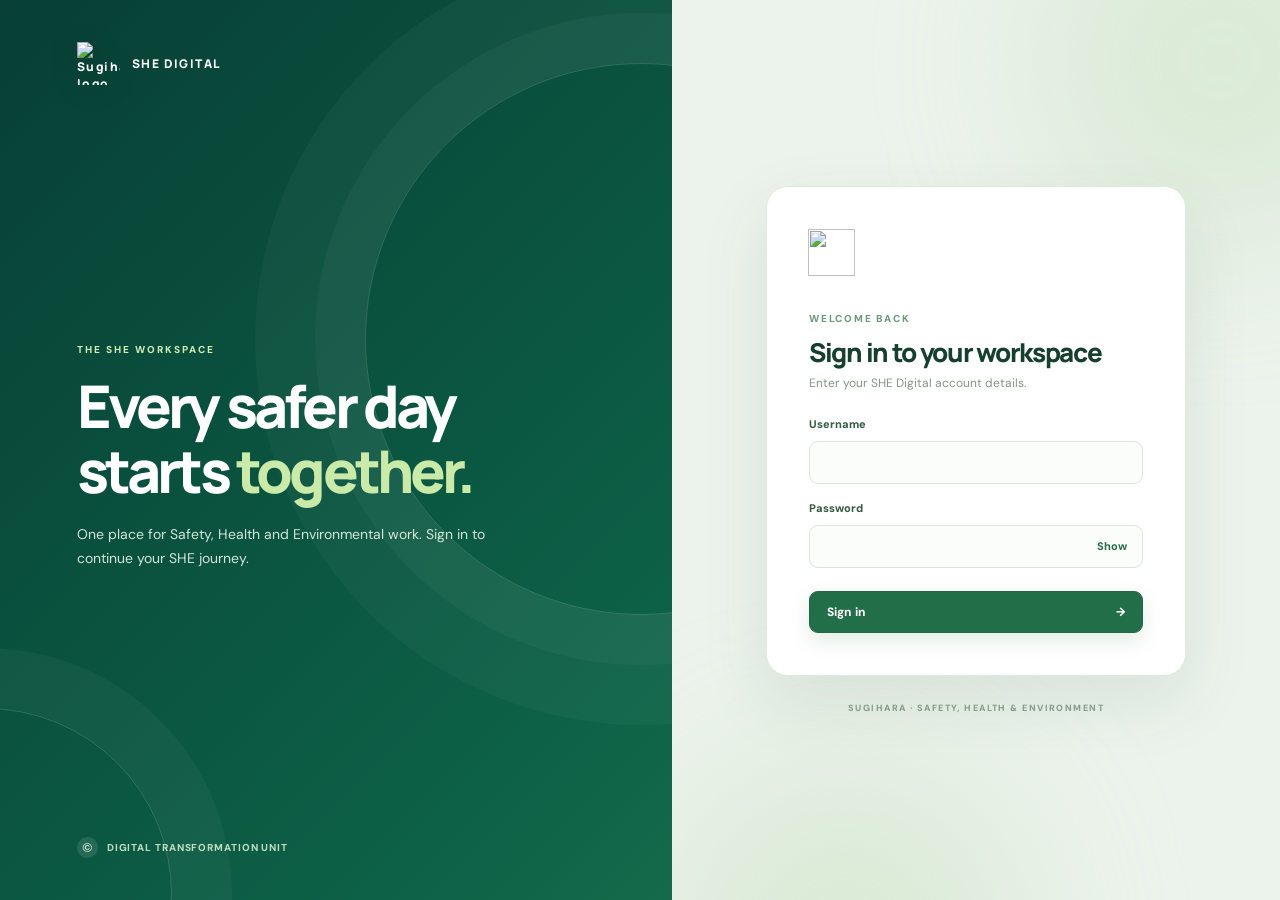
==== index.html @ fb50b1ae "Keep Green Eyes monthly bars in one row" ====
<!doctype html>
<html lang="en">
  <head>
    <meta charset="UTF-8" />
    <meta name="viewport" content="width=device-width, initial-scale=1, maximum-scale=1, user-scalable=no" />
    <meta name="theme-color" content="#0e4e3e" />
    <meta name="apple-mobile-web-app-capable" content="yes" />
    <meta name="apple-mobile-web-app-status-bar-style" content="default" />
    <meta name="apple-mobile-web-app-title" content="SHE Digital" />
    <meta name="description" content="SHE Digital — Sugihara's Safety, Health and Environmental workspace." />
    <title>SHE Digital · SHE Workspace</title>
    <link rel="icon" type="image/svg+xml" href="/favicon.svg?v=20260928-sync1" />
    <link rel="manifest" href="/manifest.webmanifest" />
    <link rel="apple-touch-icon" href="/icons/apple-touch-icon.png" />
    <link rel="stylesheet" href="/styles.css?v=20261110-committee1" />
    <link rel="stylesheet" href="/reporting.css?v=20261102-hiyari-capture2" />
    <link rel="stylesheet" href="/redtag.css?v=20261022-modules1" />
    <link rel="stylesheet" href="/statistics.css?v=20261110-green-eyes-row1" />
    <link rel="stylesheet" href="/monitoring.css?v=20261110-accident-kpi1" />
  </head>
  <body>
    <section class="login-screen" id="loginScreen" hidden>
      <div class="login-atmosphere" aria-hidden="true"><span></span><span></span><span></span></div>
      <div class="login-shell">
        <div class="login-story"><div class="login-story-mark"><img src="/brand/1.png" alt="Sugihara logo" /><span>SHE DIGITAL</span></div><div><span class="login-kicker">THE SHE WORKSPACE</span><h1>Every safer day<br />starts <em>together.</em></h1><p>One place for Safety, Health and Environmental work. Sign in to continue your SHE journey.</p></div><div class="login-story-footer unit-mark"><span class="copyright-mark" aria-hidden="true">©</span><span>DIGITAL TRANSFORMATION UNIT</span></div></div>
        <div class="login-form-side"><div class="login-card"><span class="login-card-icon"><img src="/brand/1.png" alt="" /></span><span class="eyebrow dark-eyebrow">WELCOME BACK</span><h2>Sign in to your workspace</h2><p>Enter your SHE Digital account details.</p><form id="loginForm"><label for="loginUsername">Username</label><input id="loginUsername" name="username" type="text" autocomplete="username" required /><label for="loginPassword">Password</label><input id="loginPassword" name="password" type="password" autocomplete="current-password" required /><div class="form-error" id="loginError" role="alert" hidden></div><button class="primary-button full-width" type="submit">Sign in <span aria-hidden="true">→</span></button></form><div class="setup-message" id="setupMessage" hidden>The first admin account has not been created. See the deployment guide in the README.</div></div><div class="login-form-footer">SUGIHARA · SAFETY, HEALTH & ENVIRONMENT</div></div>
      </div>
    </section>
    <div id="appShell" hidden>
      <aside class="sidebar" id="sidebar" aria-label="Main navigation">
        <div class="brand">
          <span class="brand-mark"><img src="/brand/1.png" alt="Sugihara logo" /></span>
          <span class="brand-copy"><strong>SHE Digital</strong><small>SHE workspace</small></span>
          <button class="sidebar-close" id="sidebarClose" type="button" aria-label="Close navigation">×</button>
        </div>
        <nav class="nav" id="nav"></nav>
        <div class="sidebar-bottom">
          <div class="sidebar-footer unit-mark"><span class="copyright-mark" aria-hidden="true">©</span><span>DIGITAL TRANSFORMATION UNIT</span></div>
        </div>
      </aside>

      <div class="main-column">
        <header class="topbar">
          <div class="topbar-left">
            <a class="header-app-icon" href="#/home" aria-label="SHE Digital home"><img src="/icons/icon-192.png" alt="SHE Digital" width="34" height="34"></a>
            <button class="menu-button" id="menuButton" aria-label="Open navigation" aria-expanded="false">☰</button>
            <span class="breadcrumb-root">SHE Workspace</span><span class="breadcrumb-chevron">›</span><strong id="breadcrumb">Dashboard</strong>
          </div>
          <div class="topbar-right"><span class="workspace-pill"><span class="status-dot"></span> SHE Workspace</span><details class="header-profile" id="headerProfile"><summary aria-label="Profile menu"><span class="header-avatar" id="headerAvatar" aria-hidden="true">S</span><span class="profile-label">Profile</span><span class="profile-chevron" aria-hidden="true">⌄</span></summary><div class="profile-popover"><div class="profile-identity"><strong id="headerUser">Account</strong><small id="headerProfileRole"></small></div><a href="#/account" id="headerMyProfile">My profile</a><button class="signout-button" id="signOutButton" type="button">Sign out</button></div></details></div>
        </header>
        <main id="content" tabindex="-1"></main>
      </div>
      <nav class="mobile-tabbar" id="mobileTabbar" aria-label="Mobile navigation"></nav>
    </div>
    <div class="mobile-backdrop" id="backdrop"></div>
    <div class="modal-backdrop" id="modalBackdrop" hidden><div class="modal-card" role="dialog" aria-modal="true" aria-labelledby="modalTitle"><button class="modal-close" id="modalClose" type="button" aria-label="Close dialog">×</button><div id="modalBody"></div></div></div>
    <div class="toast" id="toast" role="status" hidden></div>
    <script src="/cmms-ui.js?v=20261105-executive-workspace1"></script>
    <script src="/patrol.js?v=20261110-zero-bars1"></script>
    <script src="/statistics-ui.js?v=20261110-green-eyes-row1"></script>
    <script src="/reporting-alerts.js?v=20261023-alerts1"></script>
    <script src="/reporting-ui.js?v=20261110-green-eyes1"></script>
    <script src="/redtag-ui.js?v=20261110-overview1"></script>
    <script src="/monitoring-ui.js?v=20261110-env-registers1"></script>
    <script src="/air-leak-ui.js?v=20261110-overview1"></script>
    <script src="/module-home-ui.js?v=20261110-hiyari-overview1"></script>
    <script src="/script.js?v=20261110-env-registers1"></script>
  </body>
</html>
---- styles.css ----
@import url('https://fonts.googleapis.com/css2?family=DM+Sans:wght@400;500;600;700&family=Manrope:wght@400;500;600;700;800&display=swap');

:root{font-family:'DM Sans',Arial,sans-serif;color:#193b34;background:#f6f8f5;font-synthesis:none}*{box-sizing:border-box}body{margin:0;min-width:320px}a{color:inherit;text-decoration:none}button{font:inherit}svg{flex:none}.app-shell{min-height:100vh;display:grid;grid-template-columns:272px minmax(0,1fr)}.sidebar{position:sticky;top:0;height:100vh;display:flex;flex-direction:column;background:linear-gradient(155deg,#0c4d3e 0%,#0b4538 57%,#08392f 100%);color:#fff;padding:29px 16px 22px;overflow:auto;z-index:20}.brand{display:flex;align-items:center;gap:12px;padding:2px 12px 46px}.brand-mark{width:44px;height:44px;display:grid;place-items:center;border-radius:13px;background:#fff;box-shadow:0 6px 20px #032b2355}.brand-mark img{width:37px;height:37px;object-fit:contain}.brand-copy{display:grid;gap:2px}.brand-copy strong{font:800 17px/1.25 Manrope,sans-serif;letter-spacing:-.04em}.brand-copy small{font-size:11px;color:#a7c9bd}.nav-label{font-size:10px;font-weight:800;letter-spacing:.18em;color:#8fbaaa;padding:0 15px;margin:0 0 12px}.nav-label-spaced{margin-top:29px}.nav-link{min-height:47px;display:flex;align-items:center;gap:11px;margin:4px 0;padding:0 14px;border-radius:10px;color:#d2e2db;font-size:14px;font-weight:600;transition:background .2s,color .2s}.nav-link>svg:last-child{margin-left:auto;opacity:.7}.nav-link:hover,.nav-link.active{color:#fff;background:#ffffff24}.nav-link.active{box-shadow:inset 3px 0 #b7da76}.link-icon{display:grid;place-items:center;width:25px}.subnav{margin:5px 0 0 26px;padding:2px 0 3px 14px;border-left:1px solid #ffffff30}.subnav-link{display:flex;align-items:center;gap:10px;min-height:34px;color:#bdd7ca;font-size:12.5px;border-radius:6px;padding:0 9px;transition:background .2s}.subnav-link:hover,.subnav-link.active{background:#ffffff19;color:#fff}.subnav-dot{width:5px;height:5px;border-radius:50%;background:#8db9a0}.sidebar-bottom{margin-top:auto;padding:22px 7px 0}.sidebar-note{display:flex;align-items:flex-start;gap:10px;padding:15px 12px;background:#ffffff13;border:1px solid #ffffff1f;border-radius:13px}.note-spark{color:#d7eeaa;font-size:19px;line-height:18px}.sidebar-note strong,.sidebar-note small{display:block}.sidebar-note strong{font-size:11px}.sidebar-note small{font-size:10px;color:#bad5c8;margin-top:4px}.sidebar-footer{border-top:1px solid #ffffff20;margin-top:25px;padding:15px 8px 0;color:#7aab99;font-size:9px;font-weight:800;letter-spacing:.13em}.main-column{min-width:0}.topbar{height:76px;background:#fff;display:flex;align-items:center;justify-content:space-between;padding:0 38px;border-bottom:1px solid #e8eee9}.topbar-left,.topbar-right{display:flex;align-items:center;gap:13px}.breadcrumb-root,.breadcrumb-chevron{color:#80948d;font-size:13px}.breadcrumb-chevron{font-size:23px;font-weight:300}.topbar-left strong{font-size:13px;color:#244c40}.workspace-pill{display:flex;align-items:center;gap:8px;border:1px solid #dbe9df;background:#f6fbf7;color:#347054;padding:8px 12px;border-radius:100px;font-size:11px;font-weight:700}.status-dot,.phase-pill span,.placeholder-status span{width:7px;height:7px;display:inline-block;border-radius:50%;background:#56aa70}.topbar-divider{height:25px;width:1px;background:#e2eae4}.header-brand{display:flex;align-items:center;gap:8px;color:#6a796f;font-size:12px;font-weight:700}.header-brand img{width:28px;height:28px;object-fit:contain}.menu-button{display:none;background:none;border:0;color:#164c3a;font-size:23px;padding:5px}main{min-height:calc(100vh - 76px)}.page{max-width:1560px;margin:auto;padding:34px 38px 60px}.hero{min-height:319px;position:relative;overflow:hidden;display:flex;align-items:center;border-radius:22px;background:radial-gradient(circle at 72% 34%,#1d7855 0,#0e5843 45%,#0b4538 100%);color:#fff;box-shadow:0 17px 45px #114e3221}.hero:before{content:'';position:absolute;inset:auto -7% -72% 32%;height:410px;border-radius:50%;border:1px solid #ffffff1c;transform:rotate(-16deg)}.hero-text{position:relative;z-index:1;padding:42px 48px;max-width:720px}.eyebrow{font-size:10px;font-weight:800;letter-spacing:.18em}.hero-eyebrow{display:flex;align-items:center;gap:9px;color:#c2eeb7}.eyebrow-line{width:17px;height:2px;background:#bce68e}.hero h1{font:800 clamp(36px,3.45vw,56px)/1.13 Manrope,sans-serif;letter-spacing:-.055em;margin:16px 0 12px}.hero h1 em{font-style:normal;color:#c9eaa9}.hero p{font-size:14px;line-height:1.65;color:#d3e8dc;max-width:490px;margin:0 0 25px}.hero-action{display:inline-flex;align-items:center;gap:19px;background:#d2ecaa;color:#174f37;border-radius:9px;font-size:12px;font-weight:800;padding:13px 17px;transition:transform .2s,background .2s}.hero-action:hover{transform:translateY(-2px);background:#e4f6c8}.hero-art{position:absolute;right:0;top:0;bottom:0;width:38%;display:grid;place-items:center}.orbit{position:absolute;border:1px solid #ffffff27;border-radius:50%;width:350px;height:350px}.orbit-one{transform:translate(12px,35px)}.orbit-two{width:270px;height:270px;transform:translate(12px,35px);border-color:#ffffff3c}.hero-leaf{width:175px;height:175px;border-radius:50%;background:#d9efba;color:#1b6b48;display:grid;place-items:center;transform:rotate(-18deg);box-shadow:0 0 0 15px #ffffff18,0 0 0 37px #ffffff0c}.art-caption{position:absolute;bottom:29px;right:32px;font-size:8px;letter-spacing:.18em;font-weight:800;color:#badcc6}.intro-row{margin:45px 0 20px;display:flex;align-items:end;justify-content:space-between;gap:20px}.dark-eyebrow{color:#6b9878}.intro-row h2,.content-heading h2,.findings-preview h2{font:800 25px/1.25 Manrope,sans-serif;letter-spacing:-.045em;margin:9px 0 6px;color:#173b30}.intro-row p,.content-heading p{font-size:13px;color:#74877b;margin:0}.phase-pill,.count-pill{display:flex;align-items:center;gap:8px;border:1px solid #d9e8dc;background:#fff;border-radius:100px;padding:9px 12px;color:#528169;font-size:11px;font-weight:700;white-space:nowrap}.section-grid{display:grid;grid-template-columns:repeat(3,minmax(0,1fr));gap:16px}.section-card{min-height:221px;background:#fff;border:1px solid #e3ebe5;border-radius:16px;padding:22px;display:flex;flex-direction:column;justify-content:space-between;box-shadow:0 6px 23px #264a2d08;transition:transform .2s,box-shadow .2s,border-color .2s}.section-card:hover,.module-card:hover{transform:translateY(-3px);box-shadow:0 14px 30px #1e5c3317;border-color:#bddbc3}.section-card-top,.section-card-bottom{display:flex;align-items:center;justify-content:space-between}.section-icon{width:48px;height:48px;display:grid;place-items:center;border-radius:13px;background:#edf6e9;color:#28754d}.section-icon.safety{background:#eff5e9;color:#497a47}.section-icon.health{background:#f0f5ec;color:#608247}.section-index{font-size:10px;font-weight:800;letter-spacing:.12em;color:#a3b5a7}.section-card h3{font:800 18px Manrope,sans-serif;letter-spacing:-.03em;margin:19px 0 5px}.section-card p{font-size:12px;color:#76887d;line-height:1.55;margin:0;max-width:300px}.section-card-bottom{border-top:1px solid #eaf0ea;margin-top:22px;padding-top:15px;font-size:11px;font-weight:800;color:#25724c}.dashboard-strip{display:flex;align-items:center;gap:16px;margin-top:23px;padding:17px 21px;border-radius:14px;background:#eaf3e9;border:1px solid #dcebdc}.strip-icon{width:42px;height:42px;background:#d5e9d2;border-radius:11px;display:grid;place-items:center;color:#2f7750}.dashboard-strip strong{font-size:12px;color:#245d3d}.dashboard-strip p{margin:3px 0 0;color:#6a8370;font-size:11px}.dashboard-strip a{margin-left:auto;display:flex;align-items:center;gap:9px;white-space:nowrap;color:#216b45;font-size:11px;font-weight:800}.inner-page{padding-top:47px}.page-heading{margin-bottom:25px}.page-heading h1{font:800 clamp(34px,3.2vw,48px)/1.2 Manrope,sans-serif;letter-spacing:-.06em;color:#173c30;margin:9px 0}.page-heading p{font-size:14px;color:#75877c;margin:0;line-height:1.6}.environment-banner{min-height:225px;display:flex;align-items:center;justify-content:space-between;overflow:hidden;position:relative;border-radius:18px;padding:31px 36px;background:linear-gradient(110deg,#e6f3e8,#d4ead8);border:1px solid #d4e8d5}.environment-banner:after{content:'';position:absolute;width:340px;height:340px;right:-65px;top:-95px;border:1px solid #ffffff8a;border-radius:50%;box-shadow:0 0 0 40px #ffffff24,0 0 0 82px #ffffff1c}.banner-kicker{font-size:10px;font-weight:800;letter-spacing:.17em;color:#4a9060}.environment-banner h2{font:800 31px/1.16 Manrope,sans-serif;letter-spacing:-.05em;margin:10px 0;color:#17573c}.environment-banner p{max-width:495px;font-size:12px;line-height:1.6;color:#537765;margin:0}.banner-icon{position:relative;z-index:1;width:133px;height:133px;display:grid;place-items:center;border-radius:50%;background:#f8fff6;color:#2c7b4b;box-shadow:0 18px 40px #56865e23;margin-right:85px}.content-heading{display:flex;align-items:end;justify-content:space-between;margin:36px 0 18px}.content-heading h2{margin-bottom:0}.module-grid{display:grid;grid-template-columns:repeat(2,minmax(0,1fr));gap:14px}.module-card{display:flex;align-items:flex-start;gap:16px;min-height:140px;background:#fff;border:1px solid #e2ebe3;border-radius:14px;padding:22px;transition:transform .2s,box-shadow .2s,border-color .2s}.module-icon{width:45px;height:45px;display:grid;place-items:center;border-radius:12px;background:#edf7ec;color:#28794d}.module-copy{display:flex;flex-direction:column;gap:5px;min-width:0}.module-copy small{font-size:9px;letter-spacing:.16em;color:#7b9d7b;font-weight:800}.module-copy strong{font:800 16px Manrope,sans-serif;color:#1e4533}.module-copy span{font-size:11px;color:#768b7e;line-height:1.5}.module-arrow{margin-left:auto;color:#47945b}.quiet-note{color:#899b8d;font-size:11px;margin-top:17px}.placeholder-panel{min-height:366px;background:#fff;border:1px solid #e0eae1;border-radius:18px;display:flex;flex-direction:column;align-items:center;justify-content:center;text-align:center;padding:35px;box-shadow:0 7px 27px #214e2b08}.placeholder-graphic{width:112px;height:112px;position:relative;display:grid;place-items:center;margin-bottom:20px}.placeholder-ring{position:absolute;inset:0;border-radius:50%;background:#e9f4e7;box-shadow:0 0 0 15px #f5faf3}.placeholder-symbol{position:relative;color:#2d7d4e}.placeholder-kicker{font-size:9px;letter-spacing:.18em;font-weight:800;color:#78a77b}.placeholder-panel h2{font:800 24px Manrope,sans-serif;letter-spacing:-.04em;color:#1c4933;margin:8px 0}.placeholder-panel p{max-width:450px;color:#74877b;font-size:12px;line-height:1.6;margin:0}.placeholder-status{display:inline-flex;align-items:center;gap:7px;margin-top:21px;padding:8px 12px;border-radius:100px;background:#f1f7f1;border:1px solid #deecde;color:#5c8a66;font-size:10px;font-weight:800}.findings-preview{background:#fff;border:1px solid #e0eae1;border-radius:17px;margin-top:19px;padding:27px}.findings-preview h2{font-size:21px}.findings-preview p{color:#819184;font-size:12px;margin:0 0 18px}.topic-grid{display:grid;grid-template-columns:repeat(4,minmax(0,1fr));gap:9px}.topic-chip{min-height:48px;display:flex;align-items:center;gap:9px;border:1px solid #e4eee4;border-radius:9px;padding:10px;color:#417854;font-size:11px;font-weight:700;background:#fbfdfb}.back-link{display:inline-flex;align-items:center;gap:8px;margin-top:22px;color:#2c7850;font-size:12px;font-weight:800}.back-link svg{transform:rotate(180deg)}.mobile-backdrop{display:none}
@media(max-width:1100px){.app-shell{grid-template-columns:244px minmax(0,1fr)}.page{padding-left:25px;padding-right:25px}.topbar{padding:0 25px}.hero-art{opacity:.6;right:-8%}.hero-text{padding:38px}.section-grid{gap:10px}.section-card{padding:17px}.topic-grid{grid-template-columns:repeat(2,minmax(0,1fr))}}@media(max-width:760px){.app-shell{display:block}.sidebar{position:fixed;left:0;top:0;width:272px;transform:translateX(-100%);transition:transform .25s}.sidebar.mobile-open{transform:translateX(0)}.mobile-backdrop.visible{display:block;position:fixed;inset:0;background:#061b15a8;z-index:10}.menu-button{display:block}.topbar{height:66px;padding:0 18px}.header-brand,.topbar-divider{display:none}.workspace-pill{font-size:10px}.page{padding:20px 16px 45px}.hero{min-height:330px}.hero-text{padding:30px;max-width:100%}.hero h1{font-size:39px}.hero-art{opacity:.16;right:-35%;width:70%}.art-caption{display:none}.intro-row{margin-top:32px}.section-grid{grid-template-columns:1fr}.section-card{min-height:170px}.dashboard-strip{align-items:flex-start;flex-wrap:wrap}.dashboard-strip a{width:100%;margin-left:57px}.inner-page{padding-top:30px}.environment-banner{padding:26px;min-height:220px}.banner-icon{display:none}.module-grid{grid-template-columns:1fr}.topic-grid{grid-template-columns:1fr 1fr}}@media(max-width:460px){.breadcrumb-root,.breadcrumb-chevron{display:none}.workspace-pill{padding:7px 9px}.hero h1{font-size:34px}.hero p{font-size:12px}.hero-text{padding:25px}.intro-row{align-items:start}.phase-pill{display:none}.environment-banner h2{font-size:27px}.topic-grid{grid-template-columns:1fr}}

/* Workspace motion and fixed navigation */
[hidden]{display:none!important}
.sidebar{background:linear-gradient(145deg,#0a4939,#0e5b43,#083b31,#115e48);background-size:250% 250%;animation:sidebarGradient 17s ease infinite}
.brand-mark{background:transparent;box-shadow:none;border-radius:0;width:48px;height:48px}
.brand-mark img{width:46px;height:46px;filter:drop-shadow(0 4px 8px #001e1960)}
.sidebar-footer{color:#b4d6a1;font-size:10px;letter-spacing:.12em;line-height:1.5}
.sidebar-footer span{font-size:12px;vertical-align:top}
.topbar{position:sticky;top:0;z-index:9;box-shadow:0 8px 24px #163d2810}
.hero{background:linear-gradient(120deg,#0a4538,#166d49,#2e8b5a,#0c5441);background-size:250% 250%;animation:heroGradient 14s ease infinite}
.hero-leaf{animation:leafFloat 6s ease-in-out infinite}
.orbit-one{animation:orbitPulse 9s ease-in-out infinite}
.orbit-two{animation:orbitPulse 9s ease-in-out -2s infinite}
.page{animation:pageArrive .48s ease both}
.nav-link,.subnav-link,.nav-toggle{transition:background .2s,color .2s,transform .2s}
.nav-link:hover{transform:translateX(2px)}
.sidebar-note{transition:transform .25s,background .25s}
.sidebar-note:hover{transform:translateY(-3px);background:#ffffff1c}
.nav-parent{display:flex;align-items:center;position:relative}
.nav-parent .nav-link{flex:1;padding-right:42px}
.nav-parent .nav-link>svg:last-child{display:none}
.nav-toggle{position:absolute;right:6px;top:8px;display:grid;place-items:center;width:32px;height:32px;border:0;border-radius:8px;color:#d4e6da;background:transparent;cursor:pointer}
.nav-toggle:hover{background:#ffffff20}
.nav-toggle svg{transform:rotate(0);transition:transform .25s}
.nav-toggle.expanded svg{transform:rotate(90deg)}
.subnav.expanded{animation:subnavOpen .25s ease both;transform-origin:top}
.signout-button{border:1px solid #dce9df;border-radius:9px;background:#fff;color:#295f42;font-size:11px;font-weight:800;padding:9px 12px;cursor:pointer;white-space:nowrap}
.signout-button:hover{background:#eff7ef}
.primary-button,.secondary-button{display:inline-flex;align-items:center;justify-content:center;gap:10px;border-radius:9px;padding:12px 17px;font-size:12px;font-weight:800;cursor:pointer;transition:transform .2s,background .2s,box-shadow .2s}
.primary-button{border:1px solid #1e6946;background:#216e49;color:white;box-shadow:0 8px 20px #1c754422}
.primary-button:hover{background:#18583b;transform:translateY(-2px)}
.secondary-button{border:1px solid #d9e6dd;background:#fff;color:#3f7253}
.secondary-button:hover{background:#f3f8f2}
.primary-button:disabled,.secondary-button:disabled{opacity:.55;cursor:not-allowed;transform:none}
.full-width{width:100%;justify-content:space-between}
.form-error{padding:11px 13px;border-radius:8px;color:#9f2b2b;background:#fff0ee;border:1px solid #f2d0cc;font-size:11px;line-height:1.5}
.stacked-form{display:flex;flex-direction:column;gap:9px}
.stacked-form label,.login-card label{font-size:11px;font-weight:800;color:#345a42}
.stacked-form input,.stacked-form select,.login-card input{width:100%;height:43px;border-radius:9px;border:1px solid #d7e6da;background:#fbfdfb;padding:0 12px;color:#1f4231;font:600 12px 'DM Sans',Arial,sans-serif;outline:none;transition:border-color .2s,box-shadow .2s}
.stacked-form input:focus,.stacked-form select:focus,.login-card input:focus{border-color:#58a36b;box-shadow:0 0 0 3px #69b77b2b}
.stacked-form label:not(:first-child){margin-top:7px}
.field-hint{font-size:10px;color:#839486;margin:0}

/* Sign-in */
.login-screen{min-height:100vh;background:#ecf3ec}
.login-shell{min-height:100vh;display:grid;grid-template-columns:1.05fr .95fr;position:relative;z-index:1}
.login-story{min-height:100vh;padding:42px clamp(32px,6vw,90px);display:flex;flex-direction:column;justify-content:space-between;position:relative;overflow:hidden;color:white;background:linear-gradient(135deg,#073f35,#0d6247,#328b5b,#0a4d3d);background-size:250% 250%;animation:heroGradient 13s ease infinite}
.login-story:before,.login-story:after{content:'';position:absolute;border:1px solid #ffffff28;border-radius:50%;pointer-events:none}
.login-story:before{width:550px;height:550px;right:-245px;top:7%;box-shadow:0 0 0 50px #ffffff09,0 0 0 110px #ffffff08;animation:orbitPulse 12s ease-in-out infinite}
.login-story:after{width:370px;height:370px;left:-200px;bottom:-180px;box-shadow:0 0 0 60px #ffffff09}
.login-story-mark,.login-story-footer{position:relative;z-index:1}
.login-story-mark{display:flex;align-items:center;gap:12px;font:800 12px Manrope,sans-serif;letter-spacing:.12em}
.login-story-mark img{width:43px;height:43px;object-fit:contain;filter:drop-shadow(0 5px 12px #001d1644)}
.login-story>div:nth-child(2){position:relative;z-index:1;animation:pageArrive .7s ease both}
.login-kicker{display:inline-block;font-size:10px;letter-spacing:.2em;font-weight:800;color:#cfedb5;margin-bottom:18px}
.login-story h1{font:800 clamp(43px,4.6vw,72px)/1.1 Manrope,sans-serif;letter-spacing:-.065em;margin:0 0 20px}
.login-story h1 em{font-style:normal;color:#c9eaa8}
.login-story p{max-width:440px;font-size:14px;line-height:1.7;color:#d2e7d9}
.login-story-footer{font-size:10px;letter-spacing:.18em;font-weight:800;color:#b8dbbf}
.login-story-footer span{font-size:12px;vertical-align:top}
.login-form-side{display:flex;align-items:center;justify-content:center;flex-direction:column;gap:26px;padding:45px 25px}
.login-card{width:min(420px,100%);padding:42px;background:#fff;border:1px solid #e0eae1;box-shadow:0 25px 70px #10462a18;border-radius:22px;animation:loginCardIn .65s ease both}
.login-card-icon{display:grid;place-items:center;width:54px;height:54px;margin-bottom:29px;border-radius:15px;background:#f2f8f0}
.login-card-icon img{width:42px;height:42px;object-fit:contain}
.login-card h2{font:800 26px/1.25 Manrope,sans-serif;letter-spacing:-.05em;color:#173f30;margin:9px 0 7px}
.login-card>p{font-size:12px;color:#859487;margin:0 0 26px}
.login-card form{display:flex;flex-direction:column;gap:10px}
.login-card form label:not(:first-child){margin-top:7px}
.login-card form button{margin-top:13px}
.setup-message{margin-top:18px;padding:12px;border-radius:9px;background:#fff8e5;color:#856326;font-size:11px;line-height:1.5}
.login-form-footer{font-size:9px;letter-spacing:.16em;color:#8a9f8d;font-weight:800;text-align:center}
.login-atmosphere{position:fixed;inset:0;pointer-events:none;overflow:hidden}
.login-atmosphere span{position:absolute;width:360px;height:360px;border-radius:50%;background:#b6dcaa55;filter:blur(80px);animation:atmosphereDrift 11s ease-in-out infinite}
.login-atmosphere span:nth-child(1){right:-120px;top:-120px}
.login-atmosphere span:nth-child(2){right:20%;bottom:-220px;animation-delay:-4s}
.login-atmosphere span:nth-child(3){left:-150px;top:35%;animation-delay:-7s}

/* Account and administration */
.narrow-page{max-width:900px}
.settings-card,.users-list,.users-summary{background:#fff;border:1px solid #e1ebe3;border-radius:16px;box-shadow:0 8px 27px #174e2910}
.settings-card{padding:28px}
.account-identity{display:flex;align-items:center;gap:14px;padding-bottom:22px;border-bottom:1px solid #e9f0e9;margin-bottom:25px}
.account-avatar,.user-avatar{display:grid;place-items:center;flex:none;border-radius:13px;background:#e5f2e5;color:#317850;font:800 20px Manrope,sans-serif}
.account-avatar{width:55px;height:55px}.account-identity strong,.account-identity span{display:block}.account-identity strong{font:800 17px Manrope,sans-serif}.account-identity span{color:#84968a;font-size:11px;margin-top:3px}
.settings-card h2{font:800 20px Manrope,sans-serif;letter-spacing:-.04em;margin:0 0 5px}.settings-card>p{color:#849385;font-size:12px;margin:0 0 20px}.settings-card .stacked-form{max-width:440px}
.page-heading-actions{display:flex;align-items:end;justify-content:space-between;gap:18px}
.users-summary{display:flex;align-items:center;gap:13px;padding:17px 21px;margin-bottom:17px;background:#eef7ee}
.users-summary-icon{width:43px;height:43px;border-radius:11px;display:grid;place-items:center;color:#2c7a4e;background:#dcedd9}.users-summary strong,.users-summary span{display:block}.users-summary strong{font-size:13px}.users-summary span{font-size:11px;color:#758b78;margin-top:3px}
.users-list{overflow:hidden}.users-list-heading{display:flex;justify-content:space-between;background:#f8fbf8;border-bottom:1px solid #e7eee8;padding:15px 22px;color:#93a599;font-size:9px;letter-spacing:.13em;font-weight:800}
.user-row{display:grid;grid-template-columns:43px minmax(150px,1fr) 80px 90px auto;align-items:center;gap:14px;padding:16px 21px;border-bottom:1px solid #edf2ec}.user-row:last-child{border-bottom:0}.user-avatar{width:41px;height:41px;font-size:16px}.user-primary strong,.user-primary span{display:block}.user-primary strong{font-size:12px;color:#1f4230}.user-primary strong small{font-weight:500;color:#9aaa9d}.user-primary span{font-size:11px;color:#849486;margin-top:3px}.role-badge,.state-badge{font-size:10px;font-weight:800;color:#487859}.role-badge{padding:6px 9px;background:#eef7ee;border-radius:7px;text-align:center}.state-badge{display:flex;align-items:center;gap:5px}.state-badge i{width:6px;height:6px;border-radius:50%;background:#58aa66}.state-badge.disabled{color:#a27f73}.state-badge.disabled i{background:#b99c8f}.user-actions{display:flex;gap:7px;justify-content:flex-end}.user-actions button{border:1px solid #dfe9e0;border-radius:7px;background:#fff;color:#4a795a;font-size:10px;font-weight:800;padding:7px 9px;cursor:pointer}.user-actions button:hover{background:#edf6ed}.users-help{font-size:11px;color:#849787;line-height:1.5;margin:14px 0}.loading-panel{background:#fff;border:1px solid #e1ebe3;border-radius:12px;padding:26px;color:#7b917f;font-size:12px}
.modal-backdrop{position:fixed;inset:0;z-index:40;background:#09291fc9;display:grid;place-items:center;padding:20px;animation:fadeIn .2s ease}.modal-card{width:min(460px,100%);max-height:90vh;overflow:auto;position:relative;background:#fff;border-radius:17px;padding:30px;box-shadow:0 30px 80px #00160f60;animation:loginCardIn .28s ease}.modal-card h2{font:800 23px Manrope,sans-serif;letter-spacing:-.04em;margin:7px 0 21px}.modal-close{position:absolute;right:17px;top:13px;border:0;background:none;color:#819787;font-size:28px;cursor:pointer}.modal-actions{display:flex;justify-content:flex-end;gap:8px;margin-top:19px}.modal-description{font-size:12px;line-height:1.55;color:#7c8f80;margin:0 0 8px}.toast{position:fixed;right:25px;bottom:25px;z-index:50;padding:13px 17px;border-radius:10px;background:#174f36;color:#fff;box-shadow:0 10px 30px #123a2670;font-size:12px;font-weight:700;animation:pageArrive .25s ease}
@keyframes sidebarGradient{0%,100%{background-position:0% 45%}50%{background-position:100% 55%}}
@keyframes heroGradient{0%,100%{background-position:0% 50%}50%{background-position:100% 50%}}
@keyframes leafFloat{0%,100%{transform:translateY(0) rotate(-18deg)}50%{transform:translateY(-12px) rotate(-13deg)}}
@keyframes orbitPulse{0%,100%{opacity:.5;scale:1}50%{opacity:1;scale:1.05}}
@keyframes pageArrive{from{opacity:0;transform:translateY(12px)}to{opacity:1;transform:translateY(0)}}
@keyframes loginCardIn{from{opacity:0;transform:translateY(20px) scale(.98)}to{opacity:1;transform:translateY(0) scale(1)}}
@keyframes subnavOpen{from{opacity:0;transform:scaleY(.86)}to{opacity:1;transform:scaleY(1)}}
@keyframes atmosphereDrift{0%,100%{transform:translate(0,0)}50%{transform:translate(-35px,45px)}}
@keyframes fadeIn{from{opacity:0}to{opacity:1}}
@media(max-width:1050px){.user-row{grid-template-columns:43px minmax(120px,1fr) 72px 80px;gap:10px}.user-actions{grid-column:2/-1;justify-content:flex-start}.login-story{padding:38px}}
@media(max-width:760px){.login-shell{grid-template-columns:1fr}.login-story{min-height:275px;padding:24px;gap:20px}.login-story h1{font-size:35px}.login-story p{display:none}.login-story-footer{display:none}.login-form-side{padding:28px 16px 45px}.login-card{padding:28px}.signout-button{padding:7px 9px;font-size:10px}.workspace-pill{display:none}.page-heading-actions{align-items:flex-start;flex-direction:column}.user-row{grid-template-columns:40px 1fr 75px}.role-badge{grid-column:3}.state-badge{grid-column:2}.user-actions{grid-column:2/-1}.users-list-heading span:last-child{display:none}}
@media(max-width:430px){.user-row{gap:8px;padding:14px}.user-actions{flex-wrap:wrap}.login-story h1{font-size:30px}.login-story-mark img{width:34px;height:34px}}
@media(prefers-reduced-motion:reduce){*,*:before,*:after{animation-duration:.01ms!important;animation-iteration-count:1!important;scroll-behavior:auto!important;transition-duration:.01ms!important}}
.unit-mark{display:flex;align-items:center;gap:9px;white-space:nowrap;font-size:10px;font-weight:800;letter-spacing:.09em;line-height:1}
.sidebar-footer.unit-mark{padding:17px 5px 0;color:#a3c4af}
.login-story-footer.unit-mark{color:#bfddc3}
.unit-mark .copyright-mark{width:21px;height:21px;flex:none;display:grid;place-items:center;border-radius:50%;background:#ffffff1c;color:#d6e9d6;font:700 13px/1 Arial,sans-serif;letter-spacing:0}
.sidebar-footer.unit-mark span:last-child,.login-story-footer.unit-mark span:last-child{font-size:10px;vertical-align:baseline}
.login-card-icon{background:transparent;border-radius:0;width:48px;height:48px;margin-left:-2px}
.login-card-icon img{width:47px;height:47px}
.form-error.success{color:#296a42;background:#eef8ed;border-color:#d2e8d3}

/* SHE work orders */
.cmms-refresh{margin:0 0 16px 12px}
.cmms-page .page-heading{margin-bottom:25px}.cmms-actions{display:flex;align-items:center;gap:10px;flex-wrap:wrap}.cmms-plant{display:flex;align-items:center;gap:8px;color:#557864;font-size:11px;font-weight:800}.cmms-plant select,.cmms-toolbar select,.cmms-toolbar input,.cmms-form input,.cmms-form select,.cmms-form textarea,.cmms-inline-form input,.cmms-inline-form textarea,.cmms-verify textarea{border:1px solid #d7e6da;border-radius:9px;background:#fff;color:#244839;padding:11px;font:600 12px 'DM Sans',Arial,sans-serif;min-width:0}.cmms-form textarea,.cmms-inline-form textarea,.cmms-verify textarea{resize:vertical;width:100%}.cmms-metrics{display:grid;grid-template-columns:repeat(3,1fr);gap:13px;margin-bottom:18px}.cmms-metrics>div{background:#fff;border:1px solid #e1ebe3;border-radius:14px;padding:20px}.cmms-metrics strong,.cmms-metrics span{display:block}.cmms-metrics strong{font:800 28px Manrope,sans-serif;color:#1d6849}.cmms-metrics span{font-size:11px;color:#72907b}.cmms-toolbar{display:flex;gap:10px;margin-bottom:16px}.cmms-toolbar input{flex:1}.cmms-list{display:grid;grid-template-columns:repeat(2,minmax(0,1fr));gap:13px}.cmms-order,.cmms-detail-card,.cmms-form-card{background:#fff;border:1px solid #e1ebe3;border-radius:15px;padding:21px;box-shadow:0 7px 27px #214e2b08}.cmms-order:hover{border-color:#9ecdaa;box-shadow:0 12px 28px #214e2b16}.cmms-order-top{display:flex;align-items:center;justify-content:space-between;gap:12px}.cmms-order-top strong{color:#20573d;font-size:11px}.cmms-status{border-radius:100px;background:#edf4ef;color:#47785b;padding:6px 10px;font-size:10px;font-weight:800;white-space:nowrap}.cmms-status-resolved{background:#fff2d9;color:#99651d}.cmms-status-closed{background:#e3f5e9;color:#267348}.cmms-status-returned{background:#fce9e6;color:#9e5548}.cmms-order h3{font:800 16px Manrope,sans-serif;margin:14px 0 6px}.cmms-order p{font-size:11px;color:#74877b;line-height:1.5;margin:0 0 17px;display:-webkit-box;-webkit-line-clamp:2;-webkit-box-orient:vertical;overflow:hidden}.cmms-order-meta{display:flex;flex-wrap:wrap;gap:12px;color:#84968a;font-size:10px}.cmms-empty{border:1px dashed #cddfd0;border-radius:14px;padding:35px;background:#fff;color:#63816d;text-align:center;font-size:12px}.cmms-back{display:inline-block;margin-bottom:16px;font-size:12px;color:#27734b;font-weight:800}.cmms-detail-card{margin-bottom:15px}.cmms-detail-card h2{font:800 22px Manrope,sans-serif;margin:14px 0 8px}.cmms-detail-card h3{font:800 17px Manrope,sans-serif;margin:0 0 12px}.cmms-detail-card p{font-size:12px;color:#617a68;line-height:1.6}.cmms-facts{display:grid;grid-template-columns:repeat(4,1fr);gap:17px;border-top:1px solid #edf1ed;margin-top:20px;padding-top:20px}.cmms-facts span{font-size:12px;color:#29513b}.cmms-facts b{display:block;font-size:10px;color:#8ca191;margin-bottom:4px}.cmms-detail-grid{display:grid;grid-template-columns:1fr 1fr;gap:15px}.cmms-photos{display:flex;gap:10px;flex-wrap:wrap;margin:15px 0}.cmms-photos a{width:110px;font-size:10px;color:#668477}.cmms-photos img{display:block;width:110px;height:85px;object-fit:cover;border-radius:8px}.cmms-photos span{display:block;margin-top:4px}.cmms-activity{max-height:330px;overflow:auto}.cmms-activity>div{border-left:2px solid #d6e8d8;padding:0 0 12px 13px;margin-bottom:12px}.cmms-activity strong{font-size:11px;color:#2c6241;text-transform:capitalize}.cmms-activity small{float:right;color:#97aa9a;font-size:10px}.cmms-activity p{margin:5px 0 0}.cmms-inline-form{display:flex;flex-direction:column;align-items:flex-start;gap:9px;border-top:1px solid #edf1ed;padding-top:15px}.cmms-inline-form label{width:100%;font-size:11px;font-weight:800;color:#47745a}.cmms-inline-form input{display:block;width:100%;margin-top:6px}.cmms-verify textarea{margin:8px 0 14px}.cmms-form{display:grid;grid-template-columns:1fr 1fr;gap:17px}.cmms-form label{font-size:11px;font-weight:800;color:#3e6b50}.cmms-form input,.cmms-form select,.cmms-form textarea{display:block;width:100%;margin-top:7px}.cmms-full{grid-column:1/-1}.cmms-form-actions{display:flex;justify-content:flex-end}
@media(max-width:760px){.cmms-list,.cmms-detail-grid,.cmms-form{grid-template-columns:1fr}.cmms-facts{grid-template-columns:1fr 1fr}.cmms-metrics{gap:7px}.cmms-metrics>div{padding:13px}.cmms-metrics strong{font-size:23px}.cmms-toolbar{flex-direction:column}.cmms-page .page-heading-actions{align-items:stretch}.cmms-page .cmms-actions{justify-content:flex-start}}

/* Fixed sidebar frame: brand and footer stay put while the menu scrolls. */
.sidebar{height:100dvh;max-height:100dvh;min-height:0;overflow:hidden;isolation:isolate;padding:24px 16px 16px;background:linear-gradient(135deg,#073b2c 0%,#0d6a46 28%,#155a3d 55%,#0b5c3d 77%,#073e2f 100%);background-size:380% 380%;animation:sidebarRush 5.5s ease-in-out infinite}
.sidebar::before{content:'';position:absolute;z-index:0;width:400px;height:400px;right:-240px;bottom:8%;border:1px solid #97e89556;border-radius:50%;box-shadow:0 0 0 62px #75d77816,0 0 0 132px #85d78210,0 0 95px #5bc46d3b;-webkit-mask-image:linear-gradient(to bottom,#000 0%,#000 calc(100% - 220px),transparent calc(100% - 150px));mask-image:linear-gradient(to bottom,#000 0%,#000 calc(100% - 220px),transparent calc(100% - 150px));animation:sidebarOrbit 8s ease-in-out infinite;pointer-events:none}
.sidebar::after{content:'';position:absolute;z-index:0;inset:-25% -110%;background:linear-gradient(110deg,transparent 43%,#e1ffe019 50%,transparent 57%);transform:translateX(-55%) rotate(-11deg);animation:sidebarSweep 4.8s ease-in-out infinite;pointer-events:none}
.sidebar>.brand,.sidebar>.nav,.sidebar>.sidebar-bottom{position:relative;z-index:1}
.sidebar .brand{flex:none;padding:7px 12px 22px}
.sidebar .brand-mark img{animation:sidebarLogo 3.4s ease-in-out infinite}
.sidebar .nav{flex:1;min-height:0;overflow-y:auto;overflow-x:hidden;padding:13px 4px 18px 0;scrollbar-width:thin;scrollbar-color:#86cf8273 transparent;overscroll-behavior:contain}
.sidebar .nav::-webkit-scrollbar{width:5px}
.sidebar .nav::-webkit-scrollbar-thumb{background:#86cf8273;border-radius:20px}
.sidebar .nav::-webkit-scrollbar-track{background:transparent}
.sidebar .nav-link:hover,.sidebar .subnav-link:hover{background:#d5ffdc25;box-shadow:0 0 20px #a2fbc62a}
.sidebar .nav-link.active{animation:sidebarActive 2.7s ease-in-out infinite}
.sidebar .sidebar-bottom{flex:none;margin-top:0;padding:13px 7px 0;background:transparent;box-shadow:none}
.sidebar .sidebar-note{padding:12px 11px;animation:sidebarNote 3.8s ease-in-out infinite}
.sidebar .sidebar-footer{margin-top:13px}
@keyframes sidebarRush{0%,100%{background-position:0% 45%}33%{background-position:100% 55%}67%{background-position:42% 100%}}
@keyframes sidebarOrbit{0%,100%{transform:translate(0,0) scale(.92);opacity:.65}50%{transform:translate(-58px,-36px) scale(1.12);opacity:1}}
@keyframes sidebarSweep{0%,12%{transform:translateX(-55%) rotate(-11deg);opacity:0}32%{opacity:1}62%,100%{transform:translateX(55%) rotate(-11deg);opacity:0}}
@keyframes sidebarLogo{0%,100%{transform:scale(1);filter:drop-shadow(0 3px 8px #001e1955)}50%{transform:scale(1.09);filter:drop-shadow(0 0 16px #b9f8a9b0)}}

/* Daily Safety Patrol Checklist */
.patrol-page{max-width:1180px}.patrol-page .page-heading{max-width:100%;gap:20px}.patrol-page .page-heading p{max-width:900px}.patrol-card{background:#fff;border:1px solid #e0eae1;border-radius:18px;padding:30px;box-shadow:0 7px 27px #214e2b08}.patrol-card h2{font:800 20px Manrope,sans-serif;margin:0 0 18px}.patrol-section{border:0;padding:0;margin:0 0 34px;min-width:0}.patrol-section legend{font:800 17px Manrope,sans-serif;color:#17573c;padding:0;margin:0 0 17px}.required{color:#c13b39}.patrol-inspector-options{display:flex;align-items:center;flex-wrap:wrap;gap:12px 25px}.patrol-inspector-options label{display:flex;align-items:center;gap:8px;font-size:13px;color:#345b44}.patrol-inspector-options input[type=text]{height:40px;min-width:230px;padding:0 12px;border:1px solid #d7e6da;border-radius:9px;font:inherit}.patrol-inspector-options input:disabled{opacity:.5}.patrol-grid{border:1px solid #e3ece3;border-radius:11px;overflow:hidden}.patrol-grid-header,.patrol-grid-row{display:grid;grid-template-columns:minmax(220px,1fr) repeat(3,minmax(72px,110px));align-items:center}.patrol-grid-header{background:#eaf3e9;color:#36644a;font-size:11px;font-weight:800}.patrol-grid-header span{padding:12px}.patrol-grid-header span:not(:first-child),.patrol-result{text-align:center}.patrol-grid-row{min-height:62px;font-size:12px;color:#345347}.patrol-grid-row:nth-child(odd){background:#f7faf7}.patrol-grid-row+.patrol-grid-row{border-top:1px solid #e8eee8}.patrol-item{padding:13px 12px;line-height:1.5}.patrol-choice{display:grid;place-items:center;min-height:55px;cursor:pointer}.patrol-choice input{width:18px;height:18px;accent-color:#25734d;cursor:pointer}.patrol-result{color:#a9b7aa}.patrol-result.selected{font-weight:800;color:#247347;font-size:19px}.patrol-stars{display:flex;gap:12px}.patrol-stars label{cursor:pointer;display:flex;align-items:center}.patrol-stars input{position:absolute;opacity:0}.patrol-stars label span[aria-hidden]{font-size:35px;color:#99a99c;line-height:1}.patrol-stars input:checked+span,.patrol-stars label:has(~ label input:checked) span[aria-hidden]{color:#d79f29}.patrol-stars input:focus-visible+span{outline:2px solid #2a7a50;outline-offset:4px}.patrol-stars label:has(input:checked) span[aria-hidden]{color:#d79f29}.sr-only{position:absolute;width:1px;height:1px;overflow:hidden;clip:rect(0,0,0,0)}.patrol-field{display:grid;grid-template-columns:minmax(0,1fr);gap:10px;margin:0 0 27px}.patrol-field>label,.patrol-field>strong{font-size:13px;font-weight:800;color:#17573c}.patrol-field textarea{width:100%;border:1px solid #d7e6da;border-radius:9px;padding:12px;font:inherit;resize:vertical}.patrol-field input[type=file]{font:inherit;font-size:12px;max-width:100%;min-width:0}.patrol-field small{color:#798e7f;font-size:11px}.patrol-field p{margin:0;color:#345347;white-space:pre-wrap;font-size:13px}.patrol-actions{display:flex;justify-content:flex-end;gap:10px;margin-top:25px}.patrol-list{display:grid}.patrol-list-row{display:flex;justify-content:space-between;align-items:center;gap:15px;padding:16px 4px;border-top:1px solid #e9f0ea}.patrol-list-row:hover{color:#247347}.patrol-list-row span:first-child{display:grid;gap:5px}.patrol-list-row strong{font-size:13px}.patrol-list-row small,.patrol-empty{font-size:11px;color:#829486}.patrol-list-row span:last-child{display:flex;align-items:center;gap:4px;color:#b98525;white-space:nowrap}.patrol-summary{display:flex;gap:45px;border-bottom:1px solid #e3ece3;padding-bottom:20px;margin-bottom:28px}.patrol-summary div{display:grid;gap:7px}.patrol-summary small{font-size:10px;letter-spacing:.1em;color:#7e9582}.patrol-summary strong{font-size:17px;color:#275e42}.patrol-attachments{display:grid;gap:8px}.patrol-attachments a{color:#23704b;font-size:12px;text-decoration:underline}.patrol-attachments span{font-size:12px;color:#849387}.patrol-field label.secondary-button{justify-self:start}.patrol-field #patrolMoreFiles{max-width:100%}
@media(max-width:760px){.patrol-card{padding:18px}.patrol-grid-header,.patrol-grid-row{grid-template-columns:minmax(150px,1fr) repeat(3,56px)}.patrol-grid-header span{padding:9px 3px}.patrol-grid-row{font-size:11px}.patrol-item{padding:10px}.patrol-summary{gap:20px}.patrol-page .page-heading-actions{align-items:flex-start}}
@media(max-width:460px){.patrol-grid-header,.patrol-grid-row{grid-template-columns:minmax(120px,1fr) repeat(3,45px)}.patrol-grid-header{font-size:9px}.patrol-grid-row{font-size:10px}.patrol-item{padding:8px}.patrol-list-row{align-items:flex-start;flex-direction:column}}

.patrol-period-bar{display:flex;align-items:center;justify-content:space-between;gap:14px;flex-wrap:wrap;margin:0 0 18px}.patrol-period-modes{display:flex;background:#eaf3e9;border:1px solid #d8e8da;border-radius:10px;padding:4px}.patrol-period-modes button,.patrol-period-nav button{border:0;background:transparent;color:#426e50;font:800 12px 'DM Sans',Arial,sans-serif;cursor:pointer}.patrol-period-modes button{padding:10px 18px;border-radius:7px}.patrol-period-modes button.active{background:#fff;color:#1e6841;box-shadow:0 2px 7px #1a593019}.patrol-period-nav{display:flex;align-items:center;gap:10px}.patrol-period-nav strong{min-width:175px;text-align:center;font-size:14px;color:#24583d}.patrol-period-nav button{width:38px;height:38px;border:1px solid #dce9dc;border-radius:9px;background:#fff;font-size:22px;line-height:1}.patrol-period-nav button:disabled{opacity:.35;cursor:not-allowed}.patrol-metrics{display:grid;grid-template-columns:repeat(4,minmax(0,1fr));gap:12px;margin-bottom:16px}.patrol-metrics>div{display:grid;gap:6px;background:#fff;border:1px solid #e0eae1;border-radius:14px;padding:19px;box-shadow:0 6px 20px #214e2b08}.patrol-metrics small{font-size:9px;letter-spacing:.11em;font-weight:800;color:#6f9679}.patrol-metrics strong{font:800 29px Manrope,sans-serif;color:#17573c;line-height:1.1}.patrol-metrics span{font-size:11px;color:#778d7c}.patrol-overview-grid{display:grid;grid-template-columns:1.15fr 1fr;gap:16px;margin-bottom:16px}.patrol-overview-grid .patrol-card{padding:23px}.patrol-trend,.patrol-section-bars{display:grid;gap:11px}.patrol-trend-row,.patrol-section-bars>div{display:grid;grid-template-columns:65px minmax(0,1fr) 25px 74px;align-items:center;gap:10px;font-size:11px;color:#5c765f}.patrol-trend-row strong,.patrol-section-bars strong{color:#235c3d;text-align:right}.patrol-trend-row small{font-size:10px;color:#ad622b;white-space:nowrap}.patrol-trend-track{height:10px;border-radius:100px;background:#edf3ed;overflow:hidden}.patrol-trend-track i{display:block;height:100%;border-radius:100px;background:linear-gradient(90deg,#5eaf76,#24734b)}.patrol-section-bars>div{grid-template-columns:175px minmax(0,1fr) 25px}.patrol-section-bars .patrol-trend-track i{background:linear-gradient(90deg,#edbd6e,#c3753b)}.patrol-chart-note{font-size:10px;color:#899a8b;margin:16px 0 0;line-height:1.5}.patrol-history-heading{display:flex;align-items:end;justify-content:space-between;gap:16px;flex-wrap:wrap}.patrol-history-heading h2{margin:6px 0 0}.patrol-history-filters{display:flex;align-items:center;gap:12px;flex-wrap:wrap}.patrol-history-filters input[type=search]{height:40px;min-width:200px;border:1px solid #d7e6da;border-radius:9px;padding:0 12px;font:inherit;font-size:12px}.patrol-history-filters label{display:flex;align-items:center;gap:6px;white-space:nowrap;font-size:11px;color:#4c7157}.patrol-history-filters input[type=checkbox]{width:17px;height:17px;accent-color:#2a794d}.patrol-history-count{font-size:10px;color:#829486;margin:13px 0 6px}.patrol-list-meta{display:flex;align-items:center;gap:9px!important}.patrol-finding-pill,.patrol-clear-pill{font-size:10px;border-radius:100px;padding:6px 9px;background:#fff0e4;color:#9e5724;white-space:nowrap}.patrol-clear-pill{background:#eaf5ec;color:#2c7b4b}
@media(max-width:900px){.patrol-metrics{grid-template-columns:repeat(2,minmax(0,1fr))}.patrol-overview-grid{grid-template-columns:1fr}}
@media(max-width:760px){.patrol-page{padding-bottom:calc(65px + env(safe-area-inset-bottom))}.patrol-page .page-heading-actions>.primary-button{width:100%;min-height:48px}.patrol-period-bar{align-items:stretch;flex-direction:column}.patrol-period-modes button{flex:1}.patrol-period-nav{justify-content:space-between}.patrol-history-filters,.patrol-history-filters input[type=search]{width:100%}.patrol-history-filters input[type=search],.patrol-inspector-options input[type=text],.patrol-field textarea{font-size:16px}.patrol-actions{position:sticky;bottom:0;background:#fff;border-top:1px solid #e0eae1;padding:12px 0 calc(12px + env(safe-area-inset-bottom));z-index:2}.patrol-actions>*{min-height:48px}.patrol-list-row{min-height:60px}.patrol-choice{min-height:48px}.patrol-inspector-options label{min-height:44px}.patrol-page .patrol-card{padding:18px}}
@media(max-width:460px){.patrol-metrics{gap:8px}.patrol-metrics>div{padding:13px}.patrol-metrics strong{font-size:24px}.patrol-trend-row{grid-template-columns:42px minmax(0,1fr) 20px 62px;gap:5px}.patrol-section-bars>div{grid-template-columns:125px minmax(0,1fr) 20px;gap:5px;font-size:10px}.patrol-list-meta{flex-wrap:wrap}.patrol-period-nav strong{min-width:0;font-size:12px}}
.password-field{position:relative;width:100%}.password-field input{padding-right:64px!important}.password-toggle{position:absolute;right:5px;top:50%;transform:translateY(-50%);border:0;background:transparent;color:#276d49;font-size:11px;font-weight:800;cursor:pointer;min-width:52px;min-height:36px}.password-toggle:focus-visible{outline:2px solid #27784c;border-radius:5px}@media(max-width:760px){.login-card input,.stacked-form input,.stacked-form select{font-size:16px}.password-toggle{font-size:12px;min-height:44px}}
.password-field .password-toggle{top:0;bottom:0;right:5px;transform:none;margin:0;min-height:0;height:auto;display:flex;align-items:center;justify-content:center;padding:0 8px;line-height:1}
.patrol-trend-track{display:block;width:100%;border:0;appearance:none}.patrol-trend-track::-webkit-progress-bar{background:#edf3ed;border-radius:100px}.patrol-trend-track::-webkit-progress-value{background:linear-gradient(90deg,#5eaf76,#24734b);border-radius:100px}.patrol-trend-track::-moz-progress-bar{background:#24734b;border-radius:100px}.patrol-section-bars .patrol-trend-track::-webkit-progress-value{background:linear-gradient(90deg,#edbd6e,#c3753b)}.patrol-section-bars .patrol-trend-track::-moz-progress-bar{background:#c3753b}.patrol-draft-note{font-size:11px;color:#6c8b73;line-height:1.5;margin:0 0 15px}
.install-card{margin-top:18px}.install-card .primary-button{margin-bottom:18px}.install-instructions{display:grid;gap:4px;font-size:12px;line-height:1.5;color:#6a826f}.install-instructions strong{color:#275a3e;margin-top:8px}.install-instructions span{margin-bottom:4px}
@media(min-width:360px) and (max-width:460px){.patrol-grid-header,.patrol-grid-row{grid-template-columns:minmax(130px,1fr) repeat(3,48px)}.patrol-grid-row{font-size:12px}.patrol-grid-header{font-size:10px}}
.workspace-overview-grid{display:grid;grid-template-columns:repeat(3,minmax(0,1fr));gap:14px}.workspace-overview-tile{display:flex;flex-direction:column;align-items:flex-start;min-height:180px;padding:21px;background:#fff;border:1px solid #e1ebe3;border-radius:14px;box-shadow:0 6px 23px #264a2d08;transition:transform .2s,border-color .2s}.workspace-overview-tile:hover{transform:translateY(-3px);border-color:#bddbc3}.workspace-overview-icon{display:grid;place-items:center;width:38px;height:38px;border-radius:10px;background:#edf6e9;color:#28754d;margin-bottom:13px}.workspace-overview-tile strong{font:800 16px Manrope,sans-serif;color:#1e4533}.workspace-overview-tile p{font-size:12px;color:#738579;line-height:1.5;margin:7px 0 15px}.workspace-overview-tile>span:last-child{display:flex;align-items:center;gap:8px;color:#25724c;font-size:11px;font-weight:800;margin-top:auto}.category-banner{min-height:225px;display:flex;align-items:center;justify-content:space-between;gap:20px;overflow:hidden;border:1px solid #d4e8d5;border-radius:18px;padding:31px 36px;background:linear-gradient(110deg,#e6f3e8,#d4ead8)}.category-banner h2{font:800 31px/1.16 Manrope,sans-serif;letter-spacing:-.05em;margin:10px 0;color:#17573c}.category-banner p{max-width:525px;font-size:13px;line-height:1.6;color:#537765;margin:0}.category-banner-icon{width:132px;height:132px;flex:none;display:grid;place-items:center;border-radius:50%;background:#f8fff6;color:#2c7b4b;box-shadow:0 18px 40px #56865e23}.health-banner{background:linear-gradient(110deg,#edf3ed,#ddebdc)}.health-banner .category-banner-icon{color:#618264}.category-empty{padding:30px;border:1px dashed #cddfd0;border-radius:14px;background:#fff;color:#63816d;font-size:13px}.category-back{display:inline-flex;align-items:center;gap:8px;color:#2c7850;font-size:12px;font-weight:800;margin:0 0 17px}.category-back svg{transform:rotate(180deg)}
@media(max-width:900px){.workspace-overview-grid{grid-template-columns:1fr}.workspace-overview-tile{min-height:135px}}@media(max-width:760px){.category-banner{min-height:205px;padding:25px}.category-banner-icon{display:none}.category-banner h2{font-size:27px}.category-page .module-card{min-height:115px}}
@keyframes sidebarActive{0%,100%{box-shadow:inset 3px 0 #b7da76,0 0 0 #91edb000}50%{box-shadow:inset 3px 0 #d1f29a,0 0 24px #a7f3c64d}}
@keyframes sidebarNote{0%,100%{border-color:#ffffff1f;box-shadow:0 0 0 #97eab600}50%{border-color:#b5f5d06b;box-shadow:0 0 20px #97eab629}}

/* Phone navigation for the SHE PWA */
.mobile-tabbar,.sidebar-close{display:none}
@media(max-width:760px){
  .menu-button{display:none}
  .sidebar{z-index:38}
  .sidebar-close{display:grid;place-items:center;width:40px;height:40px;margin-left:auto;border:1px solid #ffffff4d;border-radius:10px;background:#ffffff19;color:#fff;font-size:26px;line-height:1;cursor:pointer}
  .mobile-backdrop.visible{z-index:35}
  .mobile-sidebar-open{overflow:hidden}
  .main-column{padding-bottom:calc(94px + env(safe-area-inset-bottom))}
  .mobile-tabbar{position:fixed;z-index:32;left:10px;right:10px;bottom:max(8px,env(safe-area-inset-bottom));width:min(520px,calc(100% - 20px));height:70px;margin:0 auto;display:grid;grid-template-columns:repeat(5,minmax(0,1fr));gap:2px;padding:5px;border:1px solid #b7e5c350;border-radius:19px;background:linear-gradient(115deg,#0b4939 0%,#17664e 58%,#073b32 100%);box-shadow:0 12px 26px #092d26a3;color:#e8f5e9}
  .mobile-tab{display:flex;flex-direction:column;align-items:center;justify-content:center;gap:3px;min-width:0;min-height:58px;border:0;border-radius:13px;background:transparent;color:#c6dfcf;font:800 10px 'DM Sans',Arial,sans-serif;letter-spacing:.01em;cursor:pointer;-webkit-tap-highlight-color:transparent}
  .mobile-tab svg{width:20px;height:20px}.mobile-tab span{white-space:nowrap}.mobile-tab:hover,.mobile-tab:focus-visible{background:#ffffff1b;color:#fff}.mobile-tab.active{background:#d6f0c827;color:#e0f5b8;box-shadow:inset 0 2px #bce6a0}
  .patrol-actions{position:static;padding-bottom:12px}.toast{left:15px;right:15px;bottom:calc(94px + env(safe-area-inset-bottom));text-align:center}
}
.patrol-checklist-bar { display:flex; align-items:end; flex-wrap:wrap; gap:12px; margin:0 0 24px; padding:18px; background:#edf6ef; border-radius:12px; }
.patrol-checklist-bar label { display:grid; gap:8px; flex:1; min-width:220px; font-weight:600; }
.patrol-page select, .patrol-page input[type="date"], .builder-question input[type="text"], #checklistTitle, .builder-question input:not([type]) { width:100%; padding:12px; border:1px solid #cbd8ce; border-radius:8px; background:#fff; color:#183c25; font:inherit; }
.patrol-period-bar { flex-wrap:wrap; gap:12px; }
#patrolDate { width:auto; }
#patrolSyncStatus { font-size:12px; color:#5c7062; }
.patrol-photo-gallery { display:grid; grid-template-columns:repeat(auto-fill,minmax(150px,1fr)); gap:14px; margin:14px 0; }
.patrol-photo-gallery:has(> :only-child) { grid-template-columns:minmax(0,360px); }
.patrol-photo { display:flex; flex-direction:column; border:1px solid #d6e4d9; border-radius:10px; overflow:hidden; color:#215b35; text-decoration:none; background:#f4f8f5; }
.patrol-photo img { width:100%; height:180px; object-fit:cover; background:#e5eee7; }
.patrol-photo span { padding:10px; font-size:12px; overflow-wrap:anywhere; }
.patrol-file-icon { min-height:80px; display:grid; place-items:center; }
.patrol-report-day { margin-top:24px; border-top:1px solid #e0e9e2; padding-top:18px; }
.patrol-report-day h3 { margin:0; font-size:18px; }
.patrol-report-day > p { color:#65756a; font-size:13px; }
.patrol-report-record { padding:16px; margin:14px 0; border:1px solid #dce7df; border-radius:12px; }
.patrol-report-record > div:first-child { display:flex; flex-direction:column; gap:6px; }
.patrol-report-record a { color:#1c6334; }
.patrol-report-record > div > span { font-size:13px; color:#65756a; }
.patrol-answer { white-space:pre-wrap; overflow-wrap:anywhere; }
.builder-question { padding:20px; margin:20px 0; border:1px solid #d6e4d9; border-radius:12px; background:#fafcfb; }
.builder-question-heading, .builder-question-settings { display:flex; justify-content:space-between; align-items:center; flex-wrap:wrap; gap:12px; margin-bottom:16px; }
.builder-question-heading button { padding:6px 10px; margin-left:5px; border:1px solid #cbd8ce; border-radius:6px; background:white; cursor:pointer; }
.builder-question-settings label:first-child { display:grid; gap:8px; flex:1; min-width:180px; }
@media (max-width:600px) { .patrol-photo-gallery { grid-template-columns:repeat(2,minmax(0,1fr)); } .patrol-photo img { height:145px; } .patrol-report-record { padding:12px; } }
.patrol-item-remark { margin-top:12px; padding:12px; border-left:3px solid #d6e4d9; background:#f7faf8; }
.patrol-item-remark label { display:block; font-size:12px; margin-bottom:8px; color:#345b44; }
.patrol-item-remark textarea { width:100%; min-height:70px; padding:10px; border:1px solid #cbd8ce; border-radius:8px; font:inherit; resize:vertical; }
.patrol-item-remark p { margin:8px 0 0; }
.patrol-grid-row > .patrol-item-remark { grid-column:1 / -1; margin:0 12px 12px; }
@media(max-width:760px) { .patrol-item-remark textarea { font-size:16px; } }
.patrol-answer-buttons { display:flex; flex-wrap:wrap; gap:10px; margin:10px 0; }
.patrol-answer-button { position:relative; display:block; flex:1 1 90px; cursor:pointer; }
.patrol-answer-button input { position:absolute; width:1px; height:1px; margin:0; opacity:0; }
.patrol-answer-button span { display:flex; align-items:center; justify-content:center; min-height:48px; padding:12px; border:2px solid #d6e4d9; border-radius:10px; background:#fff; color:#345b44; text-align:center; font-weight:700; overflow-wrap:anywhere; }
.patrol-answer-button input:checked + span { border-color:#216e49; background:#e6f3eb; color:#17573c; box-shadow:inset 0 0 0 1px #216e49; }
.patrol-answer-button input:checked + span[data-answer-status="not_ok"] { border-color:#ba3c36; background:#fff0ee; color:#942c28; box-shadow:inset 0 0 0 1px #ba3c36; }
.patrol-answer-button input:checked + span[data-answer-status="na"] { border-color:#677873; background:#edf1ef; color:#3f514b; box-shadow:inset 0 0 0 1px #677873; }
.patrol-answer-button input:focus-visible + span { outline:3px solid #a4c4f8; outline-offset:3px; }
.patrol-clear-answer { border:0; padding:6px 0; background:transparent; color:#466959; text-decoration:underline; cursor:pointer; font-size:12px; }
.patrol-status { display:inline-flex; padding:7px 12px; border-radius:100px; background:#fff2dc; color:#8a5c18; font-size:12px; font-weight:700; margin:8px 0; }
.patrol-status-action_taken { background:#e9f1ff; color:#325b91; }
.patrol-status-resolved { background:#e6f3eb; color:#216e49; }
.patrol-followup { margin-top:22px; }
.patrol-followup-heading { display:flex; align-items:center; justify-content:space-between; gap:12px; flex-wrap:wrap; }
.patrol-followup-heading h2 { margin:0; }
.patrol-followup-heading small { color:#6f8379; }
.patrol-reply { padding:18px; border:1px solid #dce7df; border-radius:12px; margin:16px 0; background:#fafcfb; }
.patrol-reply-own { border-left:4px solid #216e49; }
.patrol-reply-heading { display:flex; flex-direction:column; gap:5px; }
.patrol-reply-heading small,.patrol-reply-status { color:#627a6d; font-size:12px; }
.patrol-reply-form { padding-top:20px; border-top:1px solid #dce7df; margin-top:20px; }
.patrol-reply-form textarea { font-size:16px; }
.patrol-reply-form input[type="file"] { max-width:100%; font:inherit; color:#627a6d; }
.patrol-reply-form input[type="file"]::file-selector-button { min-height:44px; padding:10px 16px; border:1px solid #cbd8ce; border-radius:9px; background:#edf6ef; color:#216e49; font:inherit; font-weight:700; cursor:pointer; margin-right:12px; }
.patrol-reply-state { margin:16px 0; padding:0; border:0; min-width:0; }
.patrol-reply-state legend { font-size:13px; font-weight:700; }
.patrol-reply-footer { display:flex; align-items:center; justify-content:space-between; gap:16px; margin-top:16px; }
.patrol-reply-footer > span { color:#6f8379; font-size:12px; }
.patrol-reply-preview { display:flex; flex-wrap:wrap; gap:10px; margin-top:12px; }
.patrol-reply-preview > span { display:flex; flex-direction:column; width:120px; font-size:12px; overflow-wrap:anywhere; }
.patrol-reply-preview img { width:120px; height:90px; object-fit:cover; border-radius:8px; margin-bottom:6px; }
.patrol-checklist-details { border-top:1px solid #dce7df; padding-top:16px; margin-top:20px; }
.patrol-checklist-details summary { cursor:pointer; font-weight:700; color:#216e49; padding:10px 0; }
.patrol-checklist-details[open] summary { margin-bottom:20px; }
.patrol-report-followup { display:flex; align-items:center; justify-content:space-between; gap:12px; flex-wrap:wrap; margin-top:12px; }
@media(max-width:760px) { .patrol-reply { padding:14px; } .patrol-reply-footer { flex-direction:column; align-items:stretch; } .patrol-reply-footer button { min-height:48px; width:100%; } .patrol-reply-state .patrol-answer-button { flex-basis:120px; } }

/* Patrol history uses the SHE palette with compact, consistent section spacing. */
#patrolDailyReports { padding:24px; margin-bottom:20px; background:linear-gradient(135deg,#eff7f1,#f8fbf7); border-color:#d5e6d9; }
#patrolDailyReports > h2 { margin-bottom:8px; }
#patrolDailyReports > .patrol-chart-note { margin:0; color:#647f70; font-size:12px; }
.patrol-report-day { margin-top:18px; padding-top:16px; }
.patrol-report-day > p { margin:7px 0 12px; }
.patrol-report-record { margin:0 0 12px; padding:18px; background:#fff; border-color:#d4e4d8; box-shadow:0 3px 12px #164e3010; transition:border-color .2s,box-shadow .2s,transform .2s; animation:patrolCardEnter .28s ease both; }
.patrol-report-record:last-child { margin-bottom:0; }
.patrol-report-record:nth-of-type(2) { animation-delay:.04s; }
.patrol-report-record:nth-of-type(3) { animation-delay:.08s; }
.patrol-report-record:hover { border-color:#a9cdb5; box-shadow:0 6px 18px #164e3018; }
.patrol-report-record > .patrol-answer { margin:12px 0; }
.patrol-report-record > .patrol-empty { margin:10px 0; font-size:12px; color:#779080; }
.patrol-report-followup { margin-top:12px; padding-top:12px; border-top:1px solid #edf3ee; gap:10px; }
.patrol-report-followup .patrol-status { margin:0; }
.patrol-report-followup .secondary-button { background:#edf6ef; border-color:#d5e6d9; min-height:44px; }
.patrol-history { background:#f0f7f2; border-color:#d5e6d9; }
.patrol-history .patrol-list-row { background:#fff; border-radius:10px; margin-top:8px; padding:14px; border:1px solid #dbe8de; transition:background .2s,border-color .2s; }
.patrol-history .patrol-list-row:hover { background:#f8fcf9; border-color:#a9cdb5; }
@keyframes patrolCardEnter { from { opacity:0; transform:translateY(6px); } to { opacity:1; transform:translateY(0); } }
@media(max-width:760px) {
  .patrol-page #patrolDailyReports { padding:18px; margin-bottom:16px; }
  .patrol-report-record { padding:14px; }
  .patrol-report-followup { align-items:stretch; }
  .patrol-report-followup .secondary-button { width:100%; }
  .patrol-history .patrol-list-row { align-items:flex-start; flex-wrap:wrap; gap:10px; }
  .patrol-history .patrol-list-row > span:first-child { min-width:0; width:100%; }
  .patrol-history .patrol-list-meta { flex-wrap:wrap; }
  .patrol-period-nav strong { min-width:0; flex:1; }
}
@media(prefers-reduced-motion:reduce) { .patrol-report-record { animation:none; transition:none; } }

/* Keep submenu nodes mounted so opening and closing both animate naturally. */
.subnav { display:grid; grid-template-rows:0fr; margin:0 0 0 26px; padding:0; border:0; opacity:0; visibility:hidden; transition:grid-template-rows .28s ease,opacity .22s ease,visibility .28s; }
.subnav.expanded { grid-template-rows:1fr; opacity:1; visibility:visible; animation:none; }
.subnav-content { min-height:0; overflow:hidden; padding-left:14px; border-left:1px solid #ffffff30; }
.subnav-content > .subnav-link:first-child { margin-top:7px; }
.subnav-content > .subnav-link:last-child { margin-bottom:3px; }
.patrol-report-record { position:relative; isolation:isolate; color:#fff; background:linear-gradient(145deg,#0c4d3e,#08392f); border-color:#226a53; box-shadow:0 5px 16px #08392f20; }
.patrol-report-record:hover { border-color:#80b993; box-shadow:0 8px 22px #08392f30; transform:translateY(-2px); }
.patrol-report-record .patrol-report-open { color:#fff; }
.patrol-report-open::after { content:''; position:absolute; inset:0; z-index:1; border-radius:12px; }
.patrol-report-record:has(.patrol-report-open:focus-visible) { outline:3px solid #91bd59; outline-offset:3px; }
.patrol-report-record > div:first-child > span,.patrol-report-record > .patrol-empty { color:#bad5c8; }
.patrol-report-record > .patrol-answer { color:#edf7f0; }
.patrol-report-record .patrol-report-followup { border-top-color:#ffffff26; }
.patrol-report-record .patrol-photo,.patrol-report-record .patrol-report-followup a,.patrol-report-record .attachment-link { position:relative; z-index:2; }
.patrol-report-record .patrol-report-followup .secondary-button { color:#fff; background:#ffffff14; border-color:#ffffff38; }
.patrol-report-record .patrol-report-followup .secondary-button:hover { background:#ffffff26; }
@media(prefers-reduced-motion:reduce) { .subnav { transition:none; } .patrol-report-record:hover { transform:none; } }

/* One searchable history with compact records, rather than repeated lists. */
.patrol-history { margin-bottom:20px; }
.patrol-history .patrol-history-heading { margin-bottom:16px; }
.patrol-history .patrol-history-filters { display:flex; flex-wrap:wrap; gap:12px; align-items:center; margin-bottom:16px; }
.patrol-history .patrol-history-filters input[type=search] { flex:1; min-width:180px; width:auto; }
.patrol-history .patrol-history-filters select { width:auto; padding:12px; border:1px solid #d2e3d6; border-radius:10px; background:#fff; color:#193b34; font:inherit; font-size:13px; min-height:44px; }
.patrol-history #patrolDailyReports { padding:0; margin:0; background:none; border:0; scroll-margin-top:88px; }
.patrol-results-summary { color:#647f70; font-size:12px; }
.patrol-report-day h3 { margin:0 0 12px; font-size:16px; }
.patrol-record-badges { display:flex; flex-wrap:wrap; align-items:center; gap:8px 14px; margin-top:12px; }
.patrol-report-record .patrol-record-badges > span { color:#d9eadd; font-size:12px; }
.patrol-report-record .patrol-record-badges .patrol-status { margin:0; color:#3b5945; }
.patrol-remark-preview { display:-webkit-box; -webkit-line-clamp:2; -webkit-box-orient:vertical; overflow:hidden; }
.patrol-report-record .patrol-photo-gallery { grid-template-columns:repeat(3,minmax(0,130px)); gap:8px; margin:12px 0; }
.patrol-report-record .patrol-photo img { height:88px; }
.patrol-report-record .patrol-photo span { padding:6px; font-size:10px; }
.patrol-report-record .patrol-open-hint { color:#c7e1cd; font-size:12px; }
.patrol-pagination { display:flex; align-items:center; justify-content:space-between; gap:12px; padding-top:16px; font-size:12px; }
.patrol-analytics > summary { cursor:pointer; color:#286445; font-weight:700; padding:16px; background:#e8f2eb; border:1px solid #d2e3d6; border-radius:12px; }
.patrol-analytics[open] > summary { margin-bottom:16px; }
@media(max-width:760px) {
 .patrol-history .patrol-history-filters { align-items:stretch; }
 .patrol-history .patrol-history-filters input[type=search],.patrol-history .patrol-history-filters select { width:100%; flex-basis:100%; }
 .patrol-history #patrolDailyReports { padding:0; margin:0; }
 .patrol-pagination { gap:6px; }
 .patrol-pagination .secondary-button { padding:10px 12px; }
}

/* A warmer, focused workspace for committee members. */
.committee-home-heading{margin:0 0 25px}.committee-home-heading h1{font:800 34px/1.2 Manrope,Arial,sans-serif;letter-spacing:-.05em;margin:12px 0 9px;overflow-wrap:anywhere}.committee-wave{font-size:25px;color:#c9a35c;margin-left:12px}.committee-home-heading>p{font-size:12px;color:#7d8c7b;line-height:1.7;margin:0}.committee-home-heading p>span{padding:0 4px}.committee-home .home-actions{grid-template-columns:1fr;max-width:none;gap:16px}.committee-home-feature{display:block;position:relative;overflow:hidden;border-radius:24px;padding:27px;background:#204e3c;color:#fff}.committee-home-feature:after{content:'';position:absolute;width:190px;height:190px;border:1px solid #d7e7b922;border-radius:50%;right:-80px;bottom:20px;box-shadow:0 0 0 35px #d7e7b908,0 0 0 70px #d7e7b905}.committee-feature-top{display:flex;align-items:center;justify-content:space-between;gap:12px;color:#b4cf99}.committee-feature-top .committee-kicker{font-size:9px;color:#bed4aa;letter-spacing:.1em}.committee-home-feature h2{font:800 32px/1.15 Manrope,Arial,sans-serif;letter-spacing:-.045em;margin:21px 0 12px}.committee-home-feature p{font-size:13px;line-height:1.7;color:#c8dccc;margin:0}.committee-feature-cta{position:relative;z-index:1;display:flex;align-items:center;gap:11px;margin-top:25px;font-size:14px;font-weight:800;color:#e4edc9}.committee-feature-cta>svg:last-child{margin-left:auto}.committee-air-card{display:flex;align-items:center;gap:15px;min-width:0;padding:21px 19px;background:#f8edda;border:1px solid #efdfc1;border-radius:20px}.committee-air-symbol{display:grid;place-items:center;width:50px;height:55px;flex:none;border-radius:15px;background:#f0dcb8;color:#916e35}.committee-air-card>span:nth-child(2){display:grid;gap:6px;min-width:0}.committee-air-card small{font-size:8px;font-weight:800;letter-spacing:.1em;color:#9c8257}.committee-air-card strong{font-size:18px;color:#5c4c32;letter-spacing:-.03em}.committee-air-card span>span{font-size:11px;line-height:1.5;color:#96805e}.committee-air-card>svg{margin-left:auto;flex:none;color:#927440}.committee-quick-section{margin-top:28px}.committee-quick-section .committee-list-heading h2{font-size:18px;margin:0}.committee-quick-section .committee-kicker{font-size:8px;white-space:nowrap}.committee-quick-grid{display:grid;grid-template-columns:repeat(2,minmax(0,1fr));gap:12px}.committee-quick-grid>a{display:grid;grid-template-columns:1fr auto;gap:9px;background:white;border:1px solid #e0e7dc;border-radius:17px;padding:18px;color:#477157}.committee-quick-grid strong,.committee-quick-grid span{grid-column:1/-1}.committee-quick-grid strong{font-size:14px;color:#30563f;margin-top:4px}.committee-quick-grid span{font-size:11px;line-height:1.5;color:#85927d}.committee-quick-grid>a>svg:last-child{grid-row:1;grid-column:2;color:#b2c3a8;width:16px}.committee-how{display:flex;gap:13px;align-items:start;padding:23px 2px 0;color:#75906a}.committee-how>span{margin-top:1px}.committee-how strong{font-size:12px;color:#65835c}.committee-how p{font-size:11px;line-height:1.8;margin:6px 0 0;color:#8b9781}
@media(max-width:760px){.committee-app{background:#f5f7f0}.committee-app .topbar{height:64px;padding:0 20px;background:#f5f7f0;border-bottom:1px solid #e8ecdf}.committee-app .topbar-left strong{font-size:12px;letter-spacing:.03em}.committee-app .signout-button{border:0;background:none;font-size:11px;color:#84917a;padding:8px;min-height:44px}.committee-app .mobile-tabbar{background:#fffef8;color:#6c8262;border:1px solid #dfe7d6;box-shadow:0 8px 30px #2a4e2524;height:72px;border-radius:22px;padding:6px}.committee-app .mobile-tab{color:#607454;font-size:11px;gap:5px}.committee-app .mobile-tab.active{background:#eaf0de;color:#3b6542;box-shadow:none}.committee-app .mobile-tab:hover{background:#f0f4e8;color:#3b6542}.committee-home-heading h1{font-size:32px}.committee-home .committee-home-feature{padding:24px}.committee-home-feature h2{font-size:31px}.committee-home .home-actions{gap:14px}.committee-home .committee-air-card{padding:19px 16px;gap:12px}}

/* Action-oriented home and dedicated air leak capture. */
.home-actions{display:grid;grid-template-columns:repeat(2,minmax(0,1fr));gap:14px;max-width:960px}
.home-actions .module-card{min-height:112px;align-items:center}.home-dashboard-link{display:inline-flex;margin-top:24px}
.mobile-tabbar.committee-navigation{grid-template-columns:repeat(4,minmax(0,1fr))}
.air-leak-page{max-width:900px}.air-leak-page .stacked-form{max-width:none;gap:18px}.air-leak-page .stacked-form label{display:grid;gap:8px;margin:0;font-size:14px}
.air-leak-page textarea{width:100%;border:1px solid #d7e6da;border-radius:10px;padding:12px;font:inherit;resize:vertical}
.air-leak-page input,.air-leak-page select{min-height:48px;font-size:16px}.air-leak-page input[type=file]{height:auto;padding:12px;max-width:100%}
.air-leak-history{margin-top:28px}.air-leak-receipt{display:grid;gap:8px;background:white;border:1px solid #d7e6da;border-radius:12px;padding:18px;margin-bottom:12px}
.air-leak-receipt span{font-size:13px;color:#647f70}.air-leak-receipt a{color:#216b45;font-weight:700}.air-leak-confirmation{display:grid;gap:14px}.air-leak-confirmation p{margin:0;line-height:1.5}
@media(max-width:760px){.home-actions{grid-template-columns:1fr;gap:12px}.home-page .module-card{padding:18px;min-height:96px}.home-page .page-heading{margin-bottom:22px}.air-leak-page .settings-card{padding:20px}.air-leak-page .primary-button{min-height:48px}.mobile-tabbar.committee-navigation .mobile-tab{gap:5px}}
.module-tabs{display:flex;flex-wrap:nowrap;gap:26px;overflow-x:auto;scrollbar-width:none;margin-bottom:28px;padding:0;border-bottom:1px solid #d7e4dd}
.module-tabs::-webkit-scrollbar{display:none}
.module-tabs a{flex:none;display:flex;align-items:center;min-height:52px;padding:12px 0;border:0;border-bottom:3px solid transparent;border-radius:0;background:transparent;color:#7b9386;text-decoration:none;font-size:13px;font-weight:500;white-space:nowrap}
.module-tabs a[aria-current="page"]{color:#087a70;background:transparent;border-bottom-color:#0b9c8c;font-weight:800}
.module-tabs a:hover{color:#166c58;border-bottom-color:#93c4af}
.module-tabs a:focus-visible{outline:3px solid #82b19b;outline-offset:-3px}
.air-leak-page [hidden] { display: none !important; }

/* Keep mobile pages at their normal scale; photo zoom uses the viewer buttons. */
html{touch-action:pan-x pan-y}
@media(max-width:900px){body input,body select,body textarea{font-size:16px!important}}
/* Work order image viewer: controls stay visible while the photo scrolls. */
body:has(.cmms-photo-viewer[open]){overflow:hidden}
.cmms-photo-viewer{box-sizing:border-box;position:fixed;inset:0;margin:0;padding:0;border:0;width:100vw;max-width:none;height:100vh;height:100dvh;max-height:none;background:#101b17;color:#fff;overflow:hidden}
.cmms-photo-viewer[open]{display:flex;flex-direction:column}
.cmms-photo-viewer::backdrop{background:#101b17}
.cmms-viewer-toolbar{display:flex;flex-shrink:0;align-items:center;gap:8px;padding:12px;padding-top:max(12px,env(safe-area-inset-top));background:#1d3027;border-bottom:1px solid #ffffff25}
.cmms-viewer-toolbar strong{margin-right:auto;font-size:14px}
.cmms-viewer-toolbar button{min-width:44px;min-height:44px;border:1px solid #ffffff50;border-radius:8px;background:#ffffff15;color:white;font:600 14px Arial,sans-serif;padding:8px 12px;cursor:pointer;white-space:nowrap}
.cmms-viewer-toolbar button:disabled{opacity:.4;cursor:default}
.cmms-viewer-toolbar output{min-width:44px;text-align:center;font-size:12px}
.cmms-viewer-toolbar button:focus-visible,.cmms-viewer-stage:focus-visible{outline:3px solid #c9e4a3;outline-offset:-3px}
.cmms-viewer-stage{flex:1;min-height:0;overflow:auto;overscroll-behavior:contain;touch-action:pan-x pan-y}
.cmms-viewer-canvas{box-sizing:border-box;display:flex;align-items:center;justify-content:center;min-width:100%;min-height:100%;width:max-content;padding:16px}
.cmms-viewer-canvas img{display:block;flex-shrink:0;max-width:none;max-height:none;object-fit:contain}
.cmms-viewer-canvas p{font-size:14px}
@media(max-width:380px){.cmms-viewer-toolbar{gap:4px;padding-left:6px;padding-right:6px}.cmms-viewer-toolbar strong{display:none}.cmms-viewer-toolbar [data-close]{margin-left:auto}}

/* Executive desk: a calm overview, live queues and clear next actions. */
.executive-home{max-width:1200px;margin:auto}
.exec-heading{display:flex;justify-content:space-between;align-items:center;gap:16px;margin-bottom:22px}
.exec-heading>span:last-child{font-size:11px;color:#82958a}
.exec-welcome{position:relative;isolation:isolate;overflow:hidden;padding:38px 40px 44px;background:#164d3c;border-radius:25px;color:#fff}
.exec-welcome:after{content:'';position:absolute;z-index:-1;right:-90px;top:-90px;width:470px;height:470px;border:1px solid #c7ddb72e;border-radius:50%;box-shadow:0 0 0 48px #c7ddb709,0 0 0 96px #c7ddb707}
.exec-kicker{font-size:9px;font-weight:800;letter-spacing:.17em;color:#c7dfa8}
.exec-welcome h1{font:800 clamp(32px,4vw,47px)/1.12 Manrope,Arial,sans-serif;letter-spacing:-.045em;margin:19px 0 16px}
.exec-welcome p{font-size:13px;line-height:1.8;color:#bed3c5;margin:0}
.exec-welcome-symbol{position:absolute;right:12%;top:26%;color:#bdce9b;transform:rotate(-9deg);opacity:.8}
.exec-hero-actions{display:flex;flex-wrap:wrap;gap:12px;margin-top:28px}
.exec-hero-actions a{display:inline-flex;align-items:center;gap:15px;padding:13px 18px;border:1px solid #ffffff38;border-radius:10px;font-size:12px;font-weight:800;background:#ffffff09}
.exec-hero-actions a:first-child{background:#dbe8bd;border-color:#dbe8bd;color:#254c34}
.exec-hero-footnote{position:absolute;right:30px;bottom:22px;font-size:8px;letter-spacing:.18em;color:#a9c1ad}
.exec-stats{display:grid;grid-template-columns:repeat(3,minmax(0,1fr));gap:14px;margin:20px 0 32px}
.exec-stats>a{padding:20px 22px;background:#fff;border:1px solid #e1e8df;border-radius:16px;min-width:0}
.exec-stats span{display:block;font-size:11px;color:#758a7d}
.exec-stats strong{display:block;font:800 32px Manrope,Arial,sans-serif;color:#1b5841;margin:10px 0}
.exec-stats small{display:flex;align-items:center;justify-content:space-between;font-size:10px;color:#8c9d8e}
.exec-section-heading{display:flex;align-items:center;justify-content:space-between;gap:12px;margin:0 0 16px}
.exec-section-heading h2{font:800 19px Manrope,Arial,sans-serif;letter-spacing:-.03em;margin:0;color:#284a38}
.exec-section-heading>span{font-size:8px;letter-spacing:.13em;color:#91a18f;font-weight:700}
.exec-section-heading>a{font-size:11px;font-weight:700;color:#58806b}
.exec-action-grid{display:grid;grid-template-columns:repeat(2,minmax(0,1fr));gap:14px;margin-bottom:32px}
.exec-action-card{display:flex;align-items:flex-start;gap:16px;border:1px solid #e2e6d7;border-radius:18px;padding:24px;background:#f4eedf;color:#5c5637;min-width:0}
.exec-action-icon{flex:none;background:#e9dfbd;padding:11px;border-radius:12px}
.exec-action-card small{font-size:8px;letter-spacing:.12em;color:#93845c;font-weight:800}
.exec-action-card h3{font:800 20px Manrope,Arial,sans-serif;letter-spacing:-.03em;margin:10px 0}
.exec-action-card p{font-size:12px;line-height:1.7;margin:0;color:#8b8266}
.exec-action-card>svg{margin-left:auto;align-self:center;flex:none}
.exec-orders{background:#eaf2e8;border-color:#dce6d8;color:#355c43}
.exec-orders .exec-action-icon{background:#d8e6d2}.exec-orders small,.exec-orders p{color:#7c9279}
.exec-incoming{margin-bottom:30px}.exec-incoming>[data-exec-recent]{background:white;border:1px solid #e1e8df;border-radius:18px;overflow:hidden}
.exec-recent-row{display:flex;align-items:center;gap:14px;padding:17px 20px;border-bottom:1px solid #edf1e9}.exec-recent-row:last-child{border-bottom:0}
.exec-recent-icon{display:grid;place-items:center;flex:none;width:40px;height:44px;border-radius:12px;background:#edf3e7;color:#749162}
.exec-recent-row>span:nth-child(2){min-width:0;flex:1;display:grid;gap:5px}.exec-recent-row small{font-size:9px;color:#8fa08b}.exec-recent-row strong{font-size:13px;color:#36543d}.exec-recent-row span>span{font-size:11px;overflow:hidden;text-overflow:ellipsis;white-space:nowrap;color:#91a18a}.exec-recent-row>svg{color:#9db197}
.exec-loading{padding:24px;color:#81947a;font-size:12px;line-height:1.8}.exec-empty{padding:26px;text-align:center;color:#7b9769}.exec-empty strong{display:block;font-size:14px;margin:10px}.exec-empty p{font-size:12px;margin:0}
.exec-tool-grid{display:grid;grid-template-columns:repeat(4,minmax(0,1fr));gap:12px}.exec-tool-grid>a{display:flex;align-items:center;justify-content:center;flex-direction:column;gap:12px;min-height:104px;border:1px solid #dfe7d9;background:#ffffff80;border-radius:16px;font-size:11px;font-weight:700;color:#55744e}
.exec-home-note{text-align:center;margin:30px 0 4px;font-size:10px;color:#a0ad96;letter-spacing:.03em}
.finding-order-card{padding:22px;border:1px solid #d8e6dc;background:#f1f6ef;border-radius:16px;margin:20px 0}.finding-order-heading{display:flex;align-items:center;justify-content:space-between;gap:15px}.finding-order-heading h3{margin:0}.finding-order-heading>span{font-size:10px;letter-spacing:.12em;color:#7d947d}.finding-order-card p{font-size:12px;line-height:1.8;color:#71866c}.finding-order-card form{display:flex;align-items:end;flex-wrap:wrap;gap:14px}.finding-order-card label{display:grid;gap:7px;font-size:12px;min-width:0;flex:1}.finding-order-card select,.finding-order-card input{width:100%;min-width:0;padding:12px;border:1px solid #ceddcb;border-radius:9px;background:white;font:inherit}.finding-order-card button{min-height:44px}.finding-order-card [hidden]{display:none!important}
@media(max-width:760px){.executive-home{padding-top:22px}.exec-heading{align-items:start;margin-bottom:17px}.exec-heading .eyebrow{font-size:8px}.exec-heading>span:last-child{font-size:9px;max-width:110px;text-align:right;line-height:1.6}.exec-welcome{padding:28px 25px 39px;border-radius:22px}.exec-welcome h1{font-size:35px}.exec-welcome-symbol{right:18px;top:58px;opacity:.18}.exec-welcome-symbol svg{width:100px;height:100px}.exec-welcome:after{width:290px;height:290px;right:-150px;top:-50px}.exec-welcome p{font-size:12px}.exec-hero-actions{gap:8px;margin-top:23px}.exec-hero-actions a{font-size:11px;padding:12px;gap:9px;min-height:44px}.exec-hero-footnote{font-size:7px;bottom:15px;right:22px}.exec-stats{gap:8px;margin:14px 0 27px}.exec-stats>a{padding:15px 11px;border-radius:13px}.exec-stats span{font-size:10px;line-height:1.5;min-height:30px}.exec-stats strong{font-size:28px;margin:8px 0}.exec-stats small{font-size:8px;gap:5px}.exec-stats small svg{width:11px}.exec-section-heading h2{font-size:18px}.exec-section-heading>span{font-size:7px}.exec-action-grid{grid-template-columns:1fr;gap:12px;margin-bottom:28px}.exec-action-card{padding:20px;gap:13px}.exec-action-card h3{font-size:19px;margin:9px 0}.exec-action-card p{font-size:11px}.exec-tool-grid{grid-template-columns:repeat(2,minmax(0,1fr));gap:10px}.exec-tool-grid>a{min-height:95px}.exec-recent-row{padding:15px 13px;gap:11px}.finding-order-card form{flex-direction:column;align-items:stretch}.finding-order-card label{width:100%}}

/* Patrol tabs stay mounted; only the view below them fades on a tab change. */
.patrol-module-shell{animation:none}
.patrol-content-enter{animation:patrolContentFade .18s ease-out both}
@keyframes patrolContentFade{from{opacity:.35}to{opacity:1}}
.page:has(>.module-tabs){animation:none}
.patrol-home-hero{position:relative;overflow:hidden;border-radius:21px;background:#164e3c;color:white;padding:30px 32px}
.patrol-home-hero .eyebrow{font-size:9px;color:#c5dbaa;letter-spacing:.14em}.patrol-home-hero h1{font:800 35px/1.15 Manrope,Arial,sans-serif;letter-spacing:-.04em;margin:14px 0 12px}.patrol-home-hero p{font-size:12px;color:#bcd1c1;line-height:1.7;margin:0 0 23px}.patrol-home-hero .primary-button{display:inline-flex;align-items:center;gap:12px;background:#dce9bd;color:#244b34;position:relative;z-index:1}
.patrol-home-emblem{position:absolute;right:40px;top:45px;color:#b7cf9b;opacity:.25;transform:rotate(-8deg)}
.patrol-home-stats{display:grid;grid-template-columns:repeat(3,minmax(0,1fr));gap:12px;margin:16px 0}.patrol-home-stats>div{background:white;border:1px solid #e0e8db;border-radius:15px;padding:19px}.patrol-home-stats span{display:block;font-size:11px;color:#809478;line-height:1.5}.patrol-home-stats strong{display:block;font:800 30px Manrope,Arial,sans-serif;margin-top:10px;color:#245a3f}
.patrol-home-followups{display:flex;align-items:center;justify-content:space-between;gap:14px;padding:17px 20px;border-radius:13px;background:#f0ebdd;border:1px solid #e9e0c9;color:#8c7846;margin-bottom:28px}.patrol-home-followups>span{display:flex;align-items:center;gap:10px}.patrol-home-followups strong{font-size:12px}.patrol-home-followups>a{font-size:11px;font-weight:700;white-space:nowrap}
.patrol-home-week,.patrol-home-recent{margin-bottom:28px}.patrol-week-bars{display:flex;justify-content:space-between;gap:12px;background:white;border:1px solid #e1e9dd;border-radius:17px;padding:24px 28px}.patrol-week-day{display:flex;flex:1;min-width:0;align-items:center;flex-direction:column;gap:11px;color:#7e9276}.patrol-week-day strong{font-size:11px}.patrol-week-day small{font-size:10px}.patrol-week-track{height:70px;display:flex;align-items:flex-end;justify-content:center;width:100%}.patrol-week-track i{display:block;background:#b8cc9f;border-radius:5px 5px 2px 2px;width:26px;max-width:100%}.patrol-week-day[data-today]{color:#245b43}.patrol-week-day[data-today] i{background:#2d7655}
.patrol-home-record{display:flex;align-items:center;gap:15px;padding:18px 20px;background:white;border:1px solid #e0e8da;border-radius:15px;margin:10px 0;min-width:0}.patrol-home-record-icon{display:grid;place-items:center;flex:none;width:42px;height:46px;background:#edf3e6;color:#779264;border-radius:12px}.patrol-home-record>span:nth-child(2){display:grid;gap:7px;min-width:0;flex:1}.patrol-home-record small{font-size:10px;color:#8c9d80}.patrol-home-record strong{font-size:13px;overflow-wrap:anywhere}.patrol-home-record span>span{font-size:10px;color:#829578}.patrol-home-record .patrol-status{margin-left:8px;font-size:9px}.patrol-home-record>svg{color:#91a77d}
.patrol-home-tools{display:grid;grid-template-columns:repeat(2,minmax(0,1fr));gap:12px;margin-bottom:22px}.patrol-home-tools>a{display:flex;align-items:center;gap:12px;padding:20px;border:1px solid #dce6d5;border-radius:15px;color:#5f7d52}.patrol-home-tools span{display:grid;gap:6px;flex:1}.patrol-home-tools strong{font-size:12px}.patrol-home-tools small{font-size:10px;color:#8c9c80}.patrol-home-empty{text-align:center;border:1px dashed #d8e3ce;border-radius:16px;padding:28px;color:#839777}.patrol-home-empty strong{display:block;font-size:14px;margin:10px 0}.patrol-home-empty p{font-size:12px;margin:0}
@media(max-width:760px){.patrol-home-hero{padding:26px 24px}.patrol-home-hero h1{font-size:30px}.patrol-home-hero p{max-width:235px}.patrol-home-emblem{right:20px;top:40px;opacity:.15}.patrol-home-stats{gap:8px}.patrol-home-stats>div{padding:15px 11px}.patrol-home-stats span{font-size:10px;min-height:30px}.patrol-home-stats strong{font-size:27px}.patrol-home-followups{padding:15px 13px;gap:10px}.patrol-home-followups strong{font-size:11px}.patrol-home-followups>a{font-size:10px}.patrol-week-bars{padding:20px 17px;gap:9px}.patrol-home-record{padding:16px 13px;gap:12px}.patrol-home-record .patrol-status{display:inline-block;margin:6px 0 0;max-width:100%;white-space:normal}.patrol-home-tools{grid-template-columns:1fr}.module-tabs{gap:22px}}
@media(prefers-reduced-motion:reduce){.patrol-content-enter{animation:none}}

/* One indicator travels between tabs while each module keeps its navigation mounted. */
.module-tabs{position:relative}
.module-tab-indicator{position:absolute;left:0;bottom:0;height:3px;border-radius:3px;background:#0b9c8c;pointer-events:none;transition:transform .32s cubic-bezier(.22,1,.36,1),width .32s cubic-bezier(.22,1,.36,1);will-change:transform,width}
.module-tabs:has(.module-tab-indicator)>a{border-bottom-color:transparent}
.safety-module-shell{animation:none}
.module-home-choices{display:grid;grid-template-columns:repeat(2,minmax(0,1fr));gap:13px;margin:24px 0 29px}
.module-home-choices>a{display:flex;align-items:center;gap:15px;padding:22px;background:#fff;border:1px solid #dde7d7;border-radius:16px;min-width:0}
.module-home-choice-icon{display:grid;place-items:center;flex:none;width:47px;height:49px;border-radius:13px;background:#ebf2e2;color:#72905c}
.module-home-choices>a>span:nth-child(2){display:grid;gap:7px;min-width:0;flex:1}.module-home-choices strong{font-size:14px;color:#365a40}.module-home-choices small{font-size:11px;line-height:1.6;color:#8a9b7b}.module-home-choices>a>svg{color:#91a780}
.module-home-recent{margin-bottom:24px}.module-home-record{display:flex;align-items:center;gap:14px;padding:19px;background:#fff;border:1px solid #dfe8d8;border-radius:15px;margin-bottom:11px}.module-home-record-icon{display:grid;place-items:center;flex:none;width:42px;height:46px;border-radius:12px;background:#edf3e6;color:#789263}.module-home-record>span:nth-child(2){flex:1;min-width:0;display:grid;gap:6px}.module-home-record strong{font-size:13px;overflow-wrap:anywhere}.module-home-record small{font-size:10px;color:#91a081}.module-home-record span>span{font-size:11px;color:#8a9d7d;overflow:hidden;text-overflow:ellipsis;white-space:nowrap}.module-home-record .patrol-status{justify-self:start;font-size:9px}.module-home-record>svg{color:#93a981}
@media(max-width:760px){.module-home-choices{grid-template-columns:1fr;gap:11px;margin:20px 0 26px}.module-home-choices>a{padding:18px;gap:13px}.module-home-choices strong{font-size:13px}.module-home-record{padding:16px 13px;gap:12px}}
@media(prefers-reduced-motion:reduce){.module-tab-indicator{transition:none}}

.genba-compact-heading{display:flex;justify-content:space-between;align-items:center;gap:18px;margin-bottom:20px}.genba-compact-heading h1{margin:0}.genba-compact-heading p{font-size:12px;margin:10px 0 0}.genba-live-status{font-size:10px;color:#6d8c61;white-space:nowrap}.genba-live-status:before{content:'';display:inline-block;width:6px;height:6px;background:#76a66a;border-radius:50%;margin-right:6px}
.red-tag-active .genba-grid{margin-top:16px}.red-tag-active .genba-record-body p{display:-webkit-box;-webkit-line-clamp:2;-webkit-box-orient:vertical;overflow:hidden}
.red-tag-desktop-tools{margin-top:30px;padding-top:25px;border-top:1px solid #dbe6d4}.red-tag-desktop-tools[hidden]{display:none!important}.red-tag-desktop-tools .exec-section-heading label{display:flex;align-items:center;gap:10px;font-size:12px;color:#7c9270}.red-tag-desktop-tools input{padding:10px;border:1px solid #d6e1cf;border-radius:9px;background:#fff;color:#345438;font:inherit}.red-tag-tool-links{display:flex;flex-wrap:wrap;gap:12px}
@media(max-width:1023px){.red-tag-desktop-tools{display:none}}

.header-app-icon{display:grid;place-items:center;flex:none;width:36px;height:36px;border-radius:10px}.header-app-icon img{display:block;width:34px;height:34px;border-radius:9px}.topbar-left{min-width:0}.topbar-left #breadcrumb{min-width:0;overflow:hidden;text-overflow:ellipsis;white-space:nowrap}.topbar-right{flex:none}.header-profile{position:relative;flex:none}.header-profile summary{display:flex;align-items:center;gap:9px;min-height:44px;padding:3px 9px 3px 4px;border:1px solid #dbe6da;border-radius:12px;background:#fff;cursor:pointer;list-style:none}.header-profile summary::-webkit-details-marker{display:none}.header-profile summary::marker{content:''}.header-avatar{display:grid;place-items:center;width:32px;height:32px;border-radius:50%;background:#eaf1e1;color:#3d653c;font-size:12px;font-weight:800}.profile-label{font-size:11px;font-weight:700;color:#477147}.profile-chevron{font-size:16px;color:#7a9573}.profile-popover{position:absolute;right:0;top:calc(100% + 9px);z-index:110;width:235px;max-width:calc(100vw - 28px);padding:8px;background:#fff;border:1px solid #dce6d6;border-radius:15px;box-shadow:0 15px 40px #14391c22}.profile-identity{display:grid;gap:5px;padding:13px 12px 15px;border-bottom:1px solid #e8eee3;margin-bottom:5px;overflow-wrap:anywhere}.profile-identity strong{font-size:13px;color:#345839}.profile-identity small{font-size:10px;color:#92a083}.profile-popover>a,.header-profile .profile-popover .signout-button{display:flex;align-items:center;width:100%;min-height:44px;border:0;border-radius:9px;background:none;padding:11px 12px;text-align:left;font-size:12px;font-weight:600;color:#476a43}.header-profile .profile-popover .signout-button{color:#a15e51}.profile-popover>a:hover,.header-profile .profile-popover .signout-button:hover{background:#f0f5e9}.header-profile summary:focus-visible,.profile-popover a:focus-visible,.profile-popover button:focus-visible{outline:3px solid #a2bd80;outline-offset:2px}
@media(max-width:760px){.topbar{gap:10px}.topbar-left{gap:9px;flex:1}.topbar-right{gap:8px}.profile-label{display:none}.header-profile summary{gap:4px;padding-right:7px}.header-app-icon{width:30px;height:32px}.header-app-icon img{width:29px;height:29px;border-radius:8px}.topbar-left #breadcrumb{font-size:12px}.header-avatar{width:30px;height:30px}.report-header-alert{font-size:10px}}

.issue-thumbnail{display:grid;place-items:center;flex:none;width:90px;height:90px;overflow:hidden;border-radius:12px;background:#dce6d0;color:#789266;border:1px solid #ffffff24}.issue-thumbnail img{display:block;width:100%;height:100%;object-fit:cover}.issue-thumbnail-empty{background:#ecf1e5}
.exec-recent-row .issue-thumbnail,.module-home-record .issue-thumbnail,.patrol-home-record .issue-thumbnail{width:68px;height:68px}.report-card-with-photo{display:flex;align-items:flex-start;gap:18px}.report-card-copy{flex:1;min-width:0}.report-card-with-photo .issue-thumbnail{width:122px;height:142px;margin-top:20px}.report-card-with-photo h3{overflow-wrap:anywhere}
.patrol-history-header{display:flex;align-items:center;justify-content:space-between;gap:16px;margin:0 0 22px}.patrol-history-header h1{font:800 29px Manrope,Arial,sans-serif;letter-spacing:-.04em;margin:0}.patrol-history-header>a{font-size:11px;white-space:nowrap}
.patrol-history-toolbar{display:flex;align-items:center;flex-wrap:wrap;gap:10px;margin-bottom:20px}.patrol-compact-period{display:flex;align-items:center;gap:8px;font-size:11px;color:#809477}.patrol-history-toolbar select,.patrol-history-toolbar input{border:1px solid #d7e3cf;border-radius:9px;padding:10px;background:white;color:#3c5b38;min-width:0;font:inherit;font-size:12px}.patrol-history-toolbar #patrolSyncStatus{margin-left:auto;font-size:10px;color:#8ba07d}.patrol-small-filters{position:relative}.patrol-small-filters>summary{cursor:pointer;padding:11px 13px;border:1px solid #d7e3cf;border-radius:9px;font-size:11px;color:#6d8860;list-style:none}.patrol-small-filters>div{position:absolute;z-index:5;top:calc(100% + 8px);right:0;display:grid;gap:10px;width:260px;padding:15px;border:1px solid #dce6d4;border-radius:13px;background:white;box-shadow:0 12px 32px #173f2120}.patrol-small-filters label{font-size:11px;color:#6e8760}.patrol-small-filters label input{width:auto}
.patrol-report-record>.patrol-history-card-main:first-child{display:flex;flex-direction:row;align-items:flex-start;gap:16px}.patrol-history-card-main>div{min-width:0;flex:1}.patrol-history-card-main h3{font-size:14px;margin:8px 0 12px;overflow-wrap:anywhere}.patrol-history-card-main p{font-size:11px;line-height:1.7;margin:10px 0;color:#d2e3ce}.patrol-record-attention{border-left:4px solid #d9b75e}.patrol-report-record .issue-thumbnail{position:relative;z-index:2;width:100px;height:105px}.patrol-report-record .patrol-report-open::after{border-radius:13px}.patrol-history-page #patrolDailyReports{scroll-margin-top:85px}.patrol-history-page .patrol-report-day>h3{font-size:13px;margin:24px 0 13px;color:#708767}
.patrol-attention{margin:26px 0 30px}.patrol-attention-count{font-size:11px;color:#9a8b60;margin:-4px 0 15px}.patrol-attention-card{background:#fcf9ee;border:1px solid #e9dfbe;border-left:4px solid #c9a44f;border-radius:15px;padding:20px;margin-bottom:13px}.patrol-attention-main{display:flex;align-items:flex-start;gap:16px}.patrol-attention-main>div{flex:1;min-width:0}.patrol-attention-card small{font-size:10px;color:#9b8e68}.patrol-attention-card h3{font-size:15px;margin:9px 0 12px;letter-spacing:-.02em}.patrol-attention-card ul{margin:0;padding-left:16px}.patrol-attention-card li{font-size:12px;color:#776f50;line-height:1.6;margin-bottom:8px}.patrol-attention-card li strong{display:-webkit-box;-webkit-line-clamp:2;-webkit-box-orient:vertical;overflow:hidden}.patrol-attention-card li span{display:block;color:#9d9271;font-size:11px}.patrol-attention-footer{display:flex;align-items:center;justify-content:space-between;gap:12px;border-top:1px solid #e9e1c9;margin-top:16px;padding-top:14px}.patrol-attention-footer .primary-button{font-size:11px;min-height:44px;white-space:nowrap}.patrol-attention-empty{font-size:12px;color:#8c9e80;padding:20px;border:1px dashed #dae4ce;border-radius:12px}
.patrol-highlighted{border:1px solid #e8dcb7;border-radius:13px;padding:17px;background:#fcf8e9;margin:18px 0}.patrol-highlighted h3{font-size:13px;margin:0 0 13px}.patrol-highlighted ul{padding-left:18px;margin:0}.patrol-highlighted li{font-size:12px;line-height:1.7;color:#7e744e;margin-bottom:8px}.patrol-highlighted p{margin:6px 0;font-size:11px;color:#9c8f6d}.patrol-reply-form{scroll-margin-top:95px}.patrol-followup-context{font-size:12px;color:#658054;font-weight:700}
@media(max-width:760px){.report-card-with-photo{gap:12px}.report-card-with-photo .issue-thumbnail{width:88px;height:110px}.report-card-copy h3{font-size:20px!important;line-height:1.25}.report-card-copy .report-card-data{gap:10px}.exec-recent-row .issue-thumbnail,.module-home-record .issue-thumbnail,.patrol-home-record .issue-thumbnail{width:58px;height:65px}.patrol-home-record-icon,.module-home-record-icon,.exec-recent-icon{display:none}.patrol-history-header h1{font-size:25px}.patrol-history-header{gap:9px}.patrol-history-toolbar{gap:8px}.patrol-history-toolbar>input{max-width:145px}.patrol-history-toolbar #patrolSyncStatus{display:none}.patrol-small-filters>div{right:-30px;max-width:calc(100vw - 36px)}.patrol-attention-card{padding:17px 14px}.patrol-attention-main{gap:12px}.patrol-attention-main .issue-thumbnail{width:76px;height:90px}.patrol-attention-card h3{font-size:14px}.patrol-attention-footer{gap:8px}.patrol-attention-footer .patrol-status{font-size:9px;white-space:normal}.patrol-report-record .issue-thumbnail{width:80px;height:95px}.patrol-history-card-main{gap:11px}}

/* Patrol summary table with before/after finding photos */
.patrol-summary-section{margin:4px 0 26px}.patrol-summary-details{background:#fff;border:1px solid #e3e8da;border-radius:16px;padding:0}.patrol-summary-details>summary{list-style:none;cursor:pointer;display:flex;align-items:center;justify-content:space-between;gap:12px;padding:16px 20px}.patrol-summary-details>summary::-webkit-details-marker{display:none}.patrol-summary-details>summary::after{content:"⌄";color:#7f937a;font-size:16px;transition:transform .15s ease}.patrol-summary-details[open]>summary::after{transform:rotate(180deg)}.patrol-summary-details>summary h2{font-size:15px;margin:0;letter-spacing:-.01em}.patrol-summary-details>summary span{font-size:11px;color:#8a9a7f;font-weight:600}.patrol-summary-details>.patrol-chart-note{margin:0 20px 10px;font-size:11px;color:#93a089}.patrol-summary-details>.patrol-empty{margin:0 20px 18px}
.patrol-summary-scroll{overflow-x:auto;padding:0 12px 16px;-webkit-overflow-scrolling:touch}.patrol-summary-grid{width:100%;min-width:720px;border-collapse:collapse;font-size:12px}.patrol-summary-grid th{text-align:left;font-size:10px;letter-spacing:.08em;text-transform:uppercase;color:#8a977f;padding:8px;border-bottom:1px solid #e6ebdd;white-space:nowrap}.patrol-summary-grid td{padding:10px 8px;border-bottom:1px solid #eef1e7;vertical-align:top}.patrol-summary-grid tbody tr:last-child td{border-bottom:none}.patrol-summary-grid td small{display:block;color:#90987f;font-size:10px;margin-top:2px;max-width:220px}.patrol-summary-grid td .patrol-report-open strong{font-size:13px}.patrol-summary-grid .secondary-button{font-size:10px;min-height:36px;padding:7px 11px;white-space:nowrap}
.patrol-summary-attention{background:#fcf9ee}.patrol-summary-attention td:first-child{box-shadow:inset 3px 0 0 #c9a44f}
.patrol-summary-photos{display:flex;gap:5px;align-items:center}.patrol-summary-photos a{display:block;width:52px;height:52px;border-radius:9px;overflow:hidden;border:1px solid #e0e6d6;flex:none}.patrol-summary-photos img{width:100%;height:100%;object-fit:cover;display:block}.patrol-summary-more{font-size:10px;color:#8a977f;font-weight:700}.patrol-summary-none{font-size:10px;color:#a3ab94}.patrol-summary-missing{color:#bb6a52;font-weight:700}

/* SHE Summary overview page */
.she-summary-page .page-heading{margin-bottom:20px}.she-overview-grid{display:grid;grid-template-columns:repeat(auto-fill,minmax(270px,1fr));gap:14px}.she-overview-card{display:flex;flex-direction:column;gap:11px;background:#fff;border:1px solid #e3e8da;border-radius:16px;padding:19px 20px;text-decoration:none;color:#2b3d2a;transition:border-color .15s ease,transform .15s ease}.she-overview-card:hover{border-color:#9fb894;transform:translateY(-1px)}.she-overview-icon{width:38px;height:38px;border-radius:11px;background:#eef4e9;color:#2f6b4f;display:grid;place-items:center}.she-overview-card>strong{font-size:14px;letter-spacing:-.01em}.she-overview-figures{display:grid;grid-template-columns:repeat(3,1fr);gap:8px}.she-overview-figures>div{background:#f6f8f1;border-radius:11px;padding:9px 10px}.she-overview-figures strong{display:block;font-size:17px;letter-spacing:-.02em;color:#1f4d3b}.she-overview-figures span{font-size:9px;letter-spacing:.05em;text-transform:uppercase;color:#8a977f;font-weight:700}.she-overview-card small{font-size:11px;color:#7f937a;font-weight:600}.she-overview-error p{font-size:11px;color:#b06a52;margin:0}

/* Report detail: work order before / after photos */
#orderAfterPhotos{margin-top:14px;border-top:1px solid #e9eee1;padding-top:13px}.report-order-photos-title{font-size:12px;margin:0 0 6px;letter-spacing:.03em;text-transform:uppercase;color:#6c8260}.report-order-photo-group{margin-top:10px}.report-order-photo-group>strong{font-size:11px;color:#56724b}.report-order-evidence{margin-top:8px}.report-order-evidence img{height:92px}

@media(max-width:760px){.patrol-summary-grid{min-width:640px}.patrol-summary-photos a{width:44px;height:44px}.she-overview-figures strong{font-size:15px}}
---- reporting.css ----
.report-public{background:#f7f9f5;color:#203d35}.report-header{max-width:1200px;margin:auto;padding:24px 36px;display:flex;align-items:center;justify-content:space-between;gap:16px}.report-brand{display:flex;gap:12px;align-items:center;text-decoration:none;color:#184d3b}.report-brand img{width:46px;height:46px;object-fit:contain}.report-brand strong,.report-brand small{display:block}.report-brand strong{font-size:20px}.report-brand small{font-size:11px;margin-top:3px;color:#64796d}.report-staff{font-size:13px;font-weight:600;color:#376452;text-decoration:none}.report-wrap{max-width:1128px;margin:auto;padding:12px 28px 48px}.report-hero{position:relative;overflow:hidden;display:flex;justify-content:space-between;align-items:center;gap:28px;background:#123f32;color:#fff;border-radius:26px;padding:48px;margin-bottom:32px;background-image:radial-gradient(ellipse at 90% 5%,#5b805057,transparent 55%)}.report-hero:after{content:"";position:absolute;right:-100px;bottom:-200px;width:500px;height:500px;border:1px solid #ffffff19;border-radius:50%;pointer-events:none}.report-kicker{display:block;font-size:11px;letter-spacing:1.5px;font-weight:750;text-transform:uppercase}.report-hero .report-kicker{color:#c9e4a3}.report-hero h1{font-size:clamp(30px,4vw,48px);line-height:1.14;letter-spacing:-1.4px;margin:18px 0}.report-hero h1 em{font-style:normal;color:#d8ecb7}.report-hero p{max-width:540px;font-size:15px;line-height:1.8;color:#d2dfd7}.report-hero-art{flex-shrink:0;width:225px;height:220px;background:#ffffff08;border:1px solid #ffffff20;border-radius:50%;display:flex;flex-direction:column;align-items:center;justify-content:center;color:#d3e9ad;gap:22px;transform:rotate(-8deg)}.report-hero-art span{font-size:8px;letter-spacing:1px}.report-intro{margin:30px 0 20px}.report-intro h2{font-size:24px;margin:10px 0;color:#203d35}.report-intro p{color:#738076;font-size:14px;line-height:1.7}.report-choice-grid{display:grid;grid-template-columns:repeat(3,1fr);gap:20px}.report-choice{padding:26px;border:1px solid #dde5dc;background:white;border-radius:20px;text-decoration:none;color:#244839;transition:transform .18s,box-shadow .18s;display:flex;flex-direction:column}.report-choice:hover,.report-topic:hover{transform:translateY(-3px);box-shadow:0 12px 24px #193f3010}.report-choice-top{display:flex;align-items:center;justify-content:space-between;margin-bottom:22px}.report-symbol{display:inline-flex;align-items:center;justify-content:center;border-radius:16px;background:#eaf3df;color:#4d7133;width:62px;height:62px;flex-shrink:0}.report-number{font-size:32px;color:#dce5db;font-weight:700}.report-choice h3{font-size:23px;line-height:1.2;margin:12px 0}.report-choice p{font-size:14px;line-height:1.7;color:#748076;margin-bottom:25px;flex:1}.report-choice-bottom{display:flex;justify-content:space-between;align-items:center;border-top:1px solid #e7ede5;padding-top:18px;font-size:12px;color:#607366}.report-choice-bottom b{font-size:24px}.choice-hiyari-hatto .report-symbol{color:#ac6b26;background:#fff0d6}.choice-kaizen .report-symbol{color:#7b64a1;background:#eee9f7}.report-how{display:flex;justify-content:space-around;gap:20px;padding:24px;margin-top:30px;border-radius:14px;background:#edf2e8;font-size:12px;color:#687e6b}.report-how b{color:#2b5944;margin-right:10px}.report-footer{text-align:center;padding:26px;font-size:10px;line-height:2;color:#8a988e;letter-spacing:1px}.report-topic-grid{display:grid;grid-template-columns:repeat(2,minmax(0,1fr));gap:14px}.report-topic{background:white;border:1px solid #e0e8dd;border-radius:16px;padding:22px;display:flex;gap:16px;align-items:center;text-decoration:none;color:#254937;transition:transform .18s,box-shadow .18s;min-width:0}.report-topic>div{flex:1;min-width:0}.report-topic h3{font-size:16px;margin:0 0 5px;line-height:1.4;overflow-wrap:anywhere}.report-topic p{font-size:12px;color:#7b887c;margin:0;line-height:1.5;overflow-wrap:anywhere}.report-workflow{display:inline-block;font-size:10px;font-weight:650;color:#507951;margin-top:10px}.topic-water .report-symbol,.topic-drain .report-symbol{background:#e7f3f7;color:#428699}.topic-spill .report-symbol{background:#fcece4;color:#b97956}.topic-energy .report-symbol{background:#fff5d8;color:#ad902f}.topic-idea .report-symbol{background:#eee9f7;color:#7b64a1}.report-flow-note{background:#edf4e7;border:1px solid #d8e6ce;border-radius:12px;padding:16px 20px;color:#456448;font-size:13px;line-height:1.7;margin:20px 0}.report-form-wrap{max-width:820px}.report-form-heading{text-align:center;margin:24px 0}.report-form-heading .report-symbol{margin-bottom:18px;width:80px;height:80px;border-radius:24px}.report-form-heading .report-kicker{color:#64825b}.report-form-heading h1{font-size:34px;letter-spacing:-1px;margin:12px 0}.report-form-heading p{color:#798879;font-size:14px}.report-form{background:white;border:1px solid #e1e8de;border-radius:20px;padding:30px;display:block}.report-form-section{position:relative;padding-bottom:28px;border-bottom:1px solid #e8eee4;margin-bottom:24px}.report-form-section h2{font-size:19px;margin:0 0 24px;padding-left:40px}.report-form-section h2 small{font-size:12px;font-weight:400;color:#8a9689}.report-step{position:absolute;top:-5px;left:0;font-size:12px;background:#eef4e7;border-radius:9px;padding:9px;color:#5b8054}.report-two-col{display:grid;grid-template-columns:1fr 1fr;gap:20px}.report-two-col>div{min-width:0}.report-form label,.report-editor label,.report-detail-card label{display:block;margin:16px 0 8px;font-size:13px;color:#425e48;font-weight:600}.report-form input,.report-form select,.report-form textarea,.report-editor input,.report-editor select,.report-editor textarea,.report-filter input,.report-filter select,.report-detail-card input,.report-detail-card textarea,.report-detail-card select{width:100%;min-width:0;border:1px solid #d9e3d5;border-radius:9px;padding:12px;background:#fbfdf9;color:#263e2d;font:inherit;font-size:14px}.report-form input:focus,.report-form textarea:focus,.report-editor input:focus,.report-editor textarea:focus{outline:2px solid #96bd80;outline-offset:2px}.report-form label small{font-weight:400;color:#8a9587;font-size:11px;margin-left:5px}.required-mark{color:#9b5d35}.report-upload{border:1px dashed #bfd1b2;border-radius:12px;padding:22px;text-align:center;background:#f6faf2;cursor:pointer}.report-upload b,.report-upload span{display:block}.report-upload span{font-size:11px;color:#8b9783;margin-top:8px}.report-form #photos{font-size:12px;padding:8px}.report-photo-preview{font-size:12px;color:#5f7751;overflow-wrap:anywhere;margin-top:10px}.report-privacy{font-size:11px;color:#7c8877;line-height:1.7}.report-urgent{font-size:12px;line-height:1.6;color:#8a6d42;margin:18px 0 0}.report-success{text-align:center;max-width:680px;padding-top:60px}.report-success-icon{display:inline-flex;align-items:center;justify-content:center;width:100px;height:100px;border-radius:50%;background:#e2efd8;color:#437c38;font-size:48px;margin-bottom:24px}.report-success h1{font-size:38px;letter-spacing:-1px}.report-success p{color:#74856e;font-size:14px;line-height:1.8}.report-reference{display:block;background:white;border:1px dashed #b2c8a2;border-radius:12px;padding:18px;font-size:26px;letter-spacing:2px;margin:28px auto 16px;max-width:320px}.report-success .primary-button{margin-top:28px;display:inline-flex;text-decoration:none}.report-empty{padding:34px;text-align:center;color:#7d8c76;background:white;border:1px dashed #d3dfca;border-radius:14px}.report-loading{padding:100px;text-align:center;color:#657d5b}.report-admin-links{display:flex;gap:12px;margin:20px 0;flex-wrap:wrap}.report-staff-options{display:grid;grid-template-columns:repeat(3,1fr);gap:18px}.report-staff-option{display:flex;flex-direction:column;background:white;border:1px solid #dce6d5;border-radius:16px;padding:25px;gap:20px;text-decoration:none;color:#426139}.report-staff-option strong{font-size:20px}.report-staff-option span{font-size:12px}.report-topic-actions{display:flex;flex-direction:column;gap:10px;flex:0!important}.report-topic-actions .secondary-button{padding:8px 16px;font-size:12px}.report-danger{border:0;background:none;color:#a15748;font-size:12px;cursor:pointer}.report-stats{display:grid;grid-template-columns:repeat(4,1fr);gap:14px;margin:24px 0}.report-stats>div{padding:22px;border:1px solid #dce6d6;border-radius:14px;background:white;display:flex;flex-direction:column;gap:6px}.report-stats strong{font-size:30px;color:#305c3e}.report-stats span{font-size:12px;color:#7b8a71}.report-filter{display:grid;grid-template-columns:2fr 1fr 1fr;gap:16px;margin:20px 0}.report-filter label{font-size:12px;color:#67835a}.report-filter input,.report-filter select{margin-top:8px;background:white}.report-inbox-row{display:flex;align-items:center;gap:18px;padding:22px;background:white;border:1px solid #dfe8d9;border-radius:14px;margin-bottom:10px;text-decoration:none;color:#2b4931}.report-inbox-row>div:first-of-type{flex:1;min-width:0}.report-inbox-row h3{font-size:16px;margin:7px 0}.report-inbox-row p{font-size:12px;color:#718369;margin:5px 0}.report-inbox-row small{font-size:11px;color:#7c8c73}.report-inbox-mark{background:#eff4e9;border-radius:12px;padding:12px;display:flex}.report-row-state{display:flex;flex-direction:column;align-items:flex-end;gap:8px;max-width:180px}.report-status{display:inline-flex;background:#eaf2e2;color:#527244;border-radius:20px;padding:7px 12px;font-size:11px;text-transform:capitalize;white-space:nowrap}.report-detail-grid{display:grid;grid-template-columns:1.25fr 1fr;gap:24px;align-items:start}.report-detail-card{border:1px solid #dde6d7;background:white;border-radius:16px;padding:26px;margin-bottom:20px}.report-detail-card h2{font-size:19px;color:#33523a;margin:0 0 20px}.report-detail-card p{font-size:13px;line-height:1.7;white-space:pre-wrap;overflow-wrap:anywhere}.report-definition dt{font-size:11px;color:#7c8b71;margin-top:22px}.report-definition dd{font-size:14px;line-height:1.8;color:#314936;margin:7px 0 0;white-space:pre-wrap;overflow-wrap:anywhere}.report-evidence{display:grid;grid-template-columns:repeat(3,1fr);gap:10px;margin-top:25px}.report-evidence img{width:100%;height:110px;object-fit:cover;border-radius:10px}.report-evidence a{min-width:0;color:#638454;font-size:10px;text-decoration:none;overflow-wrap:anywhere}.report-update{padding:16px 0;border-top:1px solid #e3ebdd}.report-update strong{display:block;font-size:13px}.report-update small{font-size:10px;color:#8a977e}.report-editor{max-width:900px}.report-question{border:1px solid #dfe7d9;padding:20px;border-radius:12px;background:#fafcf7;margin-bottom:18px}.report-question-top{display:flex;justify-content:space-between;align-items:center;gap:10px;font-size:13px}.report-question-top button{border:1px solid #d6e0cf;border-radius:6px;background:white;padding:6px 9px;cursor:pointer;font-size:11px}.report-question-top button:disabled{opacity:.4}.report-checkbox{display:flex!important;align-items:center;gap:10px}.report-checkbox input{width:auto}.report-editor-actions{display:flex;justify-content:flex-end;gap:12px;margin-bottom:24px}.report-staff-page a.primary-button,.report-admin-links a,.report-staff-page a.secondary-button{text-decoration:none}.report-public a:focus-visible,.report-public button:focus-visible{outline:3px solid #83a968;outline-offset:4px}.report-public [hidden],.report-editor [hidden]{display:none!important}
@media(max-width:900px){.report-hero{padding:32px}.report-hero-art{width:160px;height:160px}.report-hero-art svg{width:65px;height:65px}.report-choice{padding:20px}.report-choice h3{font-size:20px}.report-topic{padding:18px;gap:12px}.report-topic .report-symbol{width:48px;height:48px}.report-detail-grid{grid-template-columns:1fr}.report-topic-grid{grid-template-columns:1fr}.report-stats{grid-template-columns:repeat(2,1fr)}}
@media(max-width:600px){.report-header{padding:18px 20px}.report-brand small{font-size:9px}.report-staff{font-size:11px}.report-wrap{padding:8px 18px 32px}.report-hero{padding:30px 24px;border-radius:20px;margin-bottom:24px}.report-hero-art{display:none}.report-hero h1{font-size:36px}.report-hero p{font-size:13px}.report-kicker{font-size:9px}.report-choice-grid,.report-staff-options{grid-template-columns:1fr}.report-choice{padding:22px}.report-choice-top{margin-bottom:12px}.report-choice h3{font-size:24px}.report-choice p{margin-bottom:18px}.report-choice .report-symbol{width:55px;height:55px}.report-how{flex-direction:column;gap:18px}.report-intro h2{font-size:22px}.report-topic{padding:16px}.report-topic h3{font-size:14px}.report-form{padding:22px 18px}.report-form-heading h1{font-size:28px}.report-two-col{grid-template-columns:1fr;gap:0}.report-form-section h2{font-size:17px}.report-success h1{font-size:30px}.report-filter{grid-template-columns:1fr 1fr}.report-filter>label:first-child{grid-column:1/-1}.report-inbox-row{gap:10px;padding:16px;flex-wrap:wrap}.report-inbox-mark{display:none}.report-row-state{align-items:flex-start;max-width:none;width:100%;padding-top:10px}.report-inbox-row>span:last-child{display:none}.report-detail-card{padding:20px}.report-question{padding:14px}.report-question-top{align-items:flex-start;flex-direction:column}.report-editor-actions{flex-wrap:wrap}.report-stats>div{padding:18px}.report-topic-actions{gap:4px}.report-loading{padding:80px 24px}}

  .report-photo-item{display:flex;align-items:center;justify-content:space-between;gap:12px;padding:8px 0;border-bottom:1px solid #e8eee4}
  .report-photo-item span{min-width:0;overflow-wrap:anywhere}
  .report-photo-item button{flex-shrink:0;border:1px solid #d9e3d5;border-radius:8px;background:#fbfdf9;color:#425e48;padding:10px;cursor:pointer;font:inherit}
  /* Public portal: one calm green canvas, compact choices and gentle motion. */
.report-public {
  min-height: 100svh;
  display: flex;
  flex-direction: column;
  overflow-x: clip;
  background: #0e4e3e;
  color: #f2faf4;
  isolation: isolate;
}
.report-atmosphere { position: fixed; inset: 0; z-index: -1; overflow: hidden; pointer-events: none; }
.report-atmosphere::before {
  content: ""; position: absolute; inset: 0;
  background: radial-gradient(ellipse at 12% 0%, #378a6288, transparent 52%), radial-gradient(ellipse at 95% 100%, #072f2980, transparent 65%);
  animation: report-glow 16s ease-in-out infinite alternate;
}
.report-atmosphere span { position: absolute; border: 1px solid #b9e3bd38; border-radius: 50%; width: 660px; height: 660px; right: -280px; top: -330px; animation: report-orbit 12s ease-in-out infinite alternate; }
.report-atmosphere span:nth-child(2) { width: 750px; height: 750px; top: -375px; right: -325px; animation-delay: -8s; }
.report-atmosphere span:nth-child(3) { width: 520px; height: 520px; left: -330px; top: auto; bottom: -240px; animation-delay: -14s; }
.report-atmosphere svg { position: absolute; width: 250px; height: 250px; right: 3%; bottom: 6%; stroke: #cdeecb38; stroke-width: .8; animation: report-leaf-float 14s ease-in-out infinite; }
.report-atmosphere svg:nth-of-type(2) { width: 125px; height: 125px; left: 5%; right: auto; top: 14%; bottom: auto; stroke: #cdeecb2c; animation-duration: 18s; animation-delay: -7s; }
.report-atmosphere svg:nth-of-type(3) { width: 85px; height: 85px; right: 17%; bottom: 68%; stroke: #cdeecb30; animation-duration: 12s; animation-delay: -4s; }
.report-public .report-header { width: 100%; max-width: 1120px; padding: 20px 32px; margin: 0 auto; flex-shrink: 0; }
.report-public .report-brand { color: #f2faf4; gap: 11px; }
.report-public .report-brand img { width: 40px; height: 40px; background: #fff; padding: 4px; border-radius: 50%; }
.report-public .report-brand strong { font-size: 18px; letter-spacing: -.3px; }
.report-public .report-brand small { color: #bed7c7; font-size: 10px; }
.report-public .report-staff { color: #e4f1e7; border: 1px solid #ffffff27; border-radius: 30px; padding: 10px 15px; font-size: 11px; transition: background .2s; }
.report-public .report-staff:hover { background: #ffffff12; }
.report-public .report-header { position: sticky; top: 0; z-index: 30; background: #0e4e3eef; backdrop-filter: blur(12px); border-bottom: 1px solid #d0e8d422; box-shadow: 0 5px 20px #062e2617; }
.report-public #reportRoot { flex: 1; min-height: 0; display: flex; flex-direction: column; }
.report-public #reportRoot[data-view="home"], .report-public #reportRoot[data-view="topics"] { justify-content: center; }
.report-public .report-wrap { width: 100%; max-width: 1080px; padding: 18px 32px 26px; }
.report-public .report-footer { color: #b5d0c0; padding: 12px 20px 16px; font-size: 9px; line-height: 1.6; letter-spacing: 1px; flex-shrink: 0; }
.report-public .report-footer span { display: block; font-size: 8px; opacity: .8; letter-spacing: .6px; }
.report-welcome { text-align: center; margin: 0 auto 30px; animation: report-enter .65s ease-out both; }
.report-open-pill { display: inline-flex; align-items: center; gap: 9px; border: 1px solid #d8edcd26; border-radius: 30px; padding: 8px 13px; font-size: 9px; font-weight: 650; letter-spacing: 1.4px; color: #d4e8ce; background: #ffffff05; }
.report-open-pill i { width: 6px; height: 6px; border-radius: 50%; background: #c4ee9c; box-shadow: 0 0 0 4px #c4ee9c12; animation: report-pulse 3.5s ease-in-out infinite; }
.report-welcome h1 { font-size: clamp(36px, 4.3vw, 58px); line-height: 1.06; letter-spacing: -2.1px; margin: 20px 0 16px; font-weight: 750; }
.report-welcome h1 em { color: #d2edaa; font-style: normal; }
.report-welcome p { color: #c2d9cc; font-size: 13px; line-height: 1.8; margin: 0; }
.report-mobile-break { display: none; }
.report-public .report-home-choices { grid-template-columns: repeat(2, minmax(0, 1fr)); gap: 18px; max-width: 760px; margin: auto; }
.report-public .report-home-choices .report-choice {
  position: relative; display: flex; flex-direction: column; align-items: flex-start;
  border-radius: 22px; border: 1px solid #f1f9e840; background: #f4f8ed;
  padding: 25px; color: #164b39; min-height: 218px;
  box-shadow: 0 12px 28px #052c2320;
  transition: transform .25s ease, box-shadow .25s ease, background .25s ease;
  animation: report-enter .6s ease-out .08s both;
}
.report-public .report-home-choices .choice-hiyari-hatto { background: #fff6e8; animation-delay: .16s; }
.report-public .report-home-choices .choice-kaizen { background: #f2eef9; animation-delay: .24s; }
.report-home-choices .report-symbol { width: 55px; height: 55px; border-radius: 16px; margin-bottom: 19px; }
.report-choice-copy { min-width: 0; }
.report-choice-label { display: block; text-transform: uppercase; font-size: 9px; font-weight: 650; letter-spacing: 1.5px; color: #65825b; }
.choice-hiyari-hatto .report-choice-label { color: #986d32; }
.choice-kaizen .report-choice-label { color: #82679a; }
.report-home-choices h2 { font-size: 25px; line-height: 1.2; margin: 8px 0 9px; letter-spacing: -.8px; }
.report-public .report-home-choices p { font-size: 12px; line-height: 1.7; color: #63746a; margin: 0; max-width: 230px; }
.report-choice-go { position: absolute; right: 23px; top: 27px; width: 34px; height: 34px; display: grid; place-items: center; border: 1px solid #184b3917; border-radius: 50%; font-size: 20px; transition: transform .25s; }
.report-choice-index { position: absolute; right: 24px; bottom: 18px; color: #184b391c; font-size: 32px; font-weight: 700; }
.report-home-trust { display: flex; justify-content: center; gap: 14px; align-items: center; margin-top: 22px; font-size: 10px; color: #c5dccb; }
.report-home-trust span:first-child { display: inline-flex; align-items: center; gap: 6px; }
.report-trust-dot { opacity: .55; }
.report-public .back-link { color: #cbe0d2; font-size: 11px; text-decoration: none; margin-top: 0; margin-bottom: 18px; }
.report-menu-heading { margin-bottom: 24px; animation: report-enter .5s ease-out both; }
.report-menu-heading .report-kicker { color: #cae3b4; font-size: 9px; letter-spacing: 1.8px; }
.report-menu-heading h1 { font-size: 40px; letter-spacing: -1.3px; line-height: 1.15; margin: 12px 0 9px; display: flex; align-items: center; gap: 14px; }
.report-menu-heading h1 span { color: #c7e49f; display: flex; }
.report-menu-heading p { font-size: 13px; color: #c5dccd; margin: 0; }
.report-menu-grid { display: grid; grid-template-columns: repeat(4, minmax(0, 1fr)); gap: 13px; }
.report-menu-topic {
  position: relative; display: flex; flex-direction: column; align-items: flex-start; gap: 13px;
  background: #f5f9f0; color: #234a38; border: 1px solid #e3f0dc55; border-radius: 17px; padding: 20px 18px;
  min-height: 166px; text-decoration: none; box-shadow: 0 9px 20px #052c2316;
  transition: transform .25s, box-shadow .25s; animation: report-enter .5s ease-out both;
}
.report-menu-topic:nth-child(2n) { animation-delay: .05s; }
.report-menu-topic:nth-child(3n) { animation-delay: .1s; }
.report-menu-topic:nth-child(4n) { animation-delay: .15s; }
.report-menu-topic .report-symbol { width: 44px; height: 44px; border-radius: 12px; }
.report-menu-topic h2 { font-size: 17px; line-height: 1.35; letter-spacing: -.25px; margin: 0; }
.report-menu-topic p { font-size: 10px; line-height: 1.5; color: #71846c; margin: 0; }
.report-menu-go { position: absolute; right: 15px; top: 18px; color: #62835b; font-size: 18px; }
.report-menu-auto { position: absolute; right: 12px; top: 46px; color: #2f7754; font-size: 7px; font-weight: 750; letter-spacing: .6px; background: #def0dd; padding: 3px 5px; border-radius: 4px; }
.report-menu-note { font-size: 10px; line-height: 1.6; color: #c0d7c8; text-align: center; margin: 18px 0 0; }
.report-public .report-form-wrap { max-width: 820px; }
.report-public .report-form-heading h1, .report-public .report-success h1 { color: #f5faf4; }
.report-public .report-form-heading .report-kicker { color: #d5eab9; }
.report-public .report-form-heading p, .report-public .report-success p { color: #c4dacb; }
.report-public .report-form { color: #203d35; }
.report-public #reportRoot { view-transition-name: report-page; }
.report-public #reportRoot[data-view="form"] .report-form-wrap { animation: report-form-in .65s cubic-bezier(.22, 1, .36, 1) backwards; }
.report-public .report-form-section { animation: report-form-in .7s cubic-bezier(.22, 1, .36, 1) backwards; }
.report-public .report-form-section:nth-child(2) { animation-delay: .07s; }
.report-public .report-form-section:nth-child(3) { animation-delay: .14s; }
.report-public .report-form input, .report-public .report-form textarea, .report-public .report-form select { transition: border-color .2s ease, box-shadow .25s ease, background-color .25s ease; }
.report-public .report-form input:focus, .report-public .report-form textarea:focus, .report-public .report-form select:focus { background: #fff; border-color: #73a57d; box-shadow: 0 0 0 3px #5c996015; }
.report-public .report-form button { transition: background-color .2s ease, opacity .2s ease, transform .2s ease; }
.report-public .report-form button:active { transform: scale(.99); }
.report-public .report-form .report-privacy { color: #73806d; }
.report-public .report-reference { color: #285c3c; }
.report-public .report-loading { color: #cce3d3; }
.report-public a:focus-visible, .report-public button:focus-visible { outline: 3px solid #d0eca6; outline-offset: 5px; }
@media (hover: hover) {
  .report-public .report-home-choices .report-choice:hover, .report-menu-topic:hover { transform: translateY(-5px); box-shadow: 0 18px 35px #03251f33; }
  .report-public .report-home-choices .report-choice:hover .report-choice-go { transform: rotate(8deg); }
}
.report-public .report-choice:active, .report-menu-topic:active { transform: scale(.98); }
.report-public .report-home-choices .report-choice, .report-menu-topic { animation-fill-mode: backwards; }
@keyframes report-enter { from { opacity: 0; transform: translateY(14px); } to { opacity: 1; transform: translateY(0); } }
@keyframes report-orbit { from { transform: translate(0, 0) scale(1); } to { transform: translate(-65px, 65px) scale(1.16); } }
@keyframes report-leaf-float { 0%, 100% { transform: translate(0, 0) rotate(-18deg); } 50% { transform: translate(-38px, -60px) rotate(4deg); } }
@keyframes report-glow { from { transform: scale(1); opacity: .75; } to { transform: scale(1.2) translate(3%, 3%); opacity: 1; } }
@keyframes report-form-in { from { opacity: 0; transform: translateY(8px); } to { opacity: 1; transform: translateY(0); } }
@keyframes report-page-out { to { opacity: 0; transform: translateY(-4px); } }
@keyframes report-page-in { from { opacity: 0; transform: translateY(6px); } }
::view-transition-group(report-page) { animation-duration: .45s; animation-timing-function: cubic-bezier(.22, 1, .36, 1); }
::view-transition-old(report-page) { animation: report-page-out .18s ease-out both; }
::view-transition-new(report-page) { animation: report-page-in .45s cubic-bezier(.22, 1, .36, 1) .04s backwards; }
@keyframes report-pulse { 0%, 100% { box-shadow: 0 0 0 4px #c4ee9c12; } 50% { box-shadow: 0 0 0 7px #c4ee9c04; } }
@media (max-width: 760px) {
  .report-public .report-header { padding: 17px 22px; }
  .report-public .report-wrap { padding: 12px 22px 20px; }
  .report-public .report-home-choices { grid-template-columns: 1fr; gap: 12px; max-width: 520px; margin: auto; }
  .report-public .report-home-choices .report-choice { min-height: 100px; flex-direction: row; align-items: center; gap: 17px; padding: 20px; border-radius: 17px; }
  .report-home-choices .report-symbol { margin-bottom: 0; flex-shrink: 0; }
  .report-home-choices h2 { font-size: 23px; margin: 5px 0; }
  .report-public .report-home-choices p { max-width: none; font-size: 11px; padding-right: 18px; }
  .report-choice-go { top: 20px; right: 17px; width: 25px; height: 25px; font-size: 17px; }
  .report-choice-index { display: none; }
  .report-menu-grid { grid-template-columns: repeat(2, minmax(0, 1fr)); gap: 10px; }
  .report-menu-topic { min-height: 116px; padding: 14px; gap: 9px; }
  .report-menu-topic .report-symbol { width: 33px; height: 33px; border-radius: 9px; }
  .report-menu-topic .report-symbol svg { width: 23px; height: 23px; }
  .report-menu-topic h2 { font-size: 15px; margin-bottom: 0; }
  .report-menu-topic p { font-size: 9px; }
  .report-menu-go { right: 13px; top: 13px; font-size: 16px; }
  .report-menu-auto { top: 17px; font-size: 6px; right: 9px; }
}
@media (max-width: 480px) {
  .report-public .report-header { padding: 14px 18px; }
  .report-public .report-brand img { width: 34px; height: 34px; }
  .report-public .report-brand strong { font-size: 16px; }
  .report-public .report-brand small { font-size: 8px; }
  .report-public .report-staff { font-size: 9px; padding: 8px 11px; }
  .report-public .report-wrap { padding: 10px 18px 18px; }
  .report-welcome { margin-bottom: 24px; }
  .report-open-pill { font-size: 7px; letter-spacing: 1.1px; padding: 7px 11px; }
  .report-welcome h1 { font-size: 36px; letter-spacing: -1.35px; margin: 17px 0 12px; }
  .report-welcome p { font-size: 11px; line-height: 1.7; }
  .report-mobile-break { display: block; }
  .report-public .report-home-choices .report-choice { min-height: 92px; padding: 16px; gap: 13px; }
  .report-home-choices .report-symbol { width: 48px; height: 48px; border-radius: 13px; }
  .report-home-choices .report-symbol svg { width: 29px; height: 29px; }
  .report-home-choices h2 { font-size: 21px; }
  .report-choice-label { font-size: 7px; letter-spacing: 1.1px; }
  .report-public .report-home-choices p { font-size: 10px; padding-right: 8px; }
  .report-choice-go { top: 16px; right: 13px; width: 22px; height: 22px; font-size: 16px; }
  .report-home-trust { font-size: 9px; gap: 9px; margin-top: 19px; }
  .report-public .report-footer { font-size: 7px; padding: 9px 18px 12px; }
  .report-public .report-footer span { font-size: 7px; }
  .report-public .back-link { font-size: 10px; margin-bottom: 14px; }
  .report-menu-heading { margin-bottom: 18px; }
  .report-menu-heading h1 { font-size: 30px; margin: 10px 0 8px; }
  .report-menu-heading h1 svg { width: 25px; height: 25px; }
  .report-menu-heading p { font-size: 11px; }
  .report-menu-heading .report-kicker { font-size: 7px; }
  .report-menu-grid { gap: 9px; }
  .report-menu-topic { min-height: 111px; padding: 12px; gap: 8px; border-radius: 13px; }
  .report-menu-topic h2 { font-size: 14px; line-height: 1.3; }
  .report-menu-topic p { font-size: 8px; line-height: 1.35; }
  .report-menu-note { font-size: 9px; margin-top: 14px; }
  .report-public .report-form input, .report-public .report-form textarea, .report-public .report-form select { font-size: 16px; }
  .report-public .report-form-heading { margin: 14px 0; }
  .report-public .report-form-heading .report-symbol { width: 58px; height: 58px; margin-bottom: 12px; border-radius: 16px; }
  .report-public .report-form-heading h1 { font-size: 26px; }
}
@media (max-height: 720px) and (max-width: 480px) {
  .report-public .report-header { padding-top: 10px; padding-bottom: 10px; }
  .report-welcome { margin-bottom: 17px; }
  .report-welcome h1 { font-size: 32px; margin-top: 12px; margin-bottom: 9px; }
  .report-public .report-home-choices { gap: 9px; }
  .report-public .report-home-choices .report-choice { min-height: 83px; padding-top: 13px; padding-bottom: 13px; }
  .report-home-trust { margin-top: 14px; }
  .report-menu-heading { margin-bottom: 14px; }
  .report-menu-topic { min-height: 90px; gap: 5px; padding-top: 8px; padding-bottom: 8px; }
  .report-menu-topic .report-symbol { width: 32px; height: 32px; }
  .report-menu-topic .report-symbol svg { width: 26px; height: 26px; }
  .report-menu-note { font-size: 8px; margin-top: 10px; }
}
@media (prefers-reduced-motion: reduce) {
  .report-public *, .report-public *::before, .report-public *::after { animation: none !important; transition: none !important; scroll-behavior: auto !important; }
  ::view-transition-group(report-page), ::view-transition-old(report-page), ::view-transition-new(report-page) { animation: none !important; }
}

/* Management actions occupy a real column rather than a zero-width flex item. */
.report-topic-managed { display: grid; grid-template-columns: auto minmax(0, 1fr) auto; align-items: center; }
.report-topic-managed .report-topic-actions { flex: none !important; min-width: 70px; align-items: stretch; }
.report-topic-managed .report-topic-actions button { width: 100%; min-height: 36px; white-space: nowrap; }

.report-inbox-grid { display: grid; grid-template-columns: repeat(auto-fit, minmax(min(100%, 260px), 1fr)); gap: 18px; }
.report-inbox-grid > .report-empty { grid-column: 1 / -1; }
.report-inbox-card { display: flex; flex-direction: column; min-width: 0; padding: 23px; border: 1px solid #246b53; border-radius: 19px; background: linear-gradient(145deg, #115741, #0b4436); color: #f2faf4; box-shadow: 0 9px 22px #0a483416; text-decoration: none; transition: transform .2s ease, box-shadow .2s ease, border-color .2s ease; }
.report-card-top { display: flex; align-items: center; justify-content: space-between; gap: 10px; margin-bottom: 22px; }
.report-card-top > span:first-child { font-size: 10px; font-weight: 650; letter-spacing: 1px; color: #c4decb; }
.report-card-status { display: inline-flex; align-items: center; gap: 6px; border-radius: 20px; padding: 6px 9px; background: #ffffff12; color: #e5f3e6; font-size: 10px; text-transform: capitalize; white-space: nowrap; }
.report-card-status i { width: 5px; height: 5px; border-radius: 50%; background: #d9eac5; }
.report-card-status.status-open { background: #f4d28d20; color: #ffe1a4; }
.report-card-status.status-open i { background: #f3ce81; }
.report-card-status.status-in_progress { background: #b4dcff1c; color: #cee9ff; }
.report-card-status.status-in_progress i { background: #b7dcff; }
.report-card-status.status-resolved, .report-card-status.status-closed { background: #c3ed9a18; color: #d3efb4; }
.report-card-category { display: flex; align-items: center; gap: 10px; font-size: 10px; color: #c4dfcf; }
.report-card-category > span { display: grid; place-items: center; width: 40px; height: 40px; border: 1px solid #d8edcd24; border-radius: 12px; background: #ffffff08; color: #d1eab1; }
.report-inbox-card h3 { color: #f5faf2; font-size: 21px; line-height: 1.3; letter-spacing: -.5px; margin: 16px 0 22px; overflow-wrap: anywhere; }
.report-card-data { display: grid; gap: 13px; margin: 0 0 22px; flex: 1; }
.report-card-data > div { min-width: 0; }
.report-card-data dt { font-size: 9px; color: #aecdbc; margin-bottom: 4px; }
.report-card-data dd { font-size: 12px; line-height: 1.5; color: #e9f4eb; margin: 0; overflow-wrap: anywhere; }
.report-card-order { display: block; font-size: 10px; line-height: 1.5; color: #d4ebb7; border: 1px solid #c2e0a926; border-radius: 7px; padding: 7px 9px; margin-bottom: 16px; }
.report-card-bottom { display: flex; align-items: center; justify-content: space-between; flex-wrap: wrap; gap: 10px; border-top: 1px solid #d2e8cd22; padding-top: 16px; margin-top: auto; }
.report-card-bottom time { font-size: 9px; color: #b6d3c1; }
.report-card-bottom > span { font-size: 11px; font-weight: 650; color: #d9efbb; }
.report-inbox-card:focus-visible { outline: 3px solid #7dab70; outline-offset: 4px; }
@media (hover: hover) { .report-inbox-card:hover { transform: translateY(-3px); border-color: #7aab7b; box-shadow: 0 14px 28px #0a483426; } }
@media (max-width: 1200px) { .report-inbox-grid { grid-template-columns: repeat(2, minmax(0, 1fr)); } }
@media (max-width: 600px) {
  .report-inbox-grid { grid-template-columns: 1fr; gap: 14px; }
  .report-inbox-card { padding: 21px; }
  .report-topic-managed .report-topic-actions { min-width: 62px; }
  .report-topic-managed .report-topic-actions button { min-height: 44px; }
}
@media (prefers-reduced-motion: reduce) { .report-inbox-card { transition: none; } }
.report-qr-card { display: flex; align-items: center; gap: 28px; margin-bottom: 24px; }
.report-qr-card img { flex-shrink: 0; max-width: 100%; height: auto; background: white; border-radius: 12px; }
.report-qr-card a { overflow-wrap: anywhere; }
.report-alert-settings { margin-top: 24px; }
.report-alert-popup { position: fixed; right: 24px; bottom: 90px; z-index: 1100; width: min(380px, calc(100vw - 32px)); padding: 24px; border: 1px solid #bed5c8; border-radius: 18px; background: #fff; color: #183d2c; box-shadow: 0 16px 52px #102c2440; }
.report-alert-popup strong { font-size: 18px; }
.report-alert-popup p { line-height: 1.5; overflow-wrap: anywhere; }
.report-alert-popup a, .report-alert-popup button { margin: 4px 8px 0 0; }
.report-notification-button { white-space: nowrap; }
@media (max-width: 650px) {
  .report-qr-card { flex-direction: column; align-items: flex-start; gap: 18px; }
  .report-qr-card img { align-self: center; width: min(240px, 100%); }
  .report-alert-popup { right: 16px; bottom: 90px; padding: 20px; }
  .report-notification-button { padding: 8px 10px; font-size: 12px; }
}

/* Keep native date controls inside the form on narrow iPhone screens. */
.report-form, .report-form-section, .hiyari-composer { min-width: 0; }
.report-form input, .report-form select, .report-form textarea {
  box-sizing: border-box;
  width: 100%;
  max-width: 100%;
  min-width: 0;
}
.report-form input[type="date"] {
  display: block;
  -webkit-appearance: none;
  appearance: none;
  min-height: 48px;
}
.report-form input[type="date"]::-webkit-date-and-time-value { min-width: 0; text-align: left; }
.hiyari-composer { max-width: 820px; margin: 0 auto; }
.hiyari-composer > label { display: block; margin-bottom: 8px; }
.hiyari-composer > select { width: 100%; max-width: 100%; margin-bottom: 20px; padding: 12px; }
.hiyari-capture .report-form-section > .field-hint { margin: -8px 0 18px; line-height: 1.6; }
.hiyari-capture .report-form-section textarea + .field-hint { margin: 6px 0 18px; }
@media (max-width: 600px) {
  .hiyari-capture input, .hiyari-capture select, .hiyari-capture textarea { font-size: 16px; }
  .hiyari-staff-page .page-heading h1 { font-size: 28px; }
}
---- redtag.css ----
/* Genba workspace and printable physical finding sheets. */
.genba-toolbar{display:flex;gap:12px;align-items:end;flex-wrap:wrap;margin-bottom:18px}.genba-toolbar label,.genba-fields label,.genba-master-row label{display:grid;gap:7px}.genba-toolbar input{padding:10px;border:1px solid #cbd5cf;border-radius:8px}.genba-toolbar a{text-decoration:none}.genba-summary{display:flex;gap:24px;flex-wrap:wrap;margin:24px 0;padding:18px;background:#f0f5f2;border-radius:14px}.genba-grid{display:grid;grid-template-columns:repeat(auto-fill,minmax(280px,1fr));gap:20px}.genba-record{text-align:left;background:white;border:1px solid #dbe3de;border-radius:16px;padding:0;overflow:hidden;cursor:pointer;font:inherit;color:inherit}.genba-record img{width:100%;height:190px;object-fit:cover}.genba-record-body{display:grid;gap:10px;padding:20px}.genba-record h2,.genba-record p{margin:0}.genba-record p{white-space:pre-wrap;overflow-wrap:anywhere;max-height:100px;overflow:auto}.genba-fields{display:grid;grid-template-columns:1fr 1fr;gap:14px}.genba-form textarea,.genba-form input,.genba-form select{width:100%;box-sizing:border-box}.genba-preview,.genba-detail-photo{max-width:100%;max-height:320px;object-fit:contain}.genba-details{display:grid;grid-template-columns:150px 1fr;gap:8px}.genba-details dt{font-weight:bold}.genba-details dd{margin:0;overflow-wrap:anywhere}.genba-text{white-space:pre-wrap;overflow-wrap:anywhere}.genba-master-row{display:grid;grid-template-columns:1fr 1.4fr auto;gap:10px;align-items:end;margin-bottom:16px}.genba-update{border-left:3px solid #0e4e3e;padding:12px;margin:14px 0;background:#f5f7f6}.genba-update small{display:block;margin-top:5px}.feature-permissions{display:grid;gap:10px;border:1px solid #dbe3de;padding:16px;border-radius:8px}.feature-permissions label{display:flex;gap:10px;align-items:center}.feature-permissions input{width:auto!important}@media(max-width:600px){.genba-fields,.genba-master-row{grid-template-columns:1fr}.genba-toolbar>*{width:100%;box-sizing:border-box}.genba-details{grid-template-columns:110px 1fr}.genba-card{margin:8px}}

.genba-assignment{display:grid;grid-template-columns:1fr 1fr;gap:12px;align-items:center;margin:12px 0}@media(max-width:600px){.genba-assignment{grid-template-columns:1fr}}

.genba-card-action{color:#0e4e3e;font-weight:700;padding-top:8px}.genba-completed-toggle{display:flex!important;align-items:center;gap:8px!important}.genba-completed-toggle input{width:auto!important}.genba-action-intro{padding:16px;border-radius:10px;background:#edf5ef}.genba-action-intro p{margin:8px 0 0}.genba-more-details{margin:16px 0}.genba-more-details summary{cursor:pointer;font-weight:bold;color:#0e4e3e;padding:10px 0}

.genba-record-body{grid-template-columns:minmax(0,1fr)}.genba-record .state-badge{grid-column:auto}.genba-photo-picker{border:0;padding:0;display:grid;gap:12px}.genba-photo-picker legend{font-weight:700;margin-bottom:10px}.genba-photo-choice{display:block;padding:16px;background:#edf5ef;border:1px solid #c8dece;border-radius:12px;position:relative;text-align:center;cursor:pointer;min-height:52px}.genba-photo-choice input[type=file]{position:absolute;inset:0;opacity:0;width:100%;height:100%;cursor:pointer}.genba-photo-picker small{color:#6b8273}.genba-pic-action textarea{font-size:16px!important}.mobile-tabbar.pic-navigation{grid-template-columns:repeat(3,minmax(0,1fr))}@media(max-width:760px){.genba-pic-action .primary-button,.genba-pic-action .secondary-button{min-height:52px;width:100%;font-size:15px}.modal-backdrop:has(.genba-pic-action){padding:0}.modal-card:has(.genba-pic-action){width:100%;max-width:none;height:100dvh;max-height:100dvh;border-radius:0;padding:24px 20px calc(100px + env(safe-area-inset-bottom));overscroll-behavior:contain}.genba-detail-photo{width:100%;max-height:210px}.genba-record-body{padding:18px}.genba-record img{height:150px}.genba-toolbar .secondary-button{min-height:48px}.genba-form input,.genba-form select,.genba-form textarea,.genba-pic-action textarea{font-size:16px!important}}

.genba-form label,#genbaUpdate>label{display:grid;gap:8px}.genba-form textarea,#genbaUpdate textarea{width:100%;min-height:110px;resize:vertical;border:1px solid #cbdcd0;border-radius:10px;padding:12px;font:inherit;line-height:1.5}.genba-pic-action>label,.genba-pic-action legend{font-size:14px;font-weight:700}.genba-pic-action .genba-photo-choice{font-size:15px}.genba-pic-action .genba-preview{width:100%;border-radius:12px}.genba-pic-action{gap:18px}.genba-record:focus-visible,.genba-photo-choice:focus-within{outline:3px solid #9ac6aa;outline-offset:3px}

/* Committee walk: clear actions, compact controls and guided capture. */
.committee-page{max-width:1000px;padding-top:24px;color:#183f35}.committee-kicker{font-size:10px;font-weight:800;letter-spacing:.14em;color:#59765f}.committee-hero{position:relative;isolation:isolate;overflow:hidden;background:#174f40;border-radius:24px;color:#fff;padding:28px;min-height:264px}.committee-hero:after{content:'';width:240px;height:240px;position:absolute;right:-100px;top:-80px;border:1px solid #ffffff1c;border-radius:50%;box-shadow:0 0 0 32px #ffffff06,0 0 0 65px #ffffff05;z-index:-1}.committee-hero .committee-kicker{color:#bed5a7}.committee-hero h1{font:800 clamp(27px,4vw,38px)/1.16 Manrope,Arial,sans-serif;letter-spacing:-.045em;margin:14px 0 12px;max-width:80%}.committee-hero p{font-size:13px;line-height:1.65;color:#d5e5d9;margin:0 0 22px}.committee-primary{display:inline-flex;align-items:center;gap:11px;min-height:48px;padding:12px 16px;border:0;border-radius:13px;background:#e5edc9;color:#214a38;font-size:14px;font-weight:800;cursor:pointer}.committee-primary>svg:last-child{margin-left:14px}.committee-hero-art{position:absolute;right:25px;top:98px;color:#c7dca9;transform:rotate(10deg);opacity:.85}.committee-hero-art i{position:absolute;right:-2px;bottom:-5px;display:grid;place-items:center;width:25px;height:25px;border-radius:50%;background:#f0c788;color:#294d39;font:700 22px Arial;font-style:normal}
.committee-datebar{display:flex;align-items:center;gap:12px;margin:18px 0 27px}.committee-datebar>label{display:flex;align-items:center;gap:14px;min-width:0;flex:1;background:#fff;border:1px solid #dee8e1;border-radius:13px;padding:8px 14px;min-height:52px}.committee-datebar label>span{font-size:12px;font-weight:700;color:#6b8274;white-space:nowrap}.committee-datebar input{border:0;min-width:0;width:100%;max-width:190px;margin-left:auto;background:transparent;font:700 14px Arial,sans-serif;color:#234d3b;min-height:34px}.committee-icon-button{display:grid;place-items:center;min-width:48px;height:52px;border:1px solid #dee8e1;border-radius:13px;background:white;color:#315e48;cursor:pointer}.committee-list-heading{display:flex;justify-content:space-between;align-items:center;gap:12px;margin:0 0 15px}.committee-list-heading h2{font:800 20px/1.3 Manrope,Arial,sans-serif;letter-spacing:-.035em;margin:7px 0 0}.committee-count{display:grid;place-items:center;min-width:32px;height:32px;border-radius:10px;background:#e7eee4;color:#45674c;font-size:13px;font-weight:800}.committee-filters{display:flex;gap:8px;overflow:auto;padding:2px 0 10px;margin-bottom:7px;scrollbar-width:none}.committee-filters button{flex:none;min-height:44px;padding:9px 14px;border:1px solid #dce6df;border-radius:100px;background:white;color:#64806f;font:700 12px Arial,sans-serif;cursor:pointer}.committee-filters button.selected{color:#fff;background:#235e48;border-color:#235e48}.committee-findings{display:grid;grid-template-columns:repeat(2,minmax(0,1fr));gap:15px}.committee-finding{display:flex;flex-direction:column;text-align:left;min-width:0;overflow:hidden;border:1px solid #dfe7df;border-radius:18px;padding:0;background:white;color:#234b3b;font:inherit;cursor:pointer}.committee-finding>img{width:100%;height:164px;object-fit:cover;background:#e6ede4}.committee-finding-body{display:grid;gap:8px;padding:18px;width:100%;min-width:0}.committee-finding-meta{display:flex;justify-content:space-between;align-items:center;gap:10px}.committee-finding-meta>small{font-size:10px;font-weight:700;letter-spacing:.05em;color:#829587}.committee-status{font-size:10px;font-weight:800;padding:6px 9px;border-radius:100px;white-space:nowrap}.committee-status.todo{background:#fbefda;color:#8c6323}.committee-status.review{background:#e7eef8;color:#49688d}.committee-status.done{background:#e5f1e6;color:#416d4c}.committee-finding-body>strong{font-size:18px;letter-spacing:-.025em}.committee-finding-body>span:not(.committee-finding-meta):not(.committee-finding-footer){font-size:12px;color:#6e8375}.committee-finding-body>p{font-size:13px;line-height:1.6;margin:3px 0;display:-webkit-box;-webkit-line-clamp:2;-webkit-box-orient:vertical;overflow:hidden;overflow-wrap:anywhere}.committee-finding-footer{display:flex;justify-content:space-between;gap:10px;border-top:1px solid #edf1ea;padding-top:13px;margin-top:4px;font-size:11px;color:#738575}.committee-finding-footer b{display:flex;gap:6px;align-items:center;color:#32644b;font-size:11px}.committee-empty{display:flex;flex-direction:column;align-items:center;text-align:center;padding:28px 22px;background:#edf3ea;border:1px dashed #cddcc9;border-radius:19px}.committee-empty-symbol{display:grid;place-items:center;width:67px;height:67px;border-radius:22px;background:#e0ead8;color:#557747;transform:rotate(-7deg);margin-bottom:8px}.committee-empty h3{font-size:18px;letter-spacing:-.03em;margin:12px 0 8px}.committee-empty p{font-size:13px;line-height:1.7;color:#738472;max-width:310px;margin:0}.committee-text-button{padding:15px 4px 0;border:0;background:none;color:#2a6547;font-size:13px;font-weight:800;cursor:pointer}.committee-footnote{display:flex;justify-content:center;align-items:center;gap:6px;color:#81927f;font-size:11px;margin:22px 0 0;line-height:1.5}
.committee-guide .committee-stepper{display:grid;grid-template-columns:repeat(3,minmax(0,1fr));gap:8px;padding:0 0 22px;border-bottom:1px solid #edf0e9}.committee-stepper>span{display:flex;flex-direction:column;align-items:center;gap:8px;color:#88968b;font-size:11px;font-weight:700;text-align:center;position:relative}.committee-stepper b{display:grid;place-items:center;width:32px;height:32px;border-radius:50%;background:#eff2eb;color:#88968b;font-size:12px}.committee-stepper .current{color:#255d42}.committee-stepper .current b{background:#265f46;color:white;box-shadow:0 0 0 4px #e8efdf}.committee-stepper .complete b{background:#dce9cc;color:#3c6643}.committee-step{border:0;padding:0;margin:0;min-width:0;display:grid;gap:20px}.committee-step[hidden],.committee-guide [hidden]{display:none!important}.committee-step legend{font:800 23px/1.3 Manrope,Arial,sans-serif;letter-spacing:-.04em;padding:0;width:100%;margin:0 0 6px;color:#214b36}.committee-step legend:focus{outline:none}.committee-step-description{font-size:13px;line-height:1.6;color:#63765f;margin:0}.committee-step label{font-size:13px}.committee-step input:not([type=file]),.committee-step select,.committee-step textarea{background:#f7f9f4;border-color:#dce5d8}.committee-step .field-hint{font-size:11px;line-height:1.55;color:#68785f}.committee-recap{display:grid;gap:8px;padding:16px;background:#edf3e6;border-radius:13px}.committee-recap>span{display:flex;align-items:center;gap:7px;font-size:11px;font-weight:700;color:#62805b}.committee-recap strong{font-size:14px;overflow-wrap:anywhere}.committee-recap small{color:#75836b}.committee-photo-prompt{display:grid;justify-items:center;gap:9px;padding:22px 15px;background:#eff4e9;border:1px dashed #abc39e;border-radius:14px;color:#4d7850;text-align:center;pointer-events:none}.committee-photo-prompt strong{font-size:14px}.committee-photo-prompt>span{font-size:11px;font-weight:400;color:#7d8e74}.committee-photo-input{position:relative}.committee-guide .committee-photo-input input[type=file]{position:absolute;top:24px;left:0;width:100%;height:130px;opacity:0;cursor:pointer}.committee-photo-input:focus-within .committee-photo-prompt{outline:3px solid #8eaf75;outline-offset:3px}.committee-step .genba-preview{width:100%;max-height:190px;border-radius:14px;object-fit:cover}.committee-guide .committee-guide-actions{grid-template-columns:1fr 1.7fr;gap:12px}.committee-guide .primary-button{background:#265e45}.committee-guide .secondary-button{border-color:#dce5d8}.committee-guide-actions button{min-height:50px}
@media(max-width:760px){.committee-page{padding:20px 18px 32px}.committee-hero{padding:24px;min-height:262px;border-radius:22px}.committee-hero h1{font-size:29px;max-width:85%}.committee-hero-art{right:17px;top:104px}.committee-hero-art>svg{width:48px;height:48px}.committee-findings{grid-template-columns:minmax(0,1fr)}.committee-finding{flex-direction:row}.committee-finding>img{width:94px;height:auto;min-height:180px}.committee-finding-body{padding:14px;gap:7px}.committee-finding-body>strong{font-size:17px}.committee-finding-meta{flex-wrap:wrap;gap:5px}.committee-finding-footer{flex-wrap:wrap;gap:7px}.committee-footnote{font-size:10px}.modal-card:has(.committee-guide){padding-top:calc(28px + env(safe-area-inset-top));background:#fffefb}.modal-card:has(.committee-guide) h2{font-size:22px;margin-bottom:22px}.committee-guide .modal-actions{background:#fffefb}.committee-guide .committee-step{min-height:380px;align-content:start}.committee-guide .committee-stepper{padding-bottom:20px}.committee-guide .committee-step-description{margin-bottom:0}.committee-guide .committee-guide-actions{bottom:calc(-24px - env(safe-area-inset-bottom))}}
@media(prefers-reduced-motion:reduce){.committee-step{scroll-behavior:auto}}

/* Keep nested labels, native date controls and file inputs inside the form. */
.genba-form{gap:20px}.genba-form label{min-width:0;margin:0!important;font-size:14px}.genba-fields{grid-template-columns:repeat(2,minmax(0,1fr));gap:18px}
.genba-form .field-hint{font-size:12px;font-weight:400;line-height:1.5;margin:0}.genba-form input,.genba-form select,.genba-form textarea{min-width:0;max-width:100%;min-height:46px}
.genba-form input[type=file]{height:auto;padding:12px;font-size:14px}.genba-form input[type=file]::file-selector-button{border:0;border-radius:6px;background:#e5eee8;color:#244c3a;padding:8px;margin-right:8px;font:inherit}
.modal-card:has(#genbaForm){width:min(680px,100%)}.modal-card:has(#genbaForm) h2{padding-right:28px}.genba-form .modal-actions{margin:0;padding-top:14px;border-top:1px solid #e6eee8;background:#fff}
.genba-form .genba-preview[hidden]{display:none}
@media(max-width:760px){
 .modal-backdrop:has(#genbaForm){padding:0;align-items:stretch}
 .modal-card:has(#genbaForm){width:100%;height:100dvh;max-height:100dvh;border-radius:0;padding:calc(24px + env(safe-area-inset-top)) 20px calc(24px + env(safe-area-inset-bottom));overscroll-behavior:contain}
 .modal-card:has(#genbaForm) .modal-close{top:calc(12px + env(safe-area-inset-top));right:12px;min-width:44px;min-height:44px}
 .modal-card:has(#genbaForm) h2{font-size:24px;margin:0 32px 24px 0}
 .genba-form .genba-fields{grid-template-columns:minmax(0,1fr);gap:18px}.genba-form input,.genba-form select{height:48px}
 .genba-form input[type=date]{display:block;width:100%;appearance:none;-webkit-appearance:none;text-align:left}
 .genba-form input::-webkit-date-and-time-value{text-align:left;min-width:0}
 .genba-form .modal-actions{position:sticky;bottom:calc(-24px - env(safe-area-inset-bottom));padding:16px 0 calc(12px + env(safe-area-inset-bottom));display:grid;grid-template-columns:1fr 1fr}
 .genba-form .modal-actions button{min-height:48px;padding:12px}.genba-form textarea{min-height:110px}
}

.genba-form.committee-guide .modal-actions{grid-template-columns:1fr 1.7fr}.committee-photo-input>small{font-size:11px;font-weight:400;color:#68785f;line-height:1.5}

/* Finding details share the same phone-sized sheet as finding capture. */
.modal-card:has(.genba-details){width:min(680px,100%)}
.modal-card:has(.genba-details) #modalBody{min-width:0}
.modal-card:has(.genba-details) h2{padding-right:30px}
.modal-card:has(.genba-details) .genba-detail-photo{display:block;width:100%;margin:0 auto 20px;border-radius:12px;background:#f2f6ef}
.modal-card:has(.genba-details) .genba-details{grid-template-columns:minmax(100px,.7fr) minmax(0,1fr);gap:10px 16px;line-height:1.5}
.modal-card:has(.genba-details) h3{margin:24px 0 10px;font-size:18px;line-height:1.4}
.modal-card:has(.genba-details) .genba-text{line-height:1.65;margin:0 0 16px}
#genbaUpdate{gap:18px;padding-top:20px;margin-top:20px;border-top:1px solid #e1e9de}
#genbaUpdate>label{margin:0;font-size:13px;min-width:0}
#genbaUpdate input,#genbaUpdate select,#genbaUpdate textarea{min-width:0;max-width:100%;width:100%;box-sizing:border-box}
#genbaUpdate input[type=file]{height:auto;min-height:48px;padding:10px;font-size:14px;overflow:hidden}
#genbaUpdate input[type=file]::file-selector-button{border:0;border-radius:7px;background:#e5eee0;color:#35583b;padding:8px;margin-right:8px;font:inherit}
#genbaUpdate label>small{font-size:11px;font-weight:400;line-height:1.6;color:#6e8066}
.modal-card:has(.genba-details) .modal-actions{display:flex;flex-wrap:wrap;gap:12px;margin-top:24px;padding-top:18px;border-top:1px solid #e1e9de}
.modal-card:has(.genba-details) .modal-actions>button{flex:1;min-height:48px;text-align:center}
@media(max-width:760px){
 .modal-backdrop:has(.genba-details){padding:0;align-items:stretch}
 .modal-card:has(.genba-details){width:100%;height:100dvh;max-height:100dvh;border-radius:0;padding:calc(26px + env(safe-area-inset-top)) 20px calc(24px + env(safe-area-inset-bottom));overscroll-behavior:contain}
 .modal-card:has(.genba-details) .modal-close{top:calc(12px + env(safe-area-inset-top));right:12px;min-width:44px;min-height:44px}
 .modal-card:has(.genba-details) h2{font-size:23px;margin-top:0;margin-bottom:22px}
 #genbaUpdate input,#genbaUpdate select,#genbaUpdate textarea{font-size:16px}
 #genbaUpdate select{height:48px}
 #genbaUpdate .primary-button{min-height:50px;width:100%}
 .modal-card:has(.genba-details) .modal-actions{width:100%}
 .modal-card:has(.genba-details) .genba-details{font-size:13px}
}

/* Compact physical tags: 2 columns x 3 rows on A4, matching the legacy sheet. */
.genba-print{font:7pt/1.12 Arial,sans-serif;color:#111;background:#ecefed;margin:0}
.genba-print-toolbar{max-width:194mm;padding:18px;margin:0 auto;font-size:13px;line-height:1.5}
.genba-print-toolbar h1{font-size:20px;margin:0 0 8px}
.genba-print-toolbar-heading{display:flex;align-items:center;justify-content:space-between;gap:18px;flex-wrap:wrap}
#genbaPrintButton{display:inline-flex;align-items:center;justify-content:center;gap:10px;min-height:52px;padding:14px 22px;border:0;border-radius:10px;background:#b00000;color:#fff;font:bold 16px Arial,sans-serif;cursor:pointer;box-shadow:0 4px 12px #60000026}
#genbaPrintButton:hover{background:#850000}#genbaPrintButton:focus-visible{outline:3px solid #c88b27;outline-offset:4px}
.genba-print-sheet{width:194mm;display:grid;grid-template-columns:repeat(2,minmax(0,1fr));gap:6mm;align-items:stretch;margin:8mm auto;break-after:page}
.genba-print-sheet:last-child{break-after:auto}
.genba-print .genba-card{box-sizing:border-box;min-width:0;min-height:85mm;background:#fff;border:.2mm dashed #555;padding:2mm;display:flex;flex-direction:column;margin:0;overflow-wrap:anywhere;break-after:auto;break-inside:avoid}
.genba-print-header{display:flex;align-items:baseline;justify-content:space-between;gap:2mm;border-bottom:.5mm solid #b00000;padding-bottom:1mm;margin-bottom:1.5mm;min-width:0}
.genba-print .genba-card h2{font:bold 9.5pt/1.1 Arial,sans-serif;color:#b00000;white-space:nowrap;margin:0;border:0;padding:0}
.genba-print-header>strong{font-size:12.5pt;line-height:1.1;white-space:nowrap}
.genba-print-media{display:grid;grid-template-columns:minmax(0,2fr) minmax(0,1fr);gap:3.5mm;align-items:start}
.genba-print .genba-photo{display:block;width:100%;height:55.5mm;max-width:100%;box-sizing:border-box;border:.2mm solid #888;object-fit:contain;margin:0;background:#fff}
.genba-print-side{min-width:0}.genba-print .genba-qr{display:block;width:19mm;height:19mm;margin:-1mm 0 0 -1mm}
.genba-print .genba-qr svg{display:block;width:100%;height:100%;background:#fff}
.genba-print .genba-card dl{display:block;margin:0;font-size:7pt;line-height:1.1}
.genba-print .genba-card dl>div{display:flex;flex-wrap:wrap;column-gap:1.5pt}
.genba-print .genba-card dt{font-weight:bold;flex:none}.genba-print .genba-card dd{display:inline;min-width:0;margin:0;flex:0 1 auto;overflow-wrap:anywhere}
.genba-print-notes{border-top:.2mm solid #ddd;margin-top:1.2mm;padding-top:1mm;font-size:7pt;line-height:1.12}
.genba-print .genba-print-notes p{white-space:pre-wrap;overflow-wrap:anywhere;margin:0;line-height:1.12}
.genba-print-footer{display:flex;align-items:end;justify-content:space-between;gap:2mm;border-top:.2mm solid #ddd;padding-top:1mm;margin-top:auto;font-size:6.5pt;line-height:1.1}
@page{size:A4 portrait;margin:8mm}
@media print{
 .genba-print{background:white}.genba-print-toolbar{display:none}
 .genba-print-sheet{margin:0;width:100%;grid-template-columns:repeat(2,minmax(0,1fr));gap:6mm}
 .genba-print .genba-card{min-height:85mm;max-width:none;margin:0;print-color-adjust:exact;-webkit-print-color-adjust:exact}
 .genba-print-media,.genba-photo,.genba-print-footer{break-inside:avoid}
}

.genba-delete-button{min-height:48px;padding:12px 16px;border:1px solid #e6b4b0;border-radius:9px;background:#fff3f1;color:#a32b24;font:700 13px Arial,sans-serif;cursor:pointer}.genba-delete-button:hover{background:#fce1dc}.genba-delete-button:focus-visible{outline:3px solid #b3382e;outline-offset:3px}.genba-delete-button:disabled{opacity:.6;cursor:wait}
---- statistics.css ----
/* Executive statistics on desktop and phones. */
.she-statistics{margin:32px 0}.she-stat-heading{display:flex;justify-content:space-between;align-items:end;gap:20px;flex-wrap:wrap;margin-bottom:18px}.she-stat-heading h2{margin:8px 0;font-size:26px;letter-spacing:-.04em}.she-stat-heading p,.she-stat-note{font-size:12px;color:#687f72;line-height:1.6;margin:6px 0 16px}.she-stat-controls{display:flex;gap:10px;align-items:end;flex-wrap:wrap}.she-stat-controls label{display:grid;gap:7px;font-size:11px;font-weight:700;color:#4b6e5b}.she-stat-controls input,.she-stat-controls select{padding:10px;border:1px solid #d5e3d9;border-radius:9px;background:#fff;color:#234f3c;font:inherit;min-height:42px}.she-stat-period{font-weight:700;font-size:12px;color:#5d7b68}.she-metrics{display:grid;grid-template-columns:repeat(4,minmax(0,1fr));gap:14px}.she-metric{background:#fff;border:1px solid #dfe9e2;border-radius:16px;padding:22px;display:grid;gap:10px;box-shadow:0 6px 18px #173e2805}.she-metric span{font-size:12px;color:#627b6d}.she-metric strong{font-size:34px;color:#195b40;letter-spacing:-.04em}.she-metric small{font-size:10px;color:#819489}.she-metric-1{border-top:3px solid #ce785e}.she-metric-2{border-top:3px solid #e0b354}.she-metric-3{border-top:3px solid #72a28a}.she-backlog{display:flex;align-items:center;gap:16px;flex-wrap:wrap;padding:15px 19px;background:#eaf3ee;border:1px solid #d5e6dc;border-radius:12px;margin:16px 0}.she-backlog span{font-size:12px;font-weight:700}.she-backlog strong{font-size:23px;color:#205c43}.she-backlog small{font-size:11px;color:#6a8475}.she-charts-grid{display:grid;grid-template-columns:repeat(2,minmax(0,1fr));gap:18px}.she-chart-card{background:#fff;border:1px solid #dfe9e2;border-radius:16px;padding:23px;min-width:0;box-shadow:0 8px 25px #164b2a05}.she-chart-heading h3{font-size:16px;margin:0 0 6px;color:#214b38}.she-chart-heading p{font-size:11px;line-height:1.5;color:#819387;margin:0 0 20px}.she-chart-wide{grid-column:1/-1}.she-pie-layout{display:flex;align-items:center;gap:20px}.she-pie-layout>svg{width:48%;max-width:225px;flex:none}.she-donut-total{font-size:28px;font-weight:800;fill:#244f3c}.she-donut-label{font-size:11px;fill:#738d7c}.she-chart-legend{list-style:none;margin:0;padding:0;display:grid;gap:14px;width:100%;min-width:0}.she-chart-legend li{display:grid;grid-template-columns:12px minmax(0,1fr) auto auto;gap:7px;align-items:center;font-size:11px}.she-chart-legend span{overflow-wrap:anywhere;color:#5d7668}.she-chart-legend strong{color:#224f3a}.she-chart-legend small{font-size:10px;color:#7e9486}.she-bar-list{list-style:none;display:grid;gap:16px;margin:0;padding:0}.she-bar-list li>div{display:flex;justify-content:space-between;gap:16px;font-size:12px;line-height:1.5;margin-bottom:7px}.she-bar-list span{color:#5b7766;overflow-wrap:anywhere}.she-bar-list svg{width:100%;height:12px;display:block}.she-activity-chart{width:100%;display:block}.she-axis-text{font-size:11px;fill:#7b9284}.she-chart-empty{padding:45px 15px;text-align:center;color:#8ba092;font-size:13px;background:#fafcf9;border-radius:10px}.she-chart-data{margin-top:10px;color:#6a8775;font-size:11px}.she-chart-data summary{cursor:pointer;padding:8px}.she-table-scroll{overflow:auto;max-height:420px}.she-chart-card table{width:100%;border-collapse:collapse;font-size:12px}.she-chart-card th{text-align:left;font-size:10px;color:#749181;text-transform:uppercase;letter-spacing:.05em;background:#f6faf7}.she-chart-card th,.she-chart-card td{padding:13px 12px;border-bottom:1px solid #e8efe9;white-space:nowrap}.she-chart-card td:first-child{white-space:normal;min-width:130px}.she-chart-card td small{display:block;margin-top:4px;color:#879b8e;font-size:10px}.she-main-summaries{display:grid;grid-template-columns:repeat(2,minmax(0,1fr));gap:16px;margin-top:24px}.she-summary-card{background:#fff;border:1px solid #dce8df;border-radius:16px;padding:22px;min-width:0}.she-summary-title{display:flex;justify-content:space-between;gap:12px;align-items:center;margin-bottom:20px}.she-summary-title>span{font-size:16px;font-weight:800;color:#22533c}.she-summary-title a{font-size:11px;font-weight:700;color:#3d865d}.she-summary-values{display:grid;grid-template-columns:repeat(3,minmax(0,1fr));gap:15px}.she-summary-values div{display:grid;gap:6px}.she-summary-values strong{font-size:28px;color:#236546}.she-summary-values span{font-size:11px;color:#809286;line-height:1.4}.she-summary-card p{font-size:10px;color:#809788;margin:17px 0 0}.she-main-summaries:empty{display:none}@media(max-width:1100px){.she-pie-layout{flex-direction:column}.she-pie-layout>svg{width:65%}.she-metric{padding:17px}}@media(max-width:760px){.she-metrics{grid-template-columns:repeat(2,minmax(0,1fr));gap:10px}.she-charts-grid,.she-main-summaries{grid-template-columns:1fr}.she-chart-wide{grid-column:auto}.she-stat-controls{width:100%;display:grid;grid-template-columns:1fr 1fr}.she-stat-controls>*{min-width:0}.she-stat-controls input,.she-stat-controls select{width:100%;font-size:16px;min-height:48px}.she-stat-controls button{min-height:48px}.she-chart-card{padding:19px}.she-pie-layout{flex-direction:row;gap:12px}.she-pie-layout>svg{width:42%}.she-chart-legend{gap:12px}.she-chart-legend li{font-size:10px}.she-backlog small{width:100%}.she-metric strong{font-size:28px}.she-stat-heading h2{font-size:24px}.she-summary-title a{min-height:44px;display:flex;align-items:center}.she-chart-empty{padding:30px 12px}}

.she-main-summaries{grid-template-columns:repeat(auto-fit,minmax(290px,1fr))}@media(max-width:760px){.she-main-summaries{grid-template-columns:1fr}}

/* PC-first compact dashboards: one overview row and secondary tabs. */
.focused-dashboard-page{max-width:none;padding:20px 28px 24px}.focused-dashboard-page .page-heading{margin-bottom:14px;gap:15px}.focused-dashboard-page .page-heading h1{font-size:30px;margin:5px 0}.focused-dashboard-page .page-heading p{font-size:12px}.focused-dashboard-page .she-statistics{margin:0}.focused-dashboard-page .she-stat-heading{margin-bottom:10px}.focused-dashboard-page .she-stat-heading>div:first-child{display:none}.focused-dashboard-page .she-stat-controls{gap:10px}.focused-dashboard-page .she-stat-controls label{gap:4px}.focused-dashboard-page .she-stat-controls select,.focused-dashboard-page .she-stat-controls input{min-height:36px;padding:7px 10px}.focused-dashboard-page .she-stat-controls button{min-height:36px;padding:9px 12px}.focused-dashboard-page .she-stat-period{margin:0 0 8px;font-size:11px}.focused-dashboard-page .she-metrics{gap:10px}.focused-dashboard-page .she-metric{padding:13px 16px;gap:4px;border-radius:12px}.focused-dashboard-page .she-metric strong{font-size:28px;line-height:1.1}.focused-dashboard-page .she-metric small{display:none}.focused-dashboard-page .she-backlog{padding:10px 14px;margin:10px 0;gap:12px}.focused-dashboard-page .she-backlog strong{font-size:21px}.focused-dashboard-page .she-stat-note{font-size:11px;margin:6px 0 10px}.she-chart-tabs{display:flex;gap:6px;border-bottom:1px solid #dce7df;margin:0 0 12px;overflow:auto}.she-chart-tabs button{border:0;border-bottom:3px solid transparent;background:transparent;padding:11px 16px;color:#6f887a;font:700 12px Arial,sans-serif;cursor:pointer;white-space:nowrap}.she-chart-tabs button[aria-selected=true]{color:#205f42;border-bottom-color:#287c56;background:#eef5ef}.she-chart-tabs button:focus-visible{outline:2px solid #46876a;outline-offset:-3px}.she-chart-panels [hidden]{display:none!important}.focused-dashboard-page .she-charts-grid{grid-template-columns:repeat(3,minmax(0,1fr));gap:12px;align-items:start}.focused-dashboard-page .she-chart-wide{grid-column:auto}.focused-dashboard-page .she-chart-card{padding:16px;min-height:240px;border-radius:12px}.focused-dashboard-page .she-chart-heading h3{font-size:14px;margin-bottom:4px}.focused-dashboard-page .she-chart-heading p{font-size:10px;margin-bottom:12px}.focused-dashboard-page .she-pie-layout{flex-direction:row;gap:10px}.focused-dashboard-page .she-pie-layout>svg{width:43%;max-width:170px}.focused-dashboard-page .she-chart-legend{gap:10px}.focused-dashboard-page .she-chart-legend li{font-size:10px;gap:5px}.focused-dashboard-page .she-bar-list{gap:11px}.focused-dashboard-page .she-bar-list li>div{font-size:11px;margin-bottom:4px;line-height:1.4}.focused-dashboard-page .she-bar-list svg{height:9px}.focused-dashboard-page .she-activity-chart{height:150px}.focused-dashboard-page .she-chart-data{margin-top:4px}.focused-dashboard-page .she-chart-empty{padding:50px 12px}.focused-dashboard-page [data-stat-panel=followup]{grid-template-columns:1fr}.focused-dashboard-page [data-stat-panel=followup] .she-chart-wide{grid-column:1/-1}.focused-dashboard-page .she-table-scroll{max-height:300px}.focused-dashboard-page .she-chart-card th,.focused-dashboard-page .she-chart-card td{padding:10px 12px}.focused-dashboard-page [data-stat-panel=quality],.focused-dashboard-page [data-stat-panel=team],.focused-dashboard-page [data-stat-panel=classification],.focused-dashboard-page [data-stat-panel=locations]{grid-template-columns:repeat(2,minmax(0,1fr))}.focused-dashboard-page [data-stat-panel=orders]{grid-template-columns:minmax(0,650px)}
.compact-main-dashboard{padding:24px 28px 28px}.main-dashboard-welcome{display:flex;align-items:center;justify-content:space-between;gap:20px;padding:23px 28px;background:linear-gradient(110deg,#e6f2e9,#d6e9dc);border:1px solid #cfe3d5;border-radius:16px}.main-dashboard-welcome h1{font-size:30px;letter-spacing:-.04em;margin:8px 0}.main-dashboard-welcome p{font-size:13px;color:#62806e;margin:0;line-height:1.5}.main-dashboard-symbol{color:#2c7550;display:grid;place-items:center;width:66px;height:66px;border-radius:50%;background:#ffffff90;flex:none}.compact-main-dashboard .intro-row{margin:22px 0 14px}.compact-main-dashboard .intro-row h2{font-size:20px;margin:0 0 6px}.compact-main-dashboard .section-grid{grid-template-columns:repeat(auto-fit,minmax(220px,1fr))}.compact-main-dashboard .section-card{min-height:160px;padding:18px}.compact-main-dashboard .section-card h3{margin:12px 0 5px;font-size:17px}.compact-main-dashboard .section-card-bottom{margin-top:14px;padding-top:12px}.compact-main-dashboard .section-icon{width:36px;height:36px}.main-summary-heading{margin:24px 0 12px}.compact-main-dashboard .she-main-summaries{margin-top:0;gap:12px}.compact-main-dashboard .she-summary-card{padding:18px}.compact-main-dashboard .she-summary-title{margin-bottom:15px}.compact-main-dashboard .she-summary-values strong{font-size:26px}.compact-main-dashboard .she-summary-card p{margin-top:12px}
@media(max-width:1100px) and (min-width:761px){.focused-dashboard-page{padding:18px}.focused-dashboard-page .she-charts-grid{grid-template-columns:repeat(2,minmax(0,1fr))}.focused-dashboard-page [data-stat-panel=overview]>.she-chart-wide{grid-column:1/-1}.focused-dashboard-page .she-activity-chart{height:130px}.focused-dashboard-page [data-stat-panel=overview]>.she-chart-wide{min-height:190px}}
@media(max-height:800px) and (min-width:1101px){.focused-dashboard-page{padding-top:16px;padding-bottom:18px}.focused-dashboard-page .page-heading h1{font-size:28px}.focused-dashboard-page .page-heading{margin-bottom:12px}.focused-dashboard-page .she-chart-card{min-height:220px}.compact-main-dashboard{padding-top:20px}.main-dashboard-welcome{padding:18px 24px}.compact-main-dashboard .section-card{min-height:145px}.compact-main-dashboard .intro-row{margin-top:18px}.main-summary-heading{margin-top:20px}}
@media(max-width:760px){.focused-dashboard-page,.compact-main-dashboard{padding:22px 16px 110px}.focused-dashboard-page .page-heading h1{font-size:28px}.focused-dashboard-page .she-stat-controls{gap:10px}.focused-dashboard-page .she-stat-controls input,.focused-dashboard-page .she-stat-controls select,.focused-dashboard-page .she-stat-controls button{min-height:46px;font-size:16px}.focused-dashboard-page .she-metrics{grid-template-columns:repeat(2,minmax(0,1fr))}.focused-dashboard-page .she-charts-grid,.focused-dashboard-page [data-stat-panel=quality],.focused-dashboard-page [data-stat-panel=team],.focused-dashboard-page [data-stat-panel=classification],.focused-dashboard-page [data-stat-panel=locations],.focused-dashboard-page [data-stat-panel=orders]{grid-template-columns:1fr}.focused-dashboard-page .she-chart-card{min-height:0}.focused-dashboard-page .she-activity-chart{height:150px}.focused-dashboard-page .she-backlog{gap:8px}.focused-dashboard-page .she-backlog small{width:100%}.she-chart-tabs button{min-height:46px;padding:12px}.main-dashboard-welcome{padding:20px}.main-dashboard-welcome h1{font-size:26px}.main-dashboard-symbol{display:none}.compact-main-dashboard .section-card{min-height:140px}.compact-main-dashboard .she-main-summaries{grid-template-columns:1fr}.focused-dashboard-page .she-chart-legend li{font-size:11px}}

.focused-dashboard-page .she-axis-text{font-size:14px}

/* Area dashboard header and photo cards. */
.dashboard-hero{background:linear-gradient(120deg,#103e2e,#20684b);color:#fff;border-radius:22px;padding:24px 28px;margin-bottom:22px;box-shadow:0 12px 30px #123e2d16}.dashboard-hero h1{font-size:32px;margin:12px 0 8px;color:#fff}.dashboard-hero p{color:#c4ddce;font-size:13px;margin:0 0 18px}.dashboard-hero .eyebrow{color:#aad2b9}.dashboard-area-tabs{display:flex;gap:8px;flex-wrap:wrap;margin-bottom:22px}.dashboard-area-tabs a{padding:10px 20px;border:1px solid #ffffff35;border-radius:9px;color:#d1e6da;font-size:13px;font-weight:700}.dashboard-area-tabs a[aria-current=page]{background:#fff;color:#185239}.dashboard-hero-controls{display:flex;gap:18px;flex-wrap:wrap;align-items:flex-end}.dashboard-hero-controls label{display:grid;gap:6px;color:#cee5d7;font-size:11px;font-weight:700}.dashboard-hero-controls select,.dashboard-hero-controls input{min-height:40px;background:#fff;border:1px solid #d1e5d8;border-radius:9px;padding:9px 12px;color:#1d553b;font:700 13px Arial,sans-serif}.dashboard-hero-controls [data-dashboard-module]{min-width:220px}.dashboard-hero-controls .she-stat-controls{align-items:flex-end}.dashboard-hero-controls .she-refresh-status{color:#d1e6da}.dashboard-hero-controls .secondary-button{background:#ffffff12;color:#fff;border-color:#ffffff45}.dashboard-hero-controls [data-dashboard-controls]{min-width:0}.compact-main-dashboard .section-grid{margin-top:24px}
.she-record-list{grid-template-columns:repeat(2,minmax(0,1fr));gap:20px}.she-record-row.she-record-card{display:flex;flex-direction:column;gap:0;padding:0;overflow:hidden;border:1px solid #427b60;border-radius:20px;background:linear-gradient(135deg,#184c38,#0b3025);color:#edf7f0;box-shadow:0 12px 28px #123e2d14}.she-record-card:hover{border-color:#86c5a0;box-shadow:0 16px 32px #123e2d28;filter:brightness(1.04)}.she-record-row.she-record-card>.she-record-photo{display:flex;align-items:center;justify-content:center;min-height:190px;height:220px;background:#092c21;color:#a8c5b5;overflow:hidden}.she-record-photo img{width:100%;height:100%;object-fit:cover}.she-record-row.she-record-card>.she-record-copy{display:flex;flex-direction:column;gap:12px;padding:24px;flex:1;min-width:0}.she-record-top{display:flex;justify-content:space-between;gap:12px;align-items:center}.she-record-row.she-record-card .she-record-top strong{color:#a7debc;font-size:12px;letter-spacing:.03em}.she-record-row.she-record-card .she-record-badge{background:#e6f2da;color:#28583c;border-radius:99px;font-size:10px;font-weight:800;padding:7px 10px;white-space:nowrap}.she-record-row.she-record-card h2{font-size:22px;line-height:1.3;margin:0;color:#f4faf6;overflow-wrap:anywhere}.she-record-row.she-record-card small{color:#b4d0c0}.she-record-row.she-record-card dl{padding:14px 16px;margin:0;background:#ffffff09;border:1px solid #ffffff20;border-radius:12px;display:grid;gap:9px;font-size:12px}.she-record-row.she-record-card dl div{display:grid;grid-template-columns:110px minmax(0,1fr);gap:12px}.she-record-row.she-record-card dt{color:#adcbbc}.she-record-row.she-record-card dd{margin:0;color:#f0f7f3;overflow-wrap:anywhere}.she-record-row.she-record-card p{color:#c0d9cb;line-height:1.6;display:-webkit-box;-webkit-line-clamp:3;-webkit-box-orient:vertical;overflow:hidden}.she-record-row.she-record-card .she-record-open{display:block;margin-top:auto;padding:13px;background:#ffffff0d;border:1px solid #ffffff35;border-radius:10px;color:#d7eee1;font-size:12px;font-weight:800;text-align:center}.she-record-card:focus-visible,.dashboard-area-tabs a:focus-visible{outline:3px solid #68b992;outline-offset:3px}
@media(max-width:760px){.dashboard-hero{padding:20px 18px}.dashboard-hero h1{font-size:28px}.dashboard-hero-controls,.dashboard-hero-controls>label,.dashboard-hero-controls [data-dashboard-controls]{width:100%}.dashboard-hero-controls select,.dashboard-hero-controls input{font-size:16px;min-height:46px;width:100%}.dashboard-area-tabs a{flex:1;text-align:center;padding:11px 9px}.she-record-list{grid-template-columns:1fr}.she-record-row.she-record-card>.she-record-copy{padding:20px}.she-record-row.she-record-card dl div{grid-template-columns:90px minmax(0,1fr)}}

@media(max-height:800px) and (min-width:1101px){.focused-dashboard-page{padding-bottom:10px}}

@media(min-width:1101px){.focused-dashboard-page [data-stat-panel=overview] .she-bar-list li{display:grid;grid-template-columns:minmax(0,1.15fr) minmax(45px,1fr);align-items:center;gap:9px;min-height:20px}.focused-dashboard-page [data-stat-panel=overview] .she-bar-list li>div{margin:0;gap:7px;min-width:0}.focused-dashboard-page [data-stat-panel=overview] .she-bar-list span{overflow:hidden;text-overflow:ellipsis;white-space:nowrap}.focused-dashboard-page [data-stat-panel=overview] .she-bar-list{gap:10px}.focused-dashboard-page [data-stat-panel=overview] .she-chart-heading p{overflow:hidden;text-overflow:ellipsis;white-space:nowrap}}

/* Interactive chart points and filtered records. */
.she-chart-tooltip{position:fixed;z-index:1000;max-width:310px;padding:12px 15px;border-radius:10px;background:#173f30;color:#fff;box-shadow:0 10px 30px #092f3040;pointer-events:none;display:grid;gap:6px;font:12px Arial,sans-serif}.she-chart-tooltip[hidden]{display:none}.she-chart-tooltip strong{font-size:13px}.she-chart-tooltip small{font-size:10px;color:#bbddc9}.she-chart-hit{cursor:pointer;transition:filter .16s ease,background .16s ease,box-shadow .16s ease}.she-chart-hit:hover{filter:brightness(1.09)}.she-chart-hit:focus-visible{outline:2px solid #27815d;outline-offset:3px}.she-chart-legend .she-chart-hit:hover,.she-bar-list .she-chart-hit:hover{background:#eff7f1;border-radius:5px}.she-metric.she-chart-hit:hover{box-shadow:0 5px 18px #23634c22}.she-chart-card tr.she-chart-hit:hover{background:#eff7f1}.she-refresh-status{font-size:10px;color:#6c8a78}.she-record-filter{display:flex;gap:14px;align-items:center;flex-wrap:wrap;padding:15px 18px;border:1px solid #d8e7dd;background:#edf6ef;border-radius:12px;margin:20px 0}.she-record-filter span{color:#6b8b76;font-size:12px}.she-record-filter a{margin-left:auto}.she-record-heading{display:flex;justify-content:space-between;gap:12px;margin:22px 0 14px;font-size:12px;color:#517560}.she-record-list{display:grid;gap:12px}.she-record-row{display:flex;justify-content:space-between;gap:24px;border:1px solid #dbe7df;border-radius:12px;padding:18px 21px;background:#fff;transition:border-color .16s,box-shadow .16s}.she-record-row:hover{border-color:#a4cdb5;box-shadow:0 5px 16px #164b3220}.she-record-row>div:first-child{display:grid;gap:6px;min-width:0}.she-record-row strong{font-size:13px;color:#245d40}.she-record-row span{font-size:13px;color:#487358}.she-record-row small{font-size:11px;color:#84988c}.she-record-row p{font-size:12px;margin:4px 0 0;color:#698674;white-space:pre-wrap;overflow-wrap:anywhere}.she-record-state{display:grid;gap:8px;align-content:center;min-width:145px}.she-record-state span{font-size:11px;font-weight:700}.she-record-state strong{font-size:11px}.she-record-paging{display:flex;justify-content:space-between;align-items:center;gap:15px;margin-top:20px;font-size:12px;color:#7f9688}.dashboard-records-page .back-link{margin-top:0;margin-bottom:14px}.focused-dashboard-page,.compact-main-dashboard,.dashboard-records-page{animation:dashboardPageArrive .2s cubic-bezier(.2,.7,.2,1) both}@keyframes dashboardPageArrive{from{opacity:.72;transform:translateY(4px)}to{opacity:1;transform:translateY(0)}}#content{view-transition-name:she-dashboard-content}.dashboard-transition-active .page{animation:none}::view-transition-old(root),::view-transition-new(root){animation:none}::view-transition-old(she-dashboard-content){animation:dashboardOut .15s ease both}::view-transition-new(she-dashboard-content){animation:dashboardIn .2s cubic-bezier(.2,.7,.2,1) both}@keyframes dashboardOut{to{opacity:0;transform:translateY(-3px)}}@keyframes dashboardIn{from{opacity:0;transform:translateY(4px)}to{opacity:1;transform:translateY(0)}}@media(prefers-reduced-motion:reduce){.focused-dashboard-page,.compact-main-dashboard,.dashboard-records-page{animation:none}.she-chart-hit{transition:none}}@media(max-width:760px){.she-record-row{flex-direction:column;gap:14px;padding:16px}.she-record-state{grid-template-columns:1fr auto}.she-record-filter{align-items:start;flex-direction:column}.she-record-filter a{margin-left:0}.dashboard-records-page{padding-bottom:110px}}

.she-record-row.she-record-card .she-record-photo span{color:#b2d3c0;font-size:12px}

/* Overview tables share the same evidence layout across SHE modules. */
.she-inline-records{grid-column:1/-1;min-width:0}
.she-record-table-wrap{width:100%;max-height:550px;overflow:auto;border:1px solid #cbded8;border-radius:12px;background:#fff}
.she-record-table{width:100%;min-width:720px;border-collapse:separate;border-spacing:0;text-align:left;font-size:13px;color:#35534b}
.she-record-table th,.she-record-table td{padding:12px 14px;border-bottom:1px solid #dbe8e3;vertical-align:middle}
.she-record-table td+td,.she-record-table tbody th{border-left:1px solid #e0ebe7}
.she-record-table thead th{position:sticky;top:0;z-index:1;background:#daebe6;color:#17483c;white-space:nowrap}
.she-record-table tbody tr:nth-child(even){background:#f0f7f4}
.she-record-table tbody tr:hover{background:#e7f2ed}
.she-record-table tbody th{min-width:140px;text-align:left}
.she-record-table tbody th a,.she-record-link{color:#175e50;font-weight:750}
.she-record-link{border:0;padding:0;background:transparent;text-align:left;font:inherit;font-weight:750;cursor:pointer;text-decoration:underline}
.she-record-table small{display:block;margin-top:4px;color:#59756b;font-weight:400}
.she-record-table td{overflow-wrap:anywhere}
.she-record-table td:nth-child(n+6){min-width:88px}
.she-record-excerpt{max-width:36ch;display:-webkit-box;-webkit-box-orient:vertical;-webkit-line-clamp:3;overflow:hidden}
.she-record-table .she-record-badge{display:inline-block;background:#fbefcf;color:#755018;text-transform:capitalize;white-space:normal}
.she-record-table .she-record-badge.is-complete{background:#d9efe4;color:#165a43}
.she-evidence{display:inline-flex;margin:2px 4px 2px 0;color:#175e50}
.she-evidence img{width:62px;height:49px;object-fit:cover;border:1px solid #d7e6df;border-radius:6px}
.she-record-heading{margin:0 0 10px;align-items:center}
.she-risk-counts{display:flex;align-items:baseline;flex-wrap:wrap;gap:8px;color:#466d5d}
.she-risk-counts strong{font-size:24px;color:#195b40}
.dashboard-hero{padding:16px 20px;margin-bottom:16px}
.dashboard-hero h1{font-size:26px;margin:8px 0 10px}
.dashboard-area-tabs{margin-bottom:10px}
.she-summary-records{margin-top:18px;min-width:0}

.focused-dashboard-page .monitor-table thead th{background:#daebe6;color:#17483c}
.focused-dashboard-page .monitor-table tbody tr:nth-child(even){background:#f0f7f4}

.hiyari-recent-cards{display:none}
@media(max-width:760px){
  .hiyari-recent-cards{display:grid;gap:10px}
  [data-hiyari-recent-table]{display:none}
}

.she-summary-page .she-overview-card{--summary-accent:#25634d;--summary-tint:#e9f4ed;border-top:3px solid var(--summary-accent);background:linear-gradient(145deg,var(--summary-tint),#fff 55%)}
.she-summary-page .she-overview-card:nth-child(2){--summary-accent:#8c522e;--summary-tint:#f9efe6}
.she-summary-page .she-overview-card:nth-child(3){--summary-accent:#3b5d85;--summary-tint:#eaf1f8}
.she-summary-page .she-overview-card:nth-child(4){--summary-accent:#226670;--summary-tint:#e8f4f5}
.she-summary-page .she-overview-card:nth-child(5){--summary-accent:#526831;--summary-tint:#eff4e6}
.she-summary-page .she-overview-card:nth-child(6){--summary-accent:#654d80;--summary-tint:#f1edf7}
.she-summary-page .she-overview-icon,.she-summary-page .she-overview-figures>div{background:var(--summary-tint)}
.she-summary-page :is(.she-overview-icon,.she-overview-figures strong,.she-overview-card small){color:var(--summary-accent)}
.she-summary-page .she-overview-figures span{color:#485950}
.she-summary-page .she-overview-card:focus-visible{outline:2px solid var(--summary-accent);outline-offset:3px}

.she-stacked-sections{display:grid;gap:22px}
.she-stacked-sections>section{min-width:0}
.she-stacked-sections h2{margin:0 0 10px;color:#214b38;font-size:18px}
.focused-dashboard-page [aria-labelledby="environment-heading-overview"]>.she-charts-grid{align-items:stretch}
.focused-dashboard-page [data-stat-panel=monthly]{grid-template-columns:minmax(0,1fr)}
.she-column-scroll{overflow-x:auto}
.she-column-grid{display:grid;grid-auto-flow:column;grid-auto-columns:minmax(64px,1fr);gap:10px}
.she-column{display:grid;grid-template-rows:auto 128px 1fr;gap:6px;justify-items:center;min-width:0;padding:4px;border:0;background:none;color:#244f3c;font:inherit;font-size:12px;text-align:center;overflow-wrap:anywhere}
.she-column-track{display:flex;align-items:end;justify-content:center;width:100%;border-bottom:1px solid #d5e5dc}
.she-column-track>svg{display:block;width:70%;max-width:56px;height:100%;fill:#237d59}
@media(min-width:761px){.focused-dashboard-page .she-patrol-sections [data-stat-panel=overview]{grid-template-columns:repeat(2,minmax(0,1fr))}}
---- monitoring.css ----
.monitor-month-chart{display:grid;grid-template-columns:repeat(12,minmax(40px,1fr));gap:10px;min-width:600px;height:225px;margin-top:24px}.monitor-month-chart .monitor-month-point{border:0;background:transparent;color:#285548;font:inherit;display:flex;flex-direction:column;align-items:center;gap:10px}.monitor-month-chart button{cursor:pointer}.monitor-month-chart button:focus-visible,.monitor-breakdown:focus-visible{outline:3px solid #419a7c;outline-offset:3px}.monitor-track{height:155px;width:100%;display:flex;align-items:flex-end;border-bottom:1px solid #d7e4dd}.monitor-track i{display:block;width:100%;background:#25745b;border-radius:5px 5px 0 0}.monitor-month-chart button:hover i{background:#439b7a}.monitor-table-wrap{overflow:auto}.monitor-table{border-collapse:collapse;width:100%;font-size:13px;white-space:nowrap}.monitor-table th,.monitor-table td{padding:13px 12px;border-bottom:1px solid #e3eae6;text-align:right}.monitor-table th:first-child{text-align:left;white-space:normal;min-width:160px}.monitor-table thead{color:#245542;background:#eff6f2}.monitor-total{font-weight:700;background:#f4f8f6}.monitor-month-link{background:none;border:0;color:#226147;font:inherit;text-decoration:underline;cursor:pointer}.monitor-input-grid{display:grid;grid-template-columns:repeat(2,minmax(0,1fr));gap:16px}.monitor-breakdowns{display:grid;grid-template-columns:repeat(2,minmax(0,1fr));gap:20px}.monitor-breakdown{display:flex;align-items:center;justify-content:space-between;gap:12px;width:100%;border:0;border-bottom:1px solid #e3eae6;background:none;padding:13px 0;color:#245542;text-align:left;font:inherit;cursor:pointer}.monitor-breakdown:hover{background:#f0f7f3}#monitorBody .report-detail-card{overflow:auto;margin-top:20px}#monitorHistory{margin-top:20px}#monitorHistory summary{cursor:pointer;font-weight:600}#monitorHistory pre{white-space:pre-wrap;font-size:12px}.hiyari-review-grid{display:grid;grid-template-columns:repeat(2,minmax(0,1fr));gap:16px}.hiyari-print-heading{display:none}@media(max-width:680px){.monitor-input-grid,.monitor-breakdowns,.hiyari-review-grid{grid-template-columns:1fr}#monitorBody .report-detail-card{padding:18px}.monitor-month-chart{gap:7px}#monitorBody .report-stats{grid-template-columns:repeat(2,minmax(0,1fr))}}@media print{body.hiyari-print .sidebar,body.hiyari-print .topbar,body.hiyari-print .mobile-tabbar,body.hiyari-print .back-link,body.hiyari-print .report-admin-links,body.hiyari-print .report-detail-grid>div,body.hiyari-print #hiyariReview button,body.hiyari-print .report-update,body.hiyari-print #toast{display:none!important}body.hiyari-print .main-column{margin:0!important}body.hiyari-print .report-detail-grid{display:block}body.hiyari-print .page{padding:0}body.hiyari-print .hiyari-print-heading{display:block}body.hiyari-print .report-detail-card{break-inside:avoid;border:1px solid #aaa;padding:12px;box-shadow:none}body.hiyari-print input,body.hiyari-print select,body.hiyari-print textarea{border:1px solid #bbb;color:#000;background:#fff}body.hiyari-print .report-evidence img{max-height:140px}body.hiyari-print .report-definition{font-size:11px}}
.hiyari-print-values{display:none}.dashboard-hero-controls [data-dashboard-controls]{display:flex;align-items:flex-end;gap:10px;flex-wrap:wrap}@media print{body.hiyari-print #hiyariReviewForm{display:none!important}body.hiyari-print .hiyari-print-values{display:block}body.hiyari-print .hiyari-print-values dd{white-space:pre-wrap;overflow-wrap:anywhere}body.hiyari-print #hiyariReview{break-inside:auto}}
.monitor-track svg{display:block;width:100%;height:154px}.monitor-track rect{fill:#25745b}.monitor-month-chart button:hover rect{fill:#439b7a}
@media print{body.hiyari-print #appShell{display:block!important}body.hiyari-print .main-column,body.hiyari-print #content,body.hiyari-print .page{width:100%!important;max-width:none!important;margin:0!important}body.hiyari-print .hiyari-history{display:none!important}body.hiyari-print .report-definition{display:grid;grid-template-columns:180px minmax(0,1fr);gap:7px 16px}body.hiyari-print .report-definition dt,body.hiyari-print .report-definition dd{margin:0;white-space:pre-wrap;overflow-wrap:anywhere}body.hiyari-print .report-detail-card{break-inside:auto}}
#monitorBody .hiyari-dashboard-reports{margin-top:14px;padding:16px}
.hiyari-dashboard-toolbar{display:flex;align-items:center;justify-content:space-between;flex-wrap:wrap;gap:10px 16px;margin-bottom:12px}
.hiyari-dashboard-toolbar h2,.hiyari-dashboard-toolbar p{margin:0}
.hiyari-dashboard-toolbar p{margin-top:2px;color:#59756b}
.hiyari-dashboard-toolbar label{display:grid;gap:4px;margin:0;min-width:0;width:min(180px,100%);font-weight:650}
.hiyari-dashboard-toolbar select{min-height:38px;padding:6px 10px;border:1px solid #cbded8;border-radius:8px;background:#fff;color:#245542;font:inherit}
.hiyari-dashboard-reports .she-record-table :is(th,td){padding:9px 12px}
.hiyari-dashboard-reports .she-record-table thead th:first-child{width:44px}
.hiyari-dashboard-reports .she-record-table thead th:nth-last-child(-n+2){width:92px}
.hiyari-dashboard-reports .she-record-badge{white-space:nowrap}

.accident-dashboard-page .monitor-track rect{fill:#e02836}
.accident-dashboard-page .accident-positive{display:inline-block;padding:2px 6px;border-radius:5px;background:#ffe5e7;color:#bf1829;font-weight:800}
.accident-dashboard-page .report-stats strong .accident-positive{font-size:inherit;padding-block:0}
.accident-unreported{color:#5d7267;font-size:.8em}
.accident-register-heading{display:flex;align-items:center;justify-content:space-between;flex-wrap:wrap;gap:8px}
.accident-register-heading h2{margin:0}
.accident-dashboard-page .monitor-table :is(th,td){padding:8px 10px}
.accident-dashboard-page .monitor-table th:first-child{min-width:140px}
.accident-register-page #accidentMonth{max-width:240px}
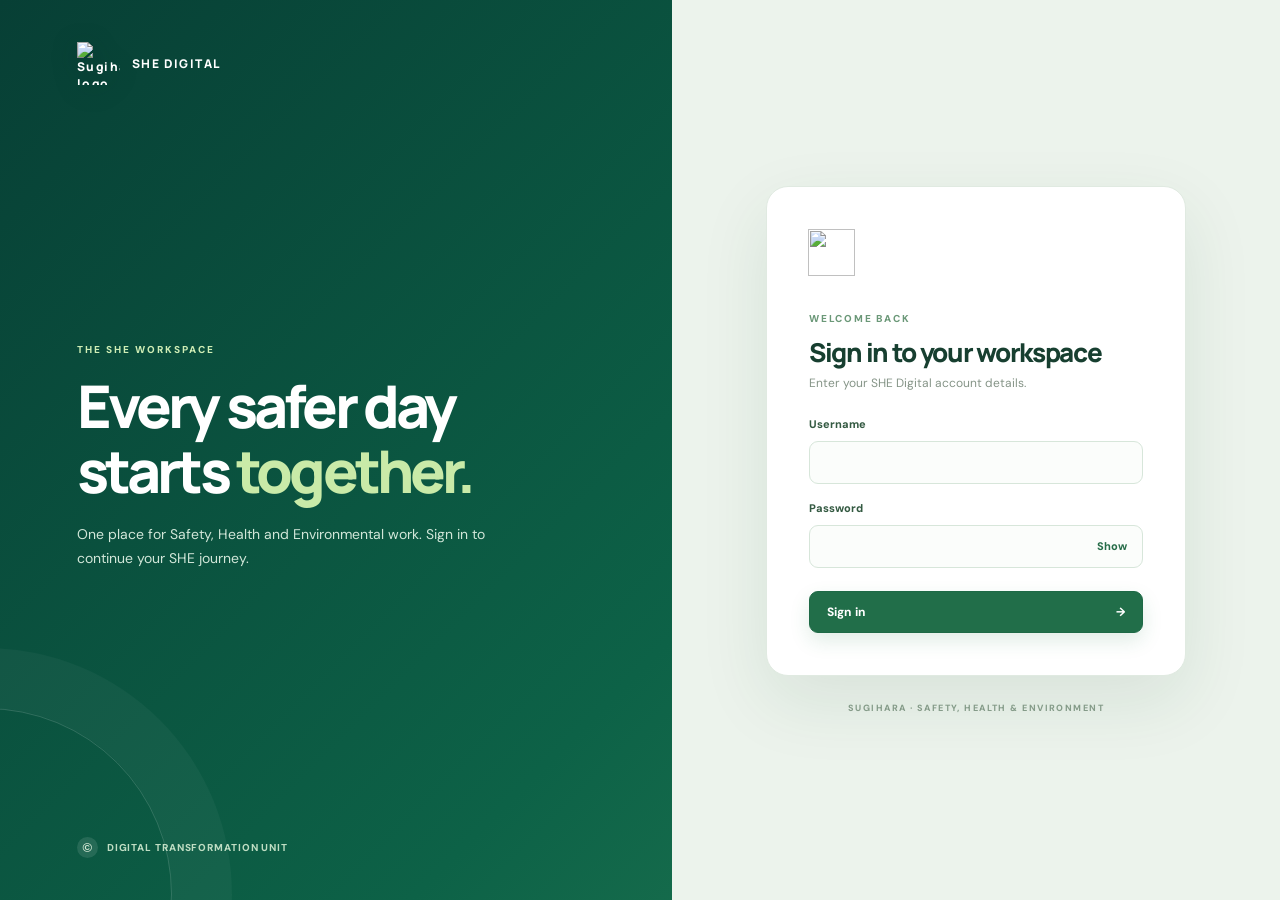
==== commit 966f5432: "Add design system, skeleton loaders, optimistic updates and PWA safe-area support Introduce design-s" ====
--- a/index.html
+++ b/index.html
@@ -2,7 +2,7 @@
 <html lang="en">
   <head>
     <meta charset="UTF-8" />
-    <meta name="viewport" content="width=device-width, initial-scale=1, maximum-scale=1, user-scalable=no" />
+    <meta name="viewport" content="width=device-width, initial-scale=1, maximum-scale=1, user-scalable=no, viewport-fit=cover" />
     <meta name="theme-color" content="#0e4e3e" />
     <meta name="apple-mobile-web-app-capable" content="yes" />
     <meta name="apple-mobile-web-app-status-bar-style" content="default" />
@@ -15,8 +15,9 @@
     <link rel="stylesheet" href="/styles.css?v=20261110-committee1" />
     <link rel="stylesheet" href="/reporting.css?v=20261102-hiyari-capture2" />
     <link rel="stylesheet" href="/redtag.css?v=20261022-modules1" />
-    <link rel="stylesheet" href="/statistics.css?v=20261110-green-eyes-row1" />
+    <link rel="stylesheet" href="/statistics.css?v=20261110-patrol-tracking1" />
     <link rel="stylesheet" href="/monitoring.css?v=20261110-accident-kpi1" />
+    <link rel="stylesheet" href="/design-system.css?v=20261112-ds2" />
   </head>
   <body>
     <section class="login-screen" id="loginScreen" hidden>
@@ -30,7 +31,7 @@
       <aside class="sidebar" id="sidebar" aria-label="Main navigation">
         <div class="brand">
           <span class="brand-mark"><img src="/brand/1.png" alt="Sugihara logo" /></span>
-          <span class="brand-copy"><strong>SHE Digital</strong><small>SHE workspace</small></span>
+          <span class="brand-copy"><strong>SHE Digital</strong></span>
           <button class="sidebar-close" id="sidebarClose" type="button" aria-label="Close navigation">×</button>
         </div>
         <nav class="nav" id="nav"></nav>
@@ -46,7 +47,7 @@
             <button class="menu-button" id="menuButton" aria-label="Open navigation" aria-expanded="false">☰</button>
             <span class="breadcrumb-root">SHE Workspace</span><span class="breadcrumb-chevron">›</span><strong id="breadcrumb">Dashboard</strong>
           </div>
-          <div class="topbar-right"><span class="workspace-pill"><span class="status-dot"></span> SHE Workspace</span><details class="header-profile" id="headerProfile"><summary aria-label="Profile menu"><span class="header-avatar" id="headerAvatar" aria-hidden="true">S</span><span class="profile-label">Profile</span><span class="profile-chevron" aria-hidden="true">⌄</span></summary><div class="profile-popover"><div class="profile-identity"><strong id="headerUser">Account</strong><small id="headerProfileRole"></small></div><a href="#/account" id="headerMyProfile">My profile</a><button class="signout-button" id="signOutButton" type="button">Sign out</button></div></details></div>
+          <div class="topbar-right"><details class="header-profile" id="headerProfile"><summary aria-label="Profile menu"><span class="header-avatar" id="headerAvatar" aria-hidden="true">S</span><span class="profile-label">Profile</span><span class="profile-chevron" aria-hidden="true">⌄</span></summary><div class="profile-popover"><div class="profile-identity"><strong id="headerUser">Account</strong><small id="headerProfileRole"></small></div><a href="#/account" id="headerMyProfile">My profile</a><button class="signout-button" id="signOutButton" type="button">Sign out</button></div></details></div>
         </header>
         <main id="content" tabindex="-1"></main>
       </div>
@@ -55,15 +56,16 @@
     <div class="mobile-backdrop" id="backdrop"></div>
     <div class="modal-backdrop" id="modalBackdrop" hidden><div class="modal-card" role="dialog" aria-modal="true" aria-labelledby="modalTitle"><button class="modal-close" id="modalClose" type="button" aria-label="Close dialog">×</button><div id="modalBody"></div></div></div>
     <div class="toast" id="toast" role="status" hidden></div>
-    <script src="/cmms-ui.js?v=20261105-executive-workspace1"></script>
-    <script src="/patrol.js?v=20261110-zero-bars1"></script>
-    <script src="/statistics-ui.js?v=20261110-green-eyes-row1"></script>
+    <script src="/design-system.js?v=20261112-ds2"></script>
+    <script src="/cmms-ui.js?v=20261112-ds2"></script>
+    <script src="/patrol.js?v=20261112-ds2"></script>
+    <script src="/statistics-ui.js?v=20261112-ds2"></script>
     <script src="/reporting-alerts.js?v=20261023-alerts1"></script>
-    <script src="/reporting-ui.js?v=20261110-green-eyes1"></script>
-    <script src="/redtag-ui.js?v=20261110-overview1"></script>
+    <script src="/reporting-ui.js?v=20261112-ds2"></script>
+    <script src="/redtag-ui.js?v=20261112-ds2"></script>
     <script src="/monitoring-ui.js?v=20261110-env-registers1"></script>
-    <script src="/air-leak-ui.js?v=20261110-overview1"></script>
-    <script src="/module-home-ui.js?v=20261110-hiyari-overview1"></script>
-    <script src="/script.js?v=20261110-env-registers1"></script>
+    <script src="/air-leak-ui.js?v=20261112-ds2"></script>
+    <script src="/module-home-ui.js?v=20261112-ds2"></script>
+    <script src="/script.js?v=20261112-ds2"></script>
   </body>
 </html>
--- a/statistics.css
+++ b/statistics.css
@@ -85,3 +85,19 @@
 .she-column-track{display:flex;align-items:end;justify-content:center;width:100%;border-bottom:1px solid #d5e5dc}
 .she-column-track>svg{display:block;width:70%;max-width:56px;height:100%;fill:#237d59}
 @media(min-width:761px){.focused-dashboard-page .she-patrol-sections [data-stat-panel=overview]{grid-template-columns:repeat(2,minmax(0,1fr))}}
+
+.patrol-home-page .she-record-excerpt{white-space:pre-line;-webkit-line-clamp:4}
+.patrol-home-page .she-record-table .she-record-attention{background:#fff5da}
+.patrol-home-page .she-record-table .she-record-attention:hover{background:#fff0c9}
+.patrol-home-page .she-record-badge{padding:3px 8px;border-radius:12px}
+.patrol-home-page .she-record-badge.is-in-progress{background:#e9f1ff;color:#325b91}
+.patrol-home-page .she-record-badge.is-open{background:#ffedbc;color:#765018}
+.patrol-home-page .patrol-overview-detail td{background:#fff}
+.patrol-overview-detail-copy{max-width:min(640px,calc(100vw - 90px));overflow-wrap:anywhere}
+.patrol-overview-detail-copy ul{margin:6px 0 10px;padding-left:20px}
+.patrol-overview-detail-copy li+li{margin-top:5px}
+.patrol-detail-collapse>summary,.patrol-home-week>summary{cursor:pointer;font-weight:700}
+.patrol-home-week>summary small{margin-left:8px;font-weight:400}
+.patrol-reply-state label:has(input[value=open]){background:#fff3d5;color:#765018}
+.patrol-reply-state label:has(input[value=action_taken]){background:#e9f1ff;color:#325b91}
+.patrol-reply-state label:has(input[value=resolved]){background:#e6f3eb;color:#216e49}
--- a/design-system.css
+++ b/design-system.css
@@ -0,0 +1,140 @@
+/* SHE Digital design system — loaded last so it is the single source of truth for
+   tokens, motion, skeletons and feedback. Colors are OKLCH. */
+
+:root {
+  /* Brand (hue 160 = SHE green) */
+  --ds-brand-900: oklch(0.30 0.06 165);
+  --ds-brand-700: oklch(0.42 0.09 162);
+  --ds-brand-600: oklch(0.50 0.10 160);
+  --ds-brand-500: oklch(0.58 0.11 158);
+  --ds-brand-200: oklch(0.90 0.05 150);
+  --ds-brand-100: oklch(0.95 0.03 150);
+  --ds-accent: oklch(0.86 0.13 128);
+
+  /* Surfaces & text */
+  --ds-bg: oklch(0.975 0.006 150);
+  --ds-surface: oklch(1 0 0);
+  --ds-surface-sunk: oklch(0.96 0.01 150);
+  --ds-border: oklch(0.92 0.015 150);
+  --ds-text: oklch(0.30 0.04 170);
+  --ds-text-muted: oklch(0.55 0.03 160);
+
+  /* Status */
+  --ds-success: oklch(0.62 0.15 150);
+  --ds-warning: oklch(0.78 0.15 75);
+  --ds-danger: oklch(0.58 0.2 27);
+
+  /* Skeleton */
+  --ds-skel-a: oklch(0.91 0.02 150);
+  --ds-skel-b: oklch(0.96 0.012 150);
+
+  /* Motion */
+  --ease-out: cubic-bezier(0.22, 1, 0.36, 1);
+  --ease-out-soft: cubic-bezier(0.16, 1, 0.3, 1);
+  --dur-fast: 140ms;
+  --dur-base: 220ms;
+  --dur-slow: 380ms;
+  --stagger: 45ms;
+
+  color: var(--ds-text);
+  background: var(--ds-bg);
+}
+
+/* Numbers align everywhere */
+body, table, input, button, select, textarea { font-variant-numeric: tabular-nums; font-feature-settings: "tnum" 1; }
+
+/* ---------- Interaction: one easing, short durations ---------- */
+.nav-link, .subnav-link, .nav-toggle, .primary-button, .secondary-button, .signout-button,
+.section-card, .module-card, .hero-action, .she-record-row, .patrol-card, .sidebar-note {
+  transition-timing-function: var(--ease-out);
+  transition-duration: var(--dur-base);
+}
+.primary-button, .secondary-button { transition-property: transform, background-color, box-shadow, border-color, opacity; }
+.primary-button:active, .secondary-button:active, .hero-action:active { transform: translateY(0) scale(.97); transition-duration: 80ms; }
+.primary-button:hover { transform: translateY(-1px); }
+:focus-visible { outline: 2px solid var(--ds-brand-500); outline-offset: 2px; }
+
+.page { animation: ds-rise var(--dur-slow) var(--ease-out) both; }
+.toast { animation: ds-toast-in var(--dur-base) var(--ease-out) both; background: var(--ds-brand-700); }
+.modal-backdrop { animation: ds-fade var(--dur-base) var(--ease-out) both; }
+.modal-card { animation: ds-pop var(--dur-base) var(--ease-out) both; }
+.subnav.expanded { animation: ds-rise var(--dur-base) var(--ease-out) both; }
+
+/* ---------- Stagger (indices assigned by design-system.js) ---------- */
+[data-ds-stagger] > * {
+  animation: ds-rise var(--dur-slow) var(--ease-out) both;
+  animation-delay: calc(var(--i, 0) * var(--stagger));
+}
+
+/* ---------- Skeleton loaders ---------- */
+.ds-skeleton { display: grid; gap: 12px; width: 100%; }
+.ds-skeleton[data-kind="cards"] { grid-template-columns: repeat(auto-fill, minmax(220px, 1fr)); }
+.ds-skel {
+  display: block; border-radius: 8px; min-height: 12px;
+  background: linear-gradient(100deg, var(--ds-skel-a) 30%, var(--ds-skel-b) 50%, var(--ds-skel-a) 70%);
+  background-size: 250% 100%;
+  animation: ds-shimmer 1.5s ease-in-out infinite;
+}
+.ds-skel-title { height: 20px; width: 40%; }
+.ds-skel-line { height: 12px; }
+.ds-skel-line.short { width: 60%; }
+.ds-skel-block { height: 120px; border-radius: 14px; }
+.ds-skel-card { display: grid; gap: 12px; padding: 18px; border: 1px solid var(--ds-border); border-radius: 14px; background: var(--ds-surface); }
+.ds-skel-row { display: grid; grid-template-columns: 40px 1fr 80px; gap: 14px; align-items: center; padding: 14px 4px; border-bottom: 1px solid var(--ds-border); }
+.ds-skel-avatar { width: 40px; height: 40px; border-radius: 50%; }
+.ds-skel-chart { display: flex; align-items: flex-end; gap: 10px; height: 160px; padding: 12px 4px 0; }
+.ds-skel-chart > .ds-skel { flex: 1; border-radius: 6px 6px 2px 2px; }
+.ds-skeleton > * { animation-delay: calc(var(--i, 0) * 60ms); }
+.loading-panel:has(.ds-skeleton), .exec-loading:has(.ds-skeleton) { background: none; border: 0; padding: 0; min-height: 0; }
+.ds-sr-only { position: absolute; width: 1px; height: 1px; overflow: hidden; clip: rect(0 0 0 0); white-space: nowrap; }
+
+/* ---------- Feedback: pulse confirms success, optimistic states ---------- */
+.ds-pulse { animation: ds-pulse 700ms var(--ease-out) 1; }
+.ds-pending { opacity: .62; pointer-events: none; transition: opacity var(--dur-fast) var(--ease-out); }
+.ds-rollback { animation: ds-shake 360ms var(--ease-out) 1; }
+.ds-enter { animation: ds-rise var(--dur-base) var(--ease-out) both; }
+
+/* ---------- Remove unnecessary embellishment ---------- */
+.sidebar, .hero { animation: none !important; background-size: auto !important; }
+.sidebar { background: linear-gradient(160deg, var(--ds-brand-900), oklch(0.36 0.07 165)); }
+.hero { background: linear-gradient(130deg, oklch(0.36 0.07 165), var(--ds-brand-600)); }
+.sidebar::before, .sidebar::after, .hero::before, .environment-banner::after,
+.login-story::before, .login-atmosphere, .report-atmosphere span, .report-atmosphere svg,
+.hero-leaf, .orbit, .art-caption, .hero-art, .sidebar-note, .note-spark, .section-index { display: none !important; }
+.sidebar .brand-mark img, .sidebar .nav-link.active, .report-open-pill i { animation: none !important; }
+.sidebar .nav-link.active { box-shadow: inset 3px 0 var(--ds-accent); }
+.workspace-pill, .count-pill, .phase-pill, .placeholder-status, .brand-copy small { display: none !important; }
+.topbar { box-shadow: none; }
+.section-card, .module-card { box-shadow: none; }
+
+/* ---------- PWA safe area (notch, status bar, home indicator, landscape sides) ---------- */
+:root { --sa-top: env(safe-area-inset-top, 0px); --sa-right: env(safe-area-inset-right, 0px); --sa-bottom: env(safe-area-inset-bottom, 0px); --sa-left: env(safe-area-inset-left, 0px); }
+body { padding-left: var(--sa-left); padding-right: var(--sa-right); background: var(--ds-bg); }
+.topbar { box-sizing: content-box; padding-top: var(--sa-top); }
+.sidebar { padding-top: calc(24px + var(--sa-top)); padding-bottom: calc(16px + var(--sa-bottom)); padding-left: calc(16px + var(--sa-left)); }
+.mobile-tabbar { left: calc(10px + var(--sa-left)); right: calc(10px + var(--sa-right)); }
+.login-screen { padding-top: var(--sa-top); padding-bottom: var(--sa-bottom); }
+.toast { right: calc(25px + var(--sa-right)); }
+.modal-backdrop { padding-top: calc(20px + var(--sa-top)); padding-bottom: calc(20px + var(--sa-bottom)); }
+.modal-close { margin-top: 0; }
+@media (max-width: 760px) {
+  .page { padding-bottom: calc(45px + var(--sa-bottom)); }
+  .toast { left: calc(15px + var(--sa-left)); right: calc(15px + var(--sa-right)); }
+}
+
+/* ---------- Keyframes ---------- */
+@keyframes ds-rise { from { opacity: 0; transform: translateY(8px); } to { opacity: 1; transform: none; } }
+@keyframes ds-fade { from { opacity: 0; } to { opacity: 1; } }
+@keyframes ds-pop { from { opacity: 0; transform: translateY(8px) scale(.98); } to { opacity: 1; transform: none; } }
+@keyframes ds-toast-in { from { opacity: 0; transform: translateY(12px) scale(.98); } to { opacity: 1; transform: none; } }
+@keyframes ds-shimmer { from { background-position: 150% 0; } to { background-position: -50% 0; } }
+@keyframes ds-pulse {
+  0% { box-shadow: 0 0 0 0 oklch(0.62 0.15 150 / .55); }
+  100% { box-shadow: 0 0 0 14px oklch(0.62 0.15 150 / 0); }
+}
+@keyframes ds-shake { 20% { transform: translateX(-5px); } 45% { transform: translateX(4px); } 70% { transform: translateX(-2px); } 100% { transform: none; } }
+
+@media (prefers-reduced-motion: reduce) {
+  *, *::before, *::after { animation-duration: .01ms !important; animation-iteration-count: 1 !important; transition-duration: .01ms !important; }
+  .ds-skel { animation: none; }
+}
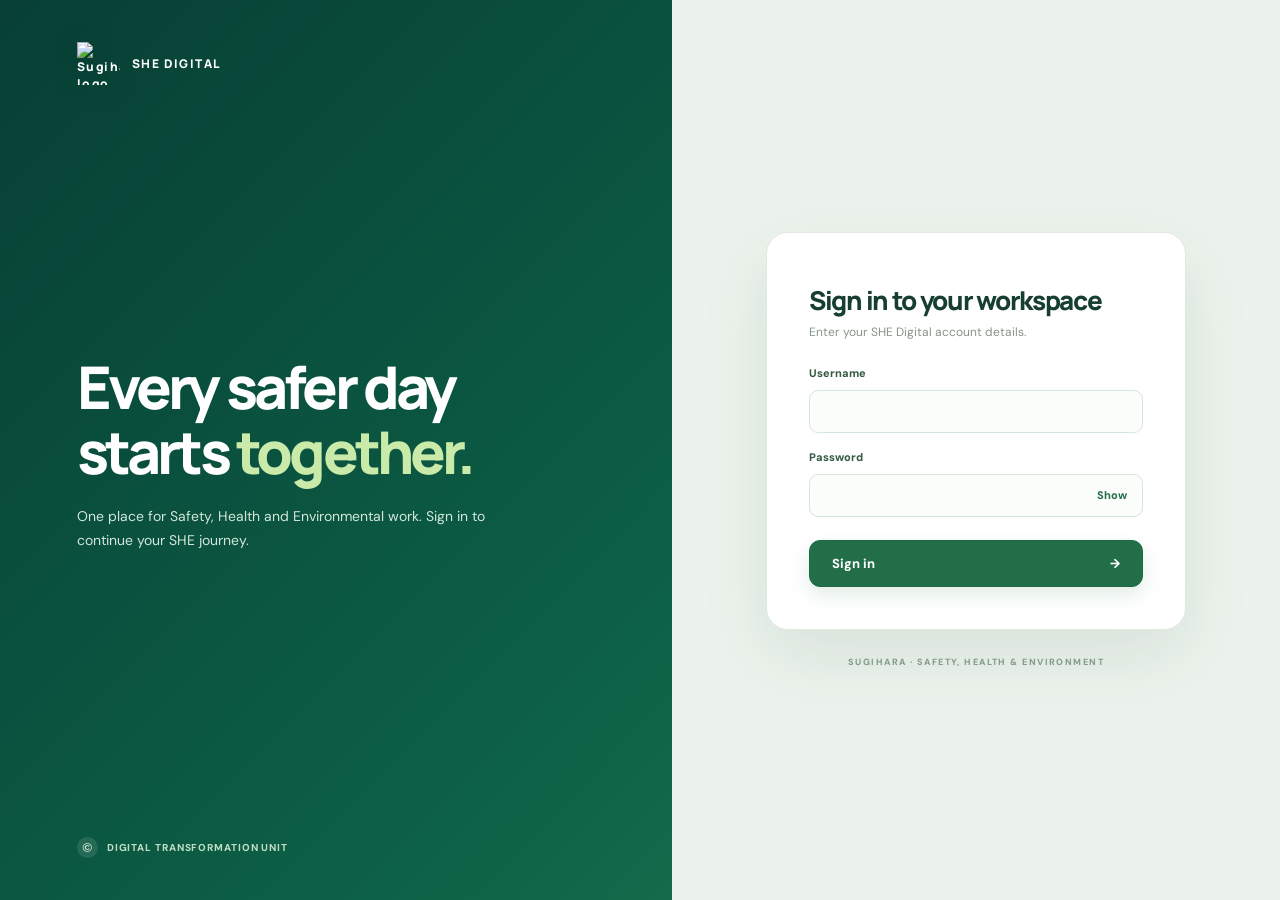
==== commit 0a061f1e: "Add moving sidebar box with safe triangle, drop filler labels, flatten surfaces, enlarge hero Co-Aut" ====
--- a/index.html
+++ b/index.html
@@ -17,7 +17,7 @@
     <link rel="stylesheet" href="/redtag.css?v=20261022-modules1" />
     <link rel="stylesheet" href="/statistics.css?v=20261110-patrol-tracking1" />
     <link rel="stylesheet" href="/monitoring.css?v=20261110-accident-kpi1" />
-    <link rel="stylesheet" href="/design-system.css?v=20261112-ds2" />
+    <link rel="stylesheet" href="/design-system.css?v=20261112-ds7" />
   </head>
   <body>
     <section class="login-screen" id="loginScreen" hidden>
@@ -56,16 +56,16 @@
     <div class="mobile-backdrop" id="backdrop"></div>
     <div class="modal-backdrop" id="modalBackdrop" hidden><div class="modal-card" role="dialog" aria-modal="true" aria-labelledby="modalTitle"><button class="modal-close" id="modalClose" type="button" aria-label="Close dialog">×</button><div id="modalBody"></div></div></div>
     <div class="toast" id="toast" role="status" hidden></div>
-    <script src="/design-system.js?v=20261112-ds2"></script>
-    <script src="/cmms-ui.js?v=20261112-ds2"></script>
-    <script src="/patrol.js?v=20261112-ds2"></script>
-    <script src="/statistics-ui.js?v=20261112-ds2"></script>
+    <script src="/design-system.js?v=20261112-ds7"></script>
+    <script src="/cmms-ui.js?v=20261112-ds7"></script>
+    <script src="/patrol.js?v=20261112-ds7"></script>
+    <script src="/statistics-ui.js?v=20261112-ds7"></script>
     <script src="/reporting-alerts.js?v=20261023-alerts1"></script>
-    <script src="/reporting-ui.js?v=20261112-ds2"></script>
-    <script src="/redtag-ui.js?v=20261112-ds2"></script>
+    <script src="/reporting-ui.js?v=20261112-ds7"></script>
+    <script src="/redtag-ui.js?v=20261112-ds7"></script>
     <script src="/monitoring-ui.js?v=20261110-env-registers1"></script>
-    <script src="/air-leak-ui.js?v=20261112-ds2"></script>
-    <script src="/module-home-ui.js?v=20261112-ds2"></script>
-    <script src="/script.js?v=20261112-ds2"></script>
+    <script src="/air-leak-ui.js?v=20261112-ds7"></script>
+    <script src="/module-home-ui.js?v=20261112-ds7"></script>
+    <script src="/script.js?v=20261112-ds7"></script>
   </body>
 </html>
--- a/design-system.css
+++ b/design-system.css
@@ -54,15 +54,17 @@
 .primary-button:hover { transform: translateY(-1px); }
 :focus-visible { outline: 2px solid var(--ds-brand-500); outline-offset: 2px; }
 
-.page { animation: ds-rise var(--dur-slow) var(--ease-out) both; }
+.page, .focused-dashboard-page, .compact-main-dashboard, .dashboard-records-page { animation: none; }
+/* Entrance only while a route change is in flight; refreshes re-render silently. */
+body.ds-routing #content > .page:not(:has(> .module-tabs)) { animation: ds-rise var(--dur-base) var(--ease-out) both; }
 .toast { animation: ds-toast-in var(--dur-base) var(--ease-out) both; background: var(--ds-brand-700); }
 .modal-backdrop { animation: ds-fade var(--dur-base) var(--ease-out) both; }
 .modal-card { animation: ds-pop var(--dur-base) var(--ease-out) both; }
-.subnav.expanded { animation: ds-rise var(--dur-base) var(--ease-out) both; }
+.subnav.expanded { animation: none; } /* nav re-renders on every route; animating it flickers */
 
 /* ---------- Stagger (indices assigned by design-system.js) ---------- */
-[data-ds-stagger] > * {
-  animation: ds-rise var(--dur-slow) var(--ease-out) both;
+body.ds-routing [data-ds-stagger] > * {
+  animation: ds-rise var(--dur-base) var(--ease-out) both;
   animation-delay: calc(var(--i, 0) * var(--stagger));
 }
 
@@ -90,6 +92,7 @@
 
 /* ---------- Feedback: pulse confirms success, optimistic states ---------- */
 .ds-pulse { animation: ds-pulse 700ms var(--ease-out) 1; }
+.ds-busy { opacity: .7; transition: opacity var(--dur-fast) var(--ease-out); cursor: progress; }
 .ds-pending { opacity: .62; pointer-events: none; transition: opacity var(--dur-fast) var(--ease-out); }
 .ds-rollback { animation: ds-shake 360ms var(--ease-out) 1; }
 .ds-enter { animation: ds-rise var(--dur-base) var(--ease-out) both; }
@@ -122,6 +125,84 @@
   .toast { left: calc(15px + var(--sa-left)); right: calc(15px + var(--sa-right)); }
 }
 
+/* ---------- Spacing rhythm: 4px grid, tighter header-to-content gap ---------- */
+.page { padding-top: 24px; }
+.inner-page { padding-top: 20px; }
+.module-tabs { margin-bottom: 16px; }
+.module-tabs a { min-height: 44px; padding: 8px 0; }
+.nav-link { margin: 2px 0; min-height: 44px; }
+.subnav-link { min-height: 36px; padding: 7px 9px; line-height: 1.3; align-items: center; }
+.subnav-dot { flex: none; }
+
+/* Sub menu: CSS transitions (not keyframes) so a click mid-animation reverses from the
+   current frame instead of snapping. Height animates via grid rows; items stagger in. */
+.subnav {
+  display: grid; grid-template-rows: 0fr; margin: 0 0 0 26px; padding: 0; opacity: 0; visibility: hidden;
+  transition: grid-template-rows var(--dur-base) var(--ease-out), opacity var(--dur-fast) var(--ease-out), visibility 0s linear var(--dur-base);
+  animation: none;
+}
+.subnav.expanded {
+  grid-template-rows: 1fr; opacity: 1; visibility: visible; animation: none;
+  transition: grid-template-rows var(--dur-base) var(--ease-out), opacity var(--dur-base) var(--ease-out), visibility 0s;
+}
+.subnav-content { display: grid; gap: 2px; padding: 0 0 0 14px; }
+.subnav-content > .subnav-link:first-child { margin-top: 4px; }
+.subnav-content > .subnav-link:last-child { margin-bottom: 6px; }
+.subnav-content > .subnav-link {
+  opacity: 0; transform: translateX(-6px);
+  transition: opacity var(--dur-fast) var(--ease-out), transform var(--dur-fast) var(--ease-out), background-color var(--dur-fast), color var(--dur-fast);
+}
+.subnav.expanded .subnav-content > .subnav-link { opacity: 1; transform: none; transition-duration: var(--dur-base); }
+.subnav.expanded .subnav-content > .subnav-link:nth-child(1) { transition-delay: 30ms; }
+.subnav.expanded .subnav-content > .subnav-link:nth-child(2) { transition-delay: 60ms; }
+.subnav.expanded .subnav-content > .subnav-link:nth-child(3) { transition-delay: 90ms; }
+.subnav.expanded .subnav-content > .subnav-link:nth-child(4) { transition-delay: 120ms; }
+.subnav.expanded .subnav-content > .subnav-link:nth-child(n+5) { transition-delay: 150ms; }
+.nav-toggle svg { transition: transform var(--dur-base) var(--ease-out); }
+.nav-label-spaced { margin-top: 20px; }
+@media (max-width: 760px) { .page { padding-top: 16px; } .inner-page { padding-top: 14px; } }
+
+/* ---------- Sidebar moving box ---------- */
+#nav { position: relative; isolation: isolate; }
+.ds-nav-box {
+  position: absolute; left: 0; top: 0; z-index: -1; pointer-events: none; border-radius: 10px;
+  background: oklch(1 0 0 / .14); opacity: 0;
+  transition: transform var(--dur-base) var(--ease-out), width var(--dur-base) var(--ease-out), height var(--dur-base) var(--ease-out), opacity var(--dur-fast) var(--ease-out);
+}
+.ds-nav-box::before { content: ''; position: absolute; left: 0; top: 8px; bottom: 8px; width: 3px; border-radius: 3px; background: var(--ds-accent); }
+#nav .nav-link:hover, #nav .nav-link.active, #nav .subnav-link:hover, #nav .subnav-link.active,
+.sidebar .nav-link.active, .sidebar .subnav-link:hover { background: transparent !important; box-shadow: none !important; transform: none !important; }
+#nav .nav-link, #nav .subnav-link { position: relative; }
+
+/* ---------- Drop redundant labels and filler ---------- */
+.eyebrow, .dark-eyebrow, .banner-kicker, .placeholder-kicker, .login-kicker, .exec-kicker, .committee-kicker, .report-kicker,
+.exec-hero-footnote, .exec-home-note, .exec-welcome-symbol, .exec-welcome-copy > p, .exec-stats small, .exec-tools small,
+.module-copy small, .exec-next small, .exec-incoming small, .nav-label, .breadcrumb-root, .breadcrumb-chevron, .profile-label, .patrol-home-emblem, .login-card-icon,
+.exec-section-heading > span { display: none !important; }
+.nav-parent:has(a[href="#/safety"]), .nav-link[href="#/work-orders"] { margin-top: 14px; }
+
+/* ---------- Balanced headlines ---------- */
+h1, h2, h3, .exec-welcome h1, .page-heading h1, .hero h1 { text-wrap: balance; }
+p, li, .page-heading p { text-wrap: pretty; }
+
+/* ---------- Enlarge the main feature ---------- */
+.exec-welcome { min-height: 360px; }
+.exec-welcome h1 { font-size: clamp(44px, 5vw, 72px); line-height: 1.05; letter-spacing: -.04em; max-width: 14ch; }
+.exec-hero-actions a { padding: 16px 24px; font-size: 14px; border-radius: 12px; }
+.exec-stats strong { font-size: clamp(40px, 4vw, 60px); line-height: 1; }
+.exec-stats > a { padding: 26px 28px; }
+.page-heading h1 { font-size: clamp(36px, 3.6vw, 56px); }
+.primary-button { padding: 14px 22px; font-size: 13px; border-radius: 11px; }
+.dashboard-hero h1, .dashboard-hero h2, .patrol-home-hero h1 { font-size: clamp(32px, 3.6vw, 52px); }
+
+/* ---------- Flat surfaces: no ornamental shadows, gradients or rings ---------- */
+.page :not(.ds-pulse):not(.she-chart-tooltip) { box-shadow: none !important; }
+.exec-welcome, .dashboard-hero, .patrol-home-hero, .hero { background: var(--ds-brand-900) !important; background-image: none !important; }
+.exec-welcome::before, .exec-welcome::after, .dashboard-hero::before, .dashboard-hero::after,
+.patrol-home-hero::before, .patrol-home-hero::after, .login-story::after { display: none !important; }
+.environment-banner { background: var(--ds-brand-100); }
+.hero-action:hover, .section-card:hover, .module-card:hover { transform: none; }
+
 /* ---------- Keyframes ---------- */
 @keyframes ds-rise { from { opacity: 0; transform: translateY(8px); } to { opacity: 1; transform: none; } }
 @keyframes ds-fade { from { opacity: 0; } to { opacity: 1; } }
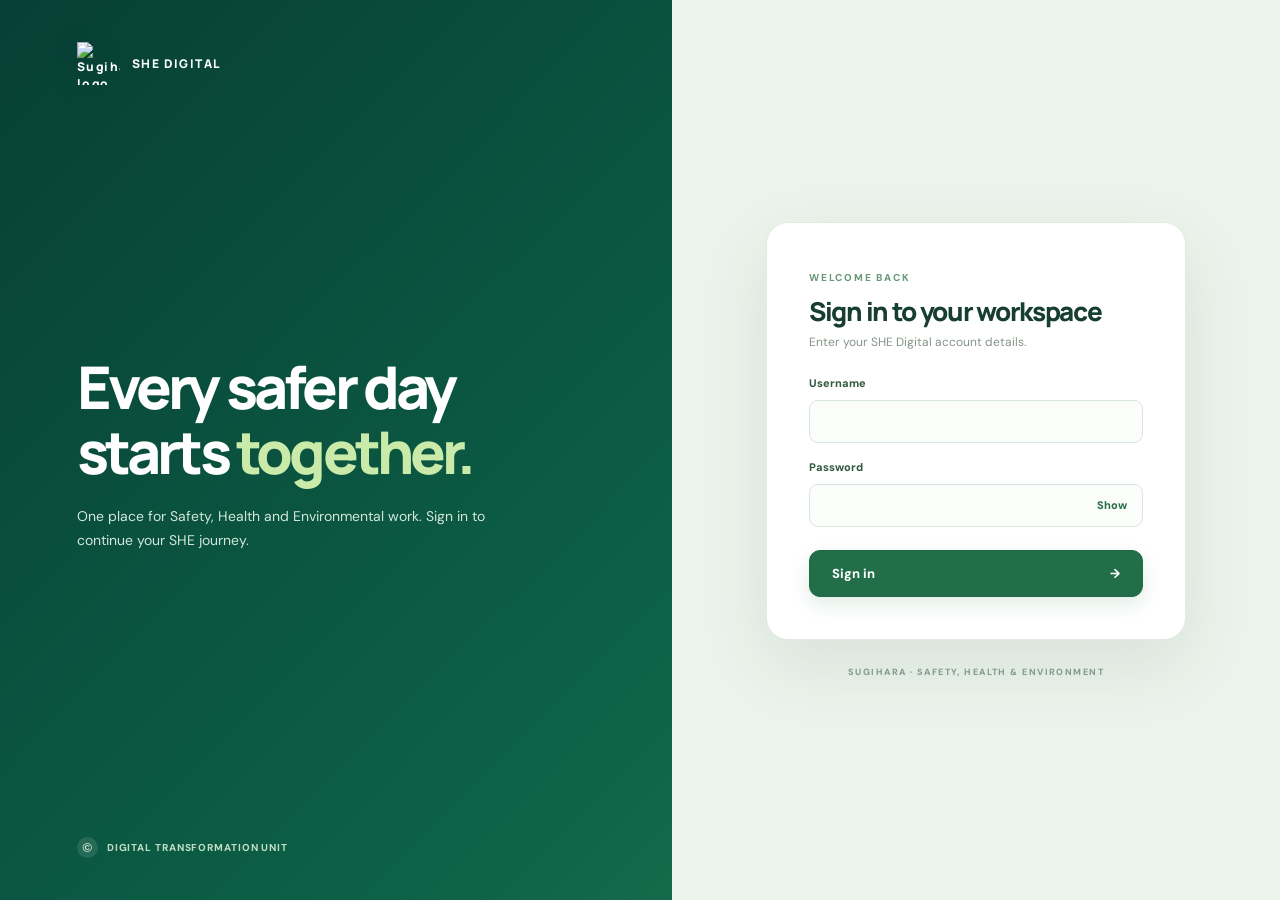
==== commit 538d103d: "Add moving mobile tab box, restore original Home and SHE Workspace breadcrumb Co-Authored-By: Claude" ====
--- a/index.html
+++ b/index.html
@@ -17,7 +17,7 @@
     <link rel="stylesheet" href="/redtag.css?v=20261022-modules1" />
     <link rel="stylesheet" href="/statistics.css?v=20261110-patrol-tracking1" />
     <link rel="stylesheet" href="/monitoring.css?v=20261110-accident-kpi1" />
-    <link rel="stylesheet" href="/design-system.css?v=20261112-ds7" />
+    <link rel="stylesheet" href="/design-system.css?v=20261112-ds9" />
   </head>
   <body>
     <section class="login-screen" id="loginScreen" hidden>
@@ -56,16 +56,16 @@
     <div class="mobile-backdrop" id="backdrop"></div>
     <div class="modal-backdrop" id="modalBackdrop" hidden><div class="modal-card" role="dialog" aria-modal="true" aria-labelledby="modalTitle"><button class="modal-close" id="modalClose" type="button" aria-label="Close dialog">×</button><div id="modalBody"></div></div></div>
     <div class="toast" id="toast" role="status" hidden></div>
-    <script src="/design-system.js?v=20261112-ds7"></script>
-    <script src="/cmms-ui.js?v=20261112-ds7"></script>
-    <script src="/patrol.js?v=20261112-ds7"></script>
-    <script src="/statistics-ui.js?v=20261112-ds7"></script>
+    <script src="/design-system.js?v=20261112-ds9"></script>
+    <script src="/cmms-ui.js?v=20261112-ds9"></script>
+    <script src="/patrol.js?v=20261112-ds9"></script>
+    <script src="/statistics-ui.js?v=20261112-ds9"></script>
     <script src="/reporting-alerts.js?v=20261023-alerts1"></script>
-    <script src="/reporting-ui.js?v=20261112-ds7"></script>
-    <script src="/redtag-ui.js?v=20261112-ds7"></script>
+    <script src="/reporting-ui.js?v=20261112-ds9"></script>
+    <script src="/redtag-ui.js?v=20261112-ds9"></script>
     <script src="/monitoring-ui.js?v=20261110-env-registers1"></script>
-    <script src="/air-leak-ui.js?v=20261112-ds7"></script>
-    <script src="/module-home-ui.js?v=20261112-ds7"></script>
-    <script src="/script.js?v=20261112-ds7"></script>
+    <script src="/air-leak-ui.js?v=20261112-ds9"></script>
+    <script src="/module-home-ui.js?v=20261112-ds9"></script>
+    <script src="/script.js?v=20261112-ds9"></script>
   </body>
 </html>
--- a/design-system.css
+++ b/design-system.css
@@ -174,34 +174,38 @@
 .sidebar .nav-link.active, .sidebar .subnav-link:hover { background: transparent !important; box-shadow: none !important; transform: none !important; }
 #nav .nav-link, #nav .subnav-link { position: relative; }
 
+/* ---------- Mobile tab bar moving box ---------- */
+.mobile-tabbar { position: fixed; }
+.ds-tab-box {
+  position: absolute; left: 0; top: 0; z-index: 0; pointer-events: none; border-radius: 13px;
+  background: oklch(0.86 0.13 128 / .2); box-shadow: inset 0 2px var(--ds-accent); opacity: 0;
+  transition: transform var(--dur-base) var(--ease-out), width var(--dur-base) var(--ease-out), height var(--dur-base) var(--ease-out), opacity var(--dur-fast) var(--ease-out);
+}
+.mobile-tabbar .mobile-tab { position: relative; z-index: 1; }
+.mobile-tabbar.has-box .mobile-tab.active { background: transparent !important; box-shadow: none !important; }
+.committee-app .ds-tab-box { background: oklch(0.93 0.03 130); box-shadow: none; }
+
 /* ---------- Drop redundant labels and filler ---------- */
-.eyebrow, .dark-eyebrow, .banner-kicker, .placeholder-kicker, .login-kicker, .exec-kicker, .committee-kicker, .report-kicker,
-.exec-hero-footnote, .exec-home-note, .exec-welcome-symbol, .exec-welcome-copy > p, .exec-stats small, .exec-tools small,
-.module-copy small, .exec-next small, .exec-incoming small, .nav-label, .breadcrumb-root, .breadcrumb-chevron, .profile-label, .patrol-home-emblem, .login-card-icon,
-.exec-section-heading > span { display: none !important; }
+.page:not(.executive-home) :is(.eyebrow, .dark-eyebrow, .banner-kicker, .placeholder-kicker, .committee-kicker, .report-kicker, .module-copy small, .patrol-home-emblem),
+.login-kicker, .login-card-icon, .nav-label, .profile-label { display: none !important; }
 .nav-parent:has(a[href="#/safety"]), .nav-link[href="#/work-orders"] { margin-top: 14px; }
 
 /* ---------- Balanced headlines ---------- */
-h1, h2, h3, .exec-welcome h1, .page-heading h1, .hero h1 { text-wrap: balance; }
+h1, h2, h3, .page-heading h1, .hero h1 { text-wrap: balance; }
 p, li, .page-heading p { text-wrap: pretty; }
 
 /* ---------- Enlarge the main feature ---------- */
-.exec-welcome { min-height: 360px; }
-.exec-welcome h1 { font-size: clamp(44px, 5vw, 72px); line-height: 1.05; letter-spacing: -.04em; max-width: 14ch; }
-.exec-hero-actions a { padding: 16px 24px; font-size: 14px; border-radius: 12px; }
-.exec-stats strong { font-size: clamp(40px, 4vw, 60px); line-height: 1; }
-.exec-stats > a { padding: 26px 28px; }
 .page-heading h1 { font-size: clamp(36px, 3.6vw, 56px); }
 .primary-button { padding: 14px 22px; font-size: 13px; border-radius: 11px; }
 .dashboard-hero h1, .dashboard-hero h2, .patrol-home-hero h1 { font-size: clamp(32px, 3.6vw, 52px); }
 
 /* ---------- Flat surfaces: no ornamental shadows, gradients or rings ---------- */
-.page :not(.ds-pulse):not(.she-chart-tooltip) { box-shadow: none !important; }
-.exec-welcome, .dashboard-hero, .patrol-home-hero, .hero { background: var(--ds-brand-900) !important; background-image: none !important; }
-.exec-welcome::before, .exec-welcome::after, .dashboard-hero::before, .dashboard-hero::after,
+.page:not(.executive-home) :not(.ds-pulse):not(.she-chart-tooltip) { box-shadow: none !important; }
+.dashboard-hero, .patrol-home-hero, .hero { background: var(--ds-brand-900) !important; background-image: none !important; }
+.dashboard-hero::before, .dashboard-hero::after,
 .patrol-home-hero::before, .patrol-home-hero::after, .login-story::after { display: none !important; }
 .environment-banner { background: var(--ds-brand-100); }
-.hero-action:hover, .section-card:hover, .module-card:hover { transform: none; }
+.page:not(.executive-home) :is(.hero-action, .section-card, .module-card):hover { transform: none; }
 
 /* ---------- Keyframes ---------- */
 @keyframes ds-rise { from { opacity: 0; transform: translateY(8px); } to { opacity: 1; transform: none; } }
